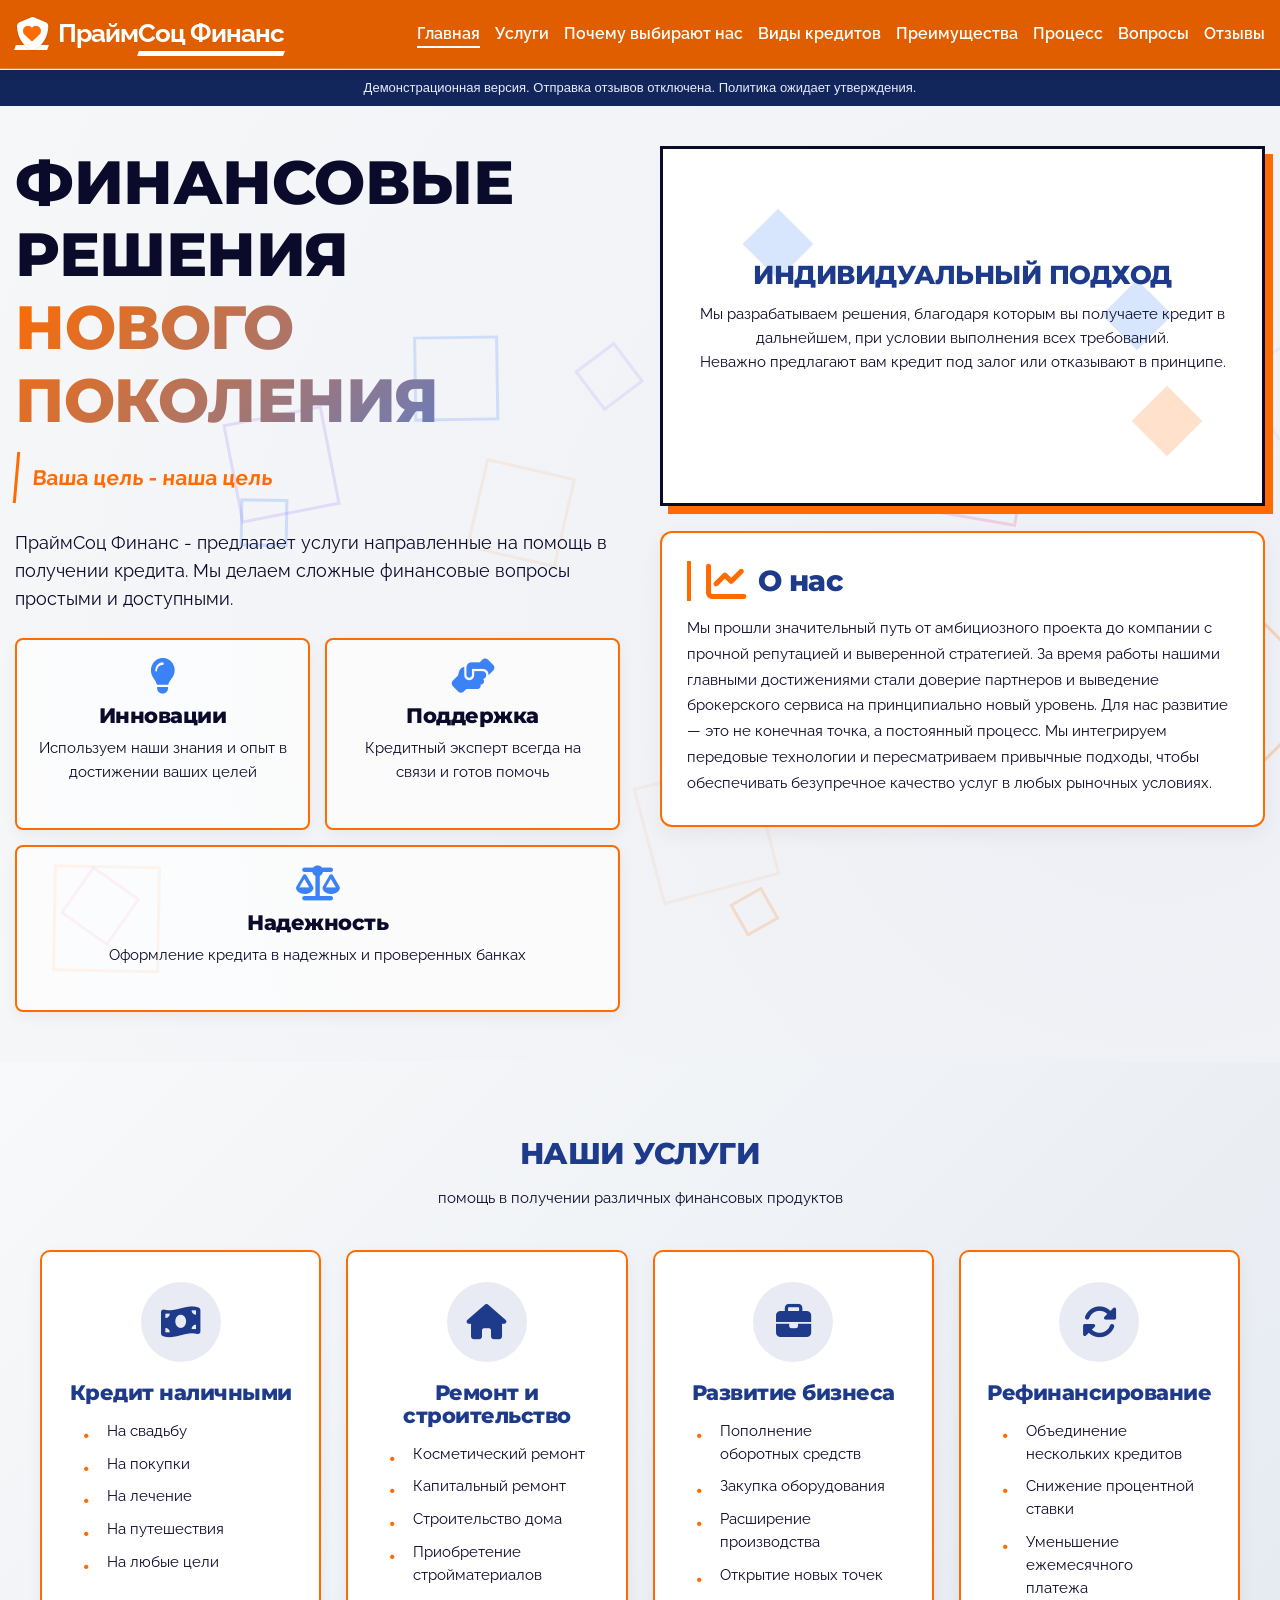
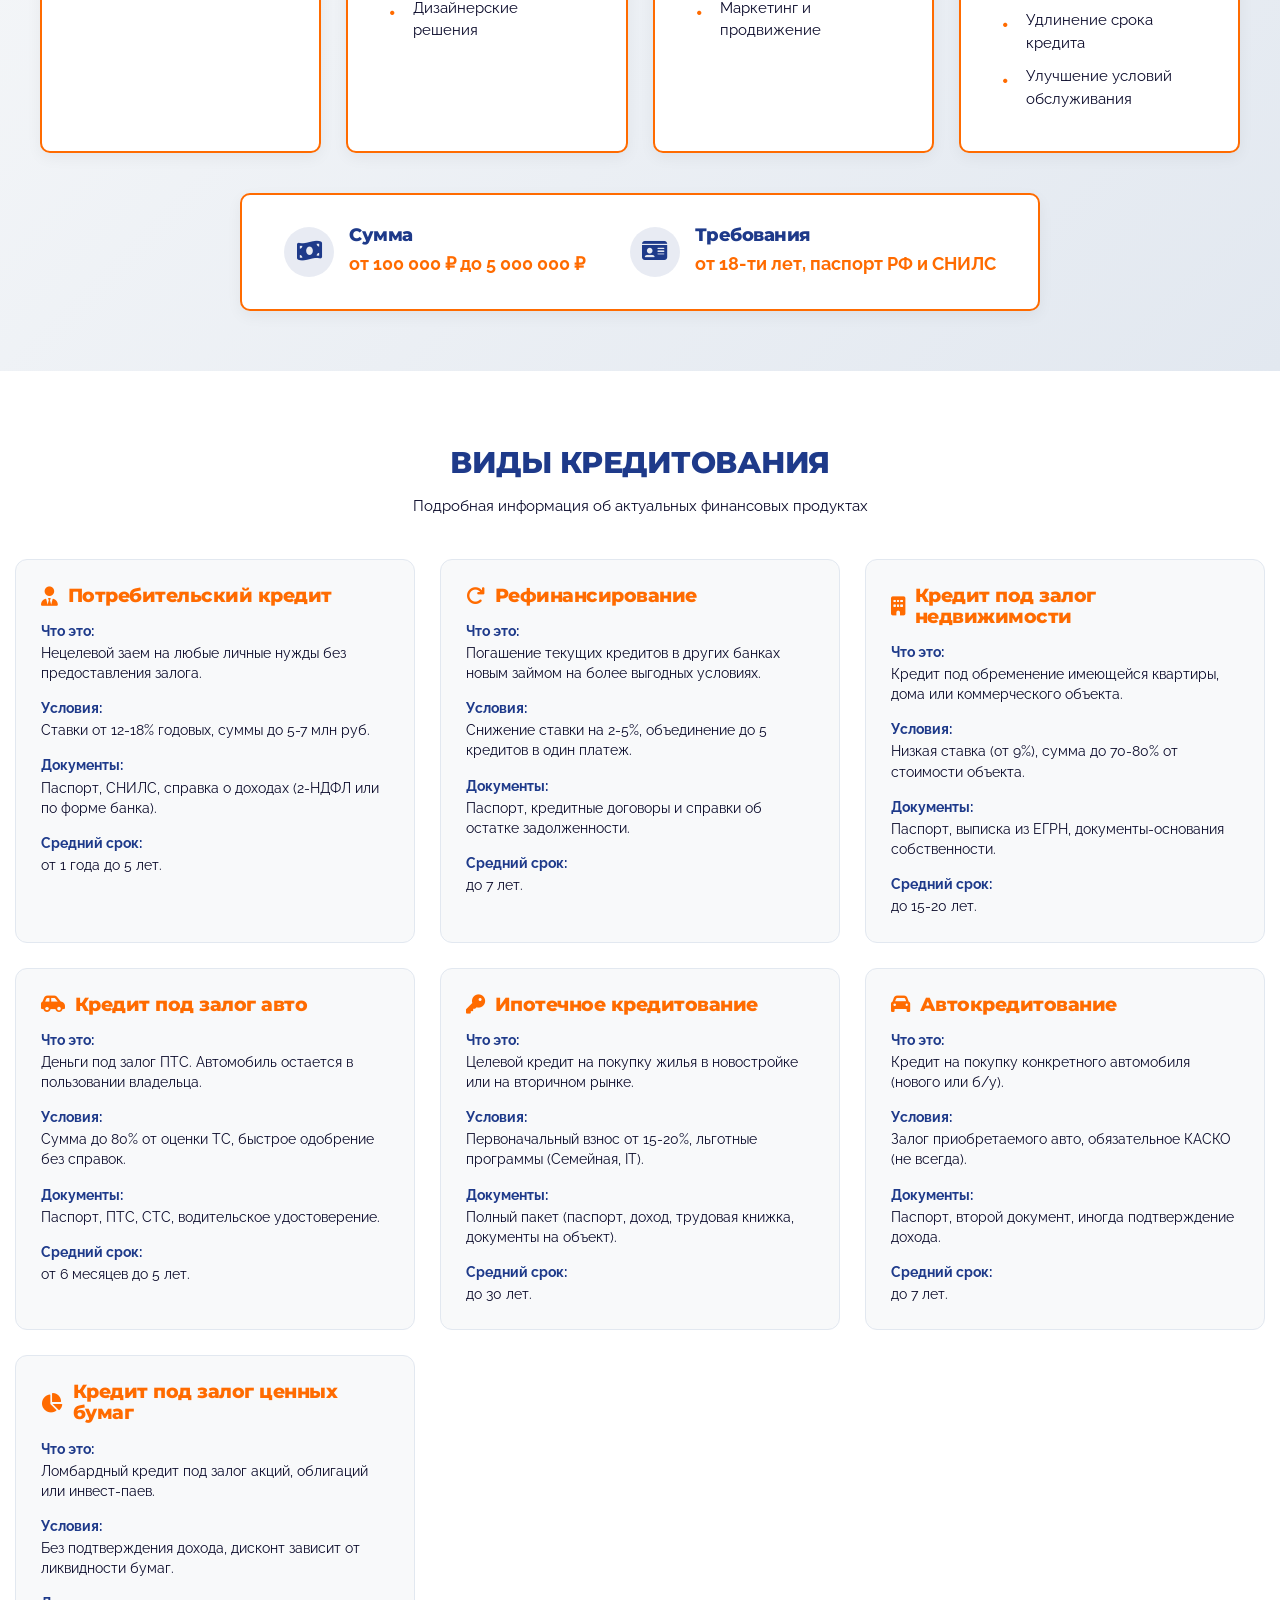
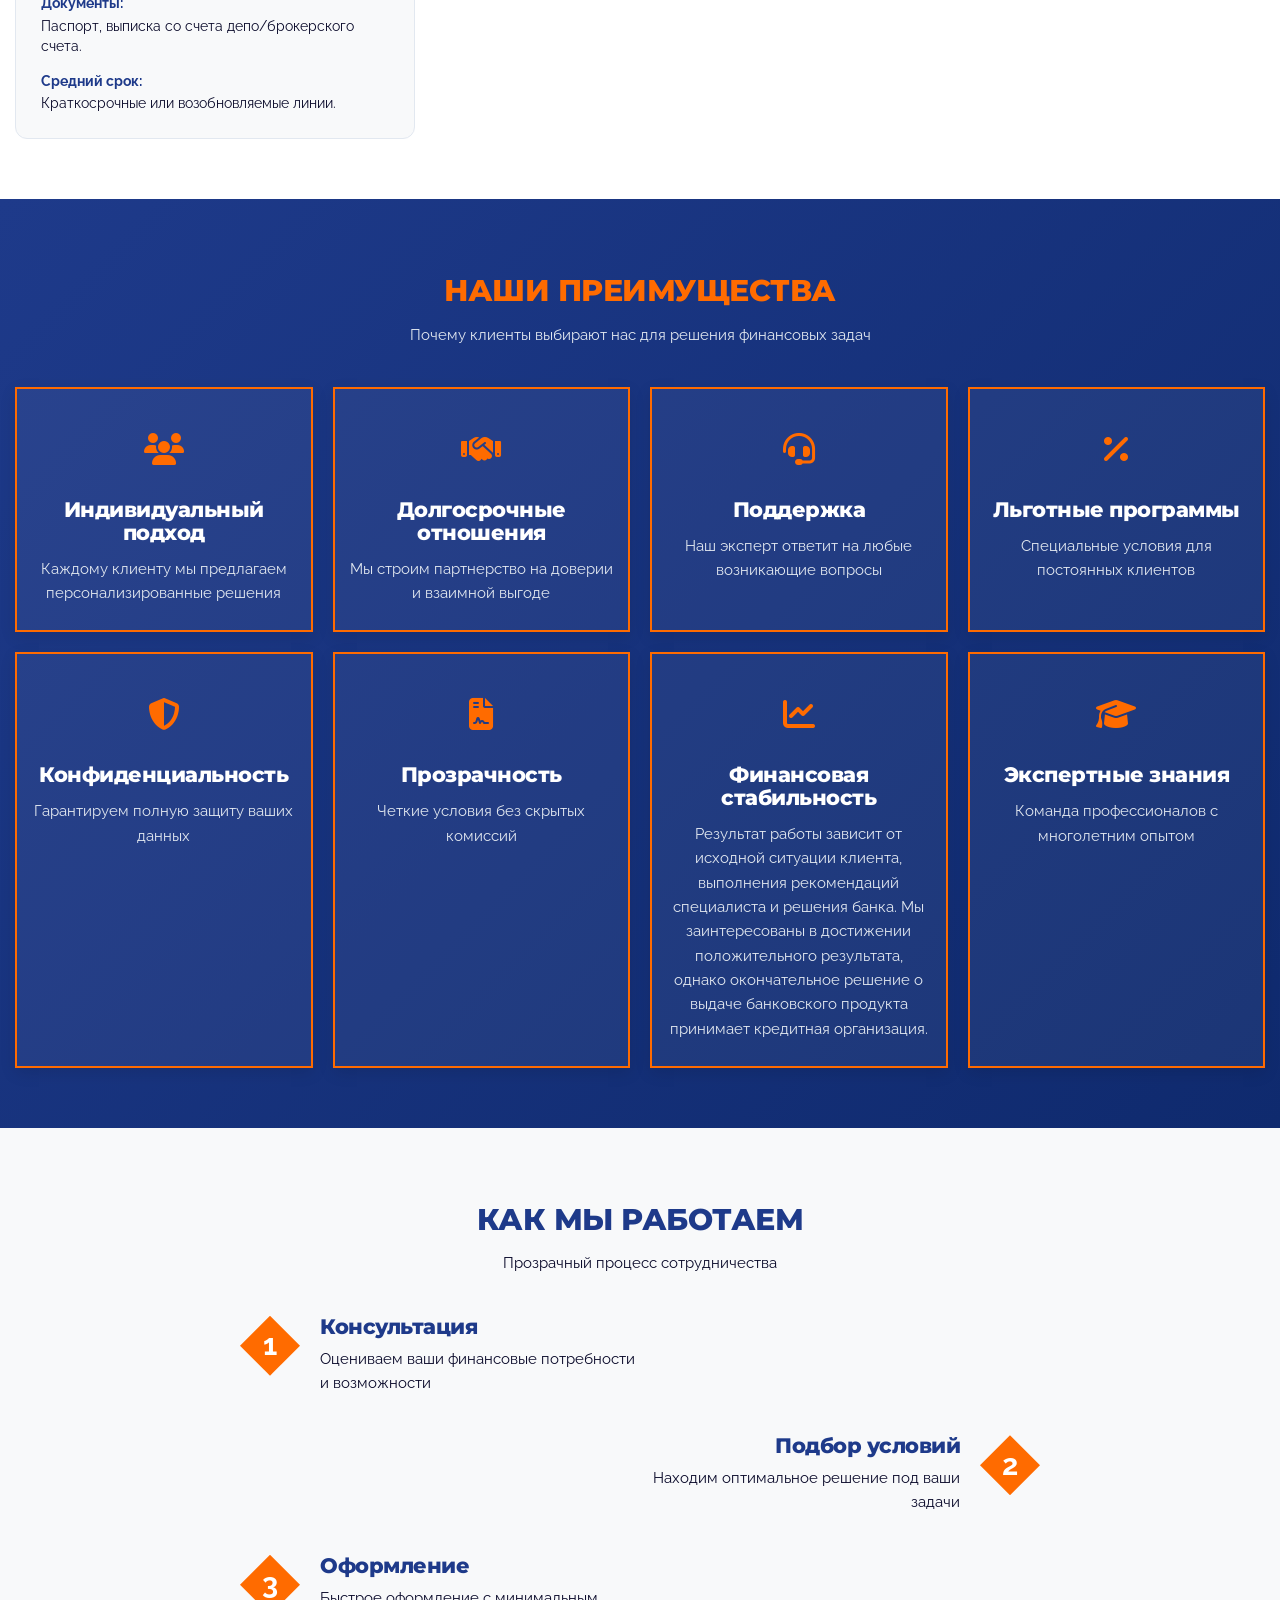
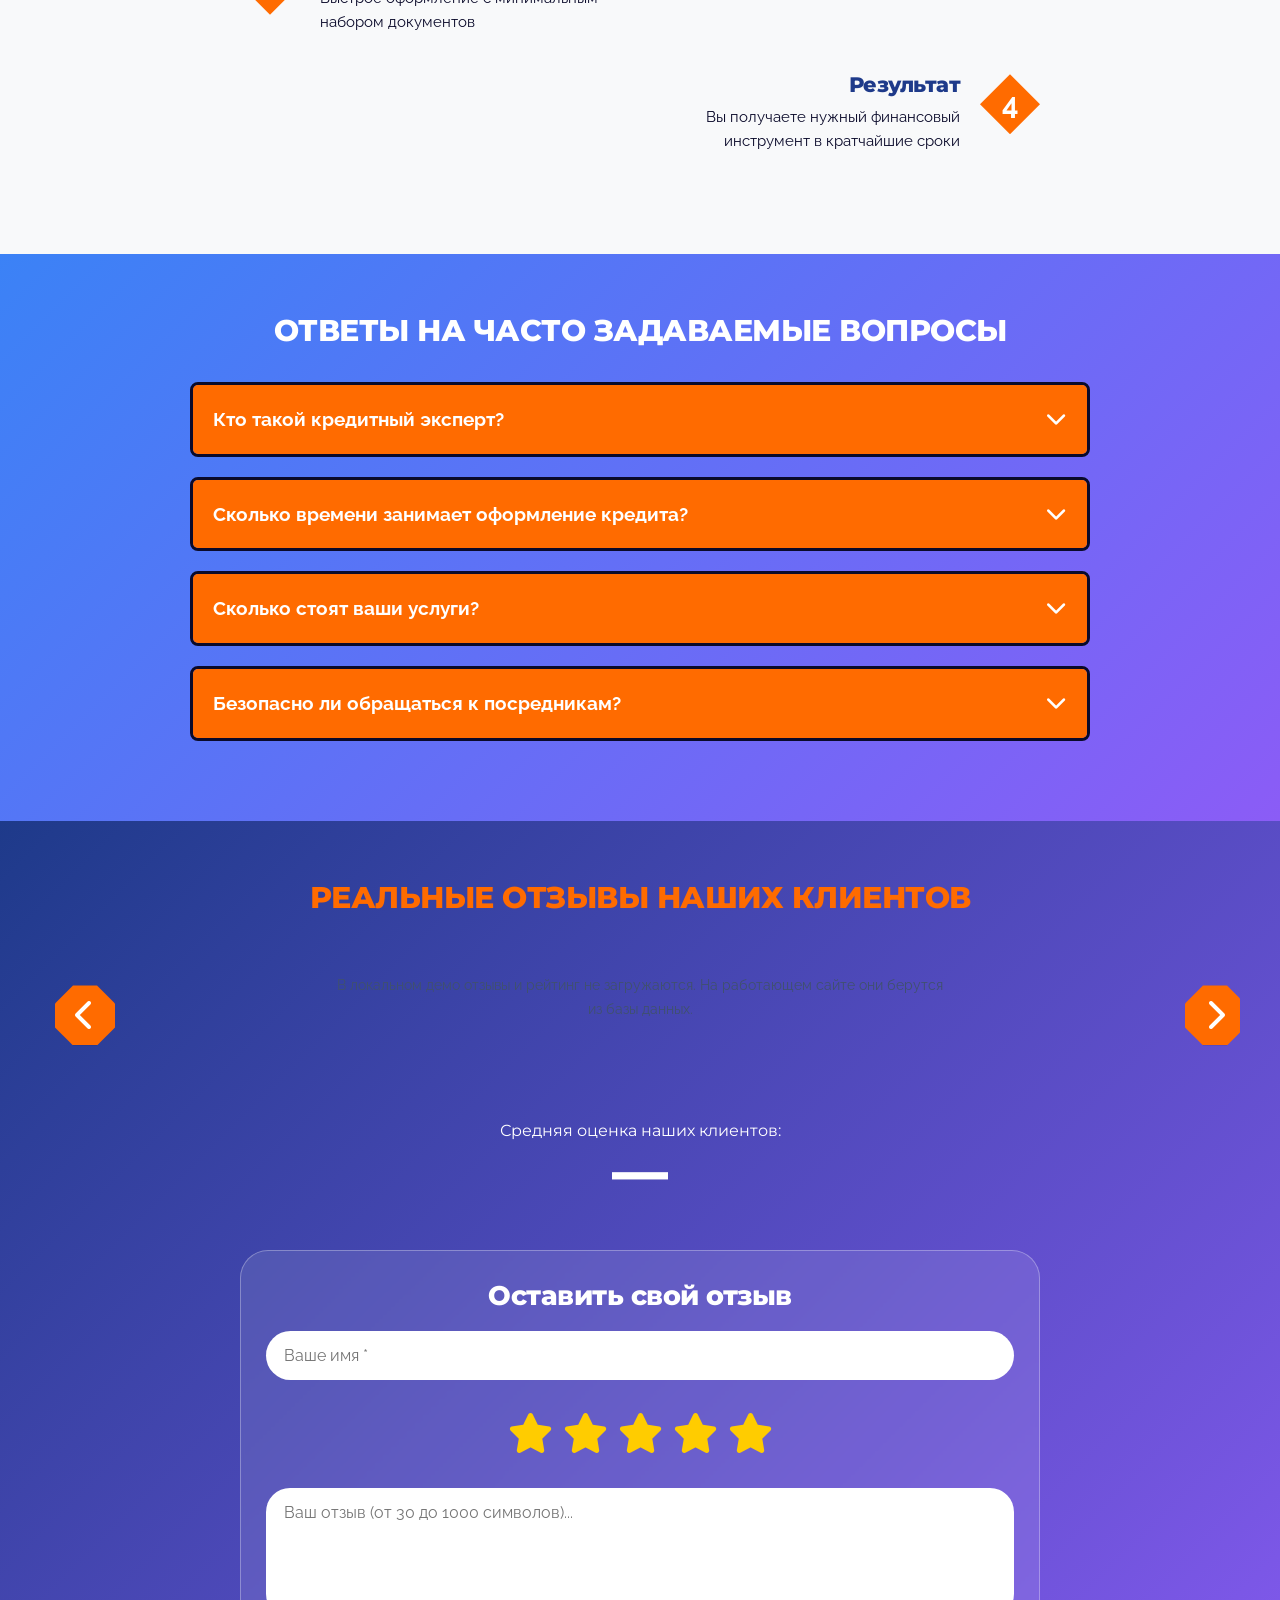
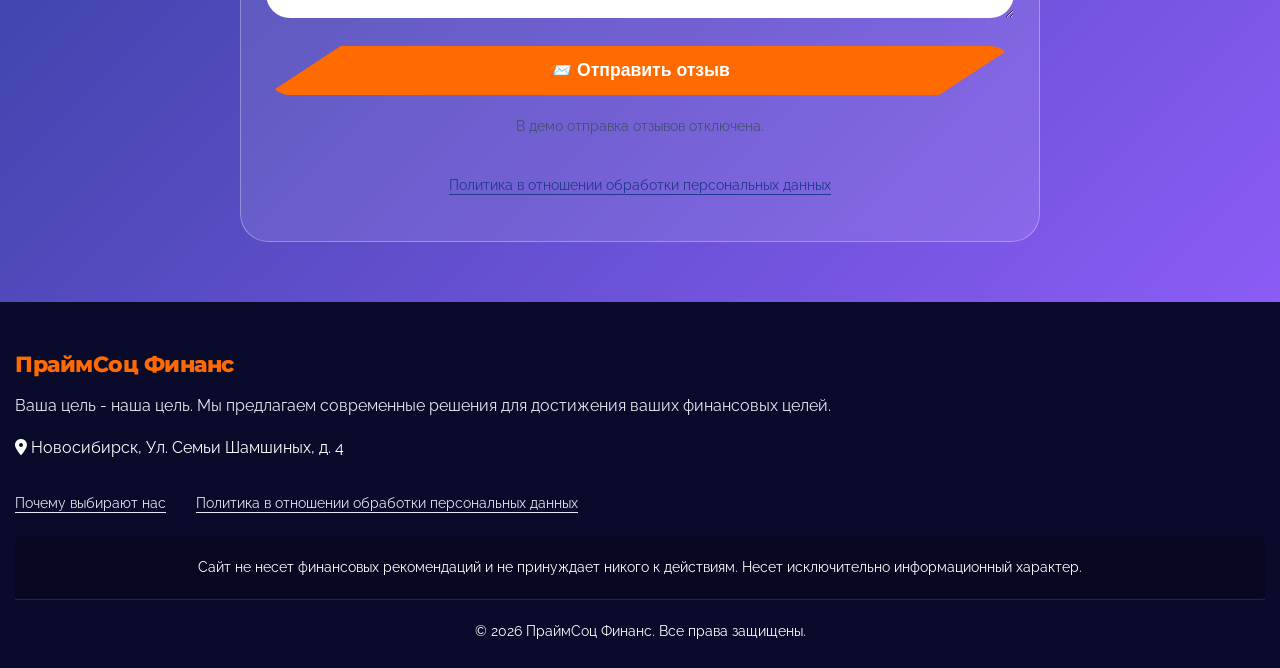
==== index.html @ 58617d85 "Publish safe client preview with layered consultation hero" ====
<!DOCTYPE html>
<html lang="ru">
<head><meta http-equiv="Content-Security-Policy" content="default-src 'self' data:; script-src 'self' 'unsafe-inline'; style-src 'self' 'unsafe-inline'; img-src 'self' data:; font-src 'self'; connect-src 'none'; form-action 'none'; base-uri 'none'; frame-src 'none'; object-src 'none'"><meta name="robots" content="noindex,nofollow">
    <meta charset="UTF-8">
    <meta name="viewport" content="width=device-width, initial-scale=1.0, maximum-scale=1.0, user-scalable=no">
    <title>ПраймСоцФинанс Новосибирск</title>
    
   <link rel="icon" href="favicon.ico" type="image/x-icon">
    <link rel="shortcut icon" href="favicon.ico" type="image/x-icon">
    <link rel="apple-touch-icon" href="favicon.ico">
    
    <meta name="description" content="ПраймСоцФинанс в Новосибирске. Решение финансовых вопросов: кредиты, займы, финансовая помощь. Адрес: Новосибирск, Ул. Семьи Шамшиных, д. 4">
    <link rel="stylesheet" href="assets/demo-vendor/fontawesome.css">
    <link rel="stylesheet" href="assets/fonts/fonts.css">
    <style>
        :root {
            --primary-blue: #1e3a8a;
            --accent-orange: #ff6b00;
            --accent-orange-dark: #e05e00;
            --accent-blue: #3b82f6;
            --accent-purple: #8b5cf6;
            --accent-pink: #ec4899;
            --light-gray: #e2e8f0;
            --light-bg: #f8f9fa;
            --dark-text: #0a0a2a;
            --header-text: white;
            --whatsapp-green: #25d366;
            --h1-size: clamp(1.6rem, 5vw, 3.8rem);
            --h2-size: clamp(1.4rem, 4vw, 1.9rem);
            --h3-size: clamp(1.1rem, 3.5vw, 1.3rem);
            --p-size: clamp(0.9rem, 3vw, 1.1rem);
            --small-size: clamp(0.8rem, 2.5vw, 0.95rem);
        }
        * {
            margin: 0;
            padding: 0;
            box-sizing: border-box;
            -webkit-tap-highlight-color: transparent;
        }
        body {
            font-family: 'Raleway', sans-serif;
            line-height: 1.7;
            color: var(--dark-text);
            background: var(--light-bg);
            overflow-x: hidden;
            background-image: radial-gradient(circle at 90% 10%, rgba(30, 58, 138, 0.05) 0%, transparent 25%),
                              radial-gradient(circle at 10% 90%, rgba(255, 107, 0, 0.05) 0%, transparent 25%);
            padding-top: 70px;
        }
        h1, h2, h3, h4, h5 { font-family: 'Montserrat', sans-serif; font-weight: 800; line-height: 1.1; letter-spacing: -0.5px; }
        .container { width: 100%; max-width: 1400px; margin: 0 auto; padding: 0 15px; }
        .btn {
            display: inline-flex; align-items: center; justify-content: center; padding: 14px 30px;
            text-decoration: none; font-weight: 700; font-size: 1rem; cursor: pointer;
            transition: all 0.3s ease; border: none; position: relative; overflow: hidden;
            clip-path: polygon(10% 0%, 100% 0%, 90% 100%, 0% 100%);
            background: var(--accent-orange); color: white;
        }
        .btn:hover { transform: translateY(-3px); box-shadow: 0 5px 15px rgba(255, 107, 0, 0.4); }
        
        header {
            padding: 12px 0;
            position: fixed;
            top: 0;
            left: 0;
            width: 100%;
            z-index: 1000;
            background: var(--accent-orange-dark);
            border-bottom: 1px solid rgba(255, 255, 255, 0.2);
            box-shadow: 0 2px 10px rgba(0, 0, 0, 0.1);
        }
        .header-container { display: flex; justify-content: space-between; align-items: center; padding: 0 15px; }
        .logo {
            display: flex; align-items: center; font-weight: 900; font-size: clamp(1.3rem, 4.5vw, 1.6rem);
            color: var(--header-text); text-decoration: none; letter-spacing: -1px; position: relative; z-index: 1002;
        }
        .logo span { position: relative; }
        .logo span::before { content: ''; position: absolute; bottom: 0; left: 0; width: 100%; height: 5px; background: white; transform: skewX(-20deg); z-index: -1; }
        .logo-icon { display: inline-flex; align-items: center; justify-content: center; width: 1.3em; height: 1.3em; margin-right: 10px; position: relative; }
        .logo-shield { position: absolute; color: white; font-size: 1.3em; z-index: 1; text-shadow: 0 0 2px rgba(0,0,0,0.2); }
        .logo-heart { position: absolute; color: var(--accent-orange); font-size: 0.7em; z-index: 2; top: 50%; left: 50%; transform: translate(-50%, -50%); }
        
        .nav-container { display: flex; align-items: center; }
        .nav-menu { display: flex; list-style: none; transition: all 0.4s ease; }
        .nav-menu li { margin-left: 15px; }
        .nav-menu a { color: var(--header-text); text-decoration: none; font-weight: 600; font-size: clamp(0.85rem, 3vw, 1rem); transition: all 0.3s; position: relative; padding: 5px 0; }
        .nav-menu a::after { content: ''; position: absolute; bottom: 0; left: 0; width: 0; height: 2px; background: white; transition: width 0.3s ease; }
        .nav-menu a:hover::after, .nav-menu a.active::after { width: 100%; }
        .mobile-menu-btn { display: none; background: none; border: none; font-size: 1.6rem; color: var(--header-text); cursor: pointer; z-index: 1001; padding: 8px; }
        
        .hero {
            padding: 40px 0 50px;
            position: relative;
            min-height: auto;
            display: flex;
            align-items: center;
            overflow: hidden;
        }
        .finance-canvas {
            position: absolute;
            top: 0;
            left: 0;
            width: 100%;
            height: 100%;
            z-index: 0;
            pointer-events: none;
        }
        .finance-shape {
            position: absolute;
            border: 3px solid;
            transform: rotate(45deg);
            opacity: 0.1;
        }
        .hero-content {
            display: flex;
            flex-direction: column;
            gap: 30px;
            position: relative;
            z-index: 2;
        }
        .hero-text {
            position: relative;
            z-index: 3;
            text-align: center;
        }
        .hero h1 {
            font-size: var(--h1-size);
            margin-bottom: 15px;
            line-height: 1.2;
        }
        .hero h1 span {
            display: block;
            background: linear-gradient(135deg, var(--accent-orange), var(--accent-blue));
            -webkit-background-clip: text;
            -webkit-text-fill-color: transparent;
        }
        .hero p {
            font-size: var(--p-size);
            margin-bottom: 25px;
            color: var(--dark-text);
            line-height: 1.6;
            max-width: 800px;
            margin-left: auto;
            margin-right: auto;
        }
        .slogan {
            font-size: clamp(1.1rem, 3.5vw, 1.3rem);
            font-weight: 700;
            color: var(--accent-orange);
            margin-bottom: 25px;
            padding: 8px 15px;
            display: inline-block;
            border-left: 3px solid var(--accent-orange);
            transform: skewX(-5deg);
        }
        .key-points {
            display: flex;
            flex-wrap: wrap;
            justify-content: center;
            gap: 15px;
            max-width: 800px;
            margin: 0 auto;
        }
        .point-item {
            flex: 1;
            min-width: 250px;
            background: rgba(255, 255, 255, 0.7);
            padding: clamp(12px, 3vw, 18px);
            border: 2px solid var(--accent-orange);
            border-radius: 8px;
            text-align: center;
            transition: all 0.3s ease;
            box-shadow: 0 5px 15px rgba(0, 0, 0, 0.05);
        }
        .point-item:hover {
            transform: translateY(-5px);
            background: var(--accent-orange);
            color: white;
            box-shadow: 0 10px 20px rgba(255, 107, 0, 0.3);
        }
        .point-item i {
            font-size: clamp(1.8rem, 5vw, 2.2rem);
            margin-bottom: clamp(8px, 2vw, 12px);
            color: var(--accent-blue);
        }
        .point-item h3 {
            font-size: var(--h3-size);
            margin-bottom: clamp(5px, 1.5vw, 8px);
        }
        .point-item p {
            font-size: var(--small-size);
        }
        .hero-image {
            position: relative;
            margin-top: 25px;
        }
        .hero-image-container {
            position: relative;
            width: 100%;
            height: clamp(220px, 40vh, 380px);
            background: white;
            border: 3px solid var(--dark-text);
            overflow: hidden;
            box-shadow: 8px 8px 0 var(--accent-orange);
            display: flex;
            flex-direction: column;
            justify-content: center;
            align-items: center;
            text-align: center;
            padding: 15px;
        }
        .finance-element {
            position: absolute;
            width: 50px;
            height: 50px;
            background: var(--accent-blue);
            transform: rotate(45deg);
            opacity: 0.2;
            animation: float 8s infinite ease-in-out;
        }
        .hero-image-content {
            position: relative;
            z-index: 2;
        }
        .hero-image-content h2 {
            font-size: clamp(1.4rem, 4vw, 1.6rem);
            margin-bottom: 12px;
            color: var(--primary-blue);
        }
        .hero-image-content p {
            font-size: clamp(0.85rem, 3vw, 0.95rem);
            margin-bottom: 15px;
            color: var(--dark-text);
        }
        
        /* Плашка "О нас" – располагается в правой колонке под блоком "Индивидуальный подход" */
        .about-card {
            background: white;
            border: 2px solid var(--accent-orange);
            border-radius: 12px;
            padding: clamp(20px, 3vw, 28px) clamp(18px, 2.5vw, 25px);
            margin-top: 25px;
            box-shadow: 0 8px 20px rgba(0,0,0,0.05);
            transition: all 0.3s ease;
            text-align: left;
        }
        .about-card:hover {
            transform: translateY(-5px);
            box-shadow: 0 12px 25px rgba(255, 107, 0, 0.15);
        }
        .about-card h3 {
            font-size: clamp(1.3rem, 4vw, 1.8rem);
            color: var(--primary-blue);
            margin-bottom: 15px;
            display: flex;
            align-items: center;
            gap: 12px;
            border-left: 4px solid var(--accent-orange);
            padding-left: 15px;
        }
        .about-card h3 i {
            color: var(--accent-orange);
            font-size: 1.4em;
        }
        .about-card p {
            font-size: var(--small-size);
            line-height: 1.7;
            color: var(--dark-text);
            margin: 0;
        }
        
        .services {
            padding: clamp(40px, 6vw, 60px) 0;
            background: linear-gradient(135deg, #f8f9fa, #e2e8f0);
            position: relative;
        }
        .services .section-title h2 { color: var(--primary-blue); }
        .services-grid {
            display: grid;
            grid-template-columns: repeat(auto-fit, minmax(min(280px, 100%), 1fr));
            gap: clamp(15px, 3vw, 25px);
            max-width: 1200px;
            margin: 0 auto;
        }
        .service-card {
            background: white;
            border-radius: 10px;
            padding: clamp(20px, 3vw, 30px) clamp(15px, 2.5vw, 25px);
            text-align: center;
            transition: all 0.3s ease;
            box-shadow: 0 5px 15px rgba(0, 0, 0, 0.05);
            border: 2px solid var(--accent-orange);
        }
        .service-card:hover {
            transform: translateY(-10px);
            box-shadow: 0 10px 25px rgba(255, 107, 0, 0.2);
        }
        .service-icon {
            width: clamp(60px, 12vw, 80px);
            height: clamp(60px, 12vw, 80px);
            margin: 0 auto clamp(15px, 3vw, 20px);
            display: flex;
            align-items: center;
            justify-content: center;
            background: rgba(30, 58, 138, 0.1);
            border-radius: 50%;
            color: var(--primary-blue);
            font-size: clamp(1.8rem, 5vw, 2.2rem);
        }
        .service-card h3 {
            font-size: var(--h3-size);
            margin-bottom: clamp(10px, 2.5vw, 15px);
            color: var(--primary-blue);
        }
        .service-card ul {
            list-style-type: none;
            text-align: left;
            padding: 0 clamp(8px, 2vw, 15px);
            margin-top: clamp(10px, 2.5vw, 15px);
        }
        .service-card ul li {
            margin-bottom: clamp(8px, 1.8vw, 10px);
            padding-left: clamp(18px, 4vw, 25px);
            position: relative;
            font-size: var(--small-size);
            line-height: 1.5;
        }
        .service-card ul li:before {
            content: "•";
            color: var(--accent-orange);
            font-size: clamp(1.2rem, 3vw, 1.5rem);
            position: absolute;
            left: 0;
            top: -2px;
        }
        .requirements {
            background: white;
            border-radius: 10px;
            padding: clamp(20px, 3vw, 30px);
            margin: clamp(20px, 4vw, 40px) auto 0;
            max-width: 800px;
            box-shadow: 0 5px 15px rgba(0, 0, 0, 0.05);
            border: 2px solid var(--accent-orange);
            display: flex;
            flex-wrap: wrap;
            justify-content: space-around;
            gap: clamp(10px, 2.5vw, 20px);
        }
        .requirement-item {
            display: flex;
            align-items: center;
            gap: clamp(8px, 2vw, 15px);
        }
        .req-icon {
            width: clamp(40px, 10vw, 50px);
            height: clamp(40px, 10vw, 50px);
            background: rgba(30, 58, 138, 0.1);
            border-radius: 50%;
            display: flex;
            align-items: center;
            justify-content: center;
            color: var(--primary-blue);
            font-size: clamp(1.1rem, 3vw, 1.4rem);
            flex-shrink: 0;
        }
        .req-content h4 {
            font-size: clamp(0.95rem, 2.8vw, 1.1rem);
            color: var(--primary-blue);
            margin-bottom: 5px;
        }
        .req-content p {
            font-size: clamp(0.95rem, 3vw, 1.1rem);
            font-weight: 700;
            color: var(--accent-orange);
        }

        /* --- БЛОК ВИДЫ КРЕДИТОВ --- */
        .loan-types {
            padding: clamp(40px, 6vw, 60px) 0;
            background: white;
        }
        .loan-types .section-title h2 { color: var(--primary-blue); }
        .loan-grid {
            display: grid;
            grid-template-columns: repeat(auto-fit, minmax(320px, 1fr));
            gap: 25px;
            margin-top: 30px;
        }
        .loan-card {
            background: var(--light-bg);
            border: 1px solid var(--light-gray);
            border-radius: 12px;
            padding: 25px;
            transition: 0.3s;
            display: flex;
            flex-direction: column;
            gap: 15px;
        }
        .loan-card:hover { border-color: var(--accent-orange); box-shadow: 0 5px 15px rgba(0,0,0,0.05); }
        .loan-card h3 { color: var(--accent-orange); font-size: 1.2rem; display: flex; align-items: center; gap: 10px; }
        .loan-info-row { font-size: 0.9rem; line-height: 1.4; }
        .loan-info-row b { color: var(--primary-blue); display: block; margin-bottom: 2px; }

        .advantages {
            padding: clamp(40px, 6vw, 60px) 0;
            position: relative;
            background: linear-gradient(135deg, var(--primary-blue), #0f2a6e);
            color: white;
        }
        .section-title {
            text-align: center;
            margin-bottom: clamp(30px, 5vw, 40px);
            position: relative;
            padding-top: 15px;
        }
        .section-title h2 {
            font-size: var(--h2-size);
            margin-bottom: clamp(8px, 1.5vw, 12px);
            color: var(--accent-orange);
        }
        .section-title p {
            font-size: var(--small-size);
            color: var(--light-gray);
            max-width: 700px;
            margin: clamp(10px, 2.5vw, 15px) auto 0;
            line-height: 1.6;
            padding: 0 10px;
        }
        .advantages-grid {
            display: grid;
            grid-template-columns: repeat(auto-fill, minmax(min(280px, 100%), 1fr));
            gap: clamp(15px, 3vw, 20px);
            position: relative;
            z-index: 2;
        }
        .advantage-card {
            background: rgba(255, 255, 255, 0.05);
            border-radius: 0;
            padding: clamp(20px, 3vw, 25px) clamp(12px, 2.5vw, 15px);
            text-align: center;
            position: relative;
            overflow: hidden;
            z-index: 1;
            border: 2px solid var(--accent-orange);
            transition: all 0.3s ease;
            box-shadow: 0 5px 15px rgba(0, 0, 0, 0.1);
        }
        .advantage-card:hover {
            transform: scale(1.02);
            background: rgba(255, 255, 255, 0.1);
            box-shadow: 0 10px 20px rgba(255, 107, 0, 0.2);
        }
        .advantage-icon {
            width: clamp(55px, 12vw, 70px);
            height: clamp(55px, 12vw, 70px);
            margin: 0 auto clamp(12px, 2.5vw, 15px);
            display: flex;
            align-items: center;
            justify-content: center;
            color: var(--accent-orange);
            font-size: clamp(1.6rem, 4vw, 2rem);
            position: relative;
        }
        .advantage-card h3 {
            font-size: var(--h3-size);
            margin-bottom: clamp(8px, 1.5vw, 12px);
            color: white;
        }
        .advantage-card p {
            color: var(--light-gray);
            font-size: var(--small-size);
            line-height: 1.6;
        }

        .process {
            padding: clamp(40px, 6vw, 60px) 0;
            position: relative;
            overflow: hidden;
            background: var(--light-bg);
        }
        .process .section-title h2 { color: var(--primary-blue); }
        .process-timeline {
            display: flex;
            flex-direction: column;
            position: relative;
            max-width: 800px;
            margin: 0 auto;
        }
        .process-step {
            position: relative;
            width: 100%;
            margin-bottom: clamp(25px, 4vw, 40px);
            padding-left: clamp(50px, 8vw, 80px);
        }
        .step-number {
            position: absolute;
            left: 0;
            top: 0;
            width: clamp(40px, 8vw, 60px);
            height: clamp(40px, 8vw, 60px);
            background: var(--accent-orange);
            color: white;
            display: flex;
            align-items: center;
            justify-content: center;
            font-size: clamp(1.2rem, 3vw, 1.8rem);
            font-weight: 800;
            clip-path: polygon(50% 0%, 100% 50%, 50% 100%, 0% 50%);
        }
        .process-step h3 {
            font-size: var(--h3-size);
            margin-bottom: clamp(5px, 1.5vw, 8px);
            color: var(--primary-blue);
        }
        .process-step p {
            color: var(--dark-text);
            font-size: var(--small-size);
            line-height: 1.6;
        }
        
        .faq {
            padding: clamp(40px, 6vw, 60px) 0;
            background: linear-gradient(135deg, var(--accent-blue), var(--accent-purple));
            position: relative;
        }
        .faq-title {
            text-align: center;
            font-size: var(--h2-size);
            color: white;
            margin-bottom: clamp(25px, 4vw, 35px);
        }
        .faq-container {
            max-width: 900px;
            margin: 0 auto;
        }
        .faq-item {
            background: rgba(255, 255, 255, 0.9);
            border: 3px solid var(--dark-text);
            margin-bottom: clamp(15px, 3vw, 20px);
            border-radius: 8px;
            overflow: hidden;
            transition: all 0.3s ease;
        }
        .faq-item:hover {
            transform: translateY(-5px);
            box-shadow: 0 10px 25px rgba(139, 92, 246, 0.3);
        }
        .faq-question {
            padding: clamp(14px, 3vw, 18px) clamp(15px, 3vw, 20px);
            background: var(--accent-orange);
            color: white;
            font-size: clamp(1rem, 3.5vw, 1.2rem);
            font-weight: 700;
            cursor: pointer;
            display: flex;
            justify-content: space-between;
            align-items: center;
        }
        .faq-answer {
            padding: clamp(15px, 3vw, 20px);
            color: var(--dark-text);
            line-height: 1.7;
            display: none;
            font-size: var(--small-size);
        }
        .faq-answer.active {
            display: block;
            animation: fadeIn 0.5s ease;
        }
        @keyframes fadeIn {
            from { opacity: 0; transform: translateY(-10px); }
            to { opacity: 1; transform: translateY(0); }
        }
        .faq-icon {
            font-size: clamp(1.1rem, 3vw, 1.3rem);
            transition: transform 0.3s ease;
            color: white;
        }
        .faq-item.active .faq-icon { transform: rotate(180deg); }
        .highlight {
            background: var(--accent-orange);
            color: white;
            padding: 2px 4px;
            border-radius: 3px;
            font-weight: bold;
        }
        
        .testimonials {
            padding: clamp(40px, 6vw, 60px) 0;
            background: linear-gradient(135deg, var(--primary-blue), var(--accent-purple));
            position: relative;
        }
        .testimonials-title {
            text-align: center;
            font-size: var(--h2-size);
            color: var(--accent-orange);
            margin-bottom: clamp(30px, 5vw, 40px);
        }
        .carousel-container {
            position: relative;
            max-width: 1200px;
            margin: 0 auto;
            overflow: hidden;
            padding: 0 10px;
        }
        .carousel {
            display: flex;
            transition: transform 0.5s ease;
        }
        .testimonial {
            min-width: 100%;
            padding: 15px;
            box-sizing: border-box;
        }
        .testimonial-content {
            background: rgba(255, 255, 255, 0.95);
            border: 3px solid var(--dark-text);
            padding: clamp(20px, 3vw, 30px) clamp(15px, 3vw, 25px);
            box-shadow: 8px 8px 0 var(--accent-orange);
            border-radius: 5px;
            margin: 0 clamp(15px, 3vw, 20px);
            word-break: break-word;
            overflow-wrap: break-word;
        }
        .testimonial-text {
            font-size: clamp(0.95rem, 3vw, 1.05rem);
            line-height: 1.65;
            margin-bottom: clamp(15px, 3vw, 20px);
            color: var(--dark-text);
            padding: 0 clamp(10px, 3vw, 15px);
            white-space: pre-wrap;
            position: relative;
        }
        .testimonial-text::before {
            content: '"';
            position: absolute;
            top: -15px;
            left: 0;
            font-size: clamp(3rem, 8vw, 4rem);
            color: var(--accent-blue);
            opacity: 0.2;
            font-family: serif;
            line-height: 1;
        }
        .testimonial-rating {
            color: #ffcc00;
            margin-bottom: 10px;
            font-size: 1.1rem;
        }
        .testimonial-author {
            display: flex;
            align-items: center;
            gap: clamp(10px, 2.5vw, 15px);
            margin-top: clamp(15px, 3vw, 20px);
            padding-top: clamp(12px, 2.5vw, 15px);
            border-top: 1px solid rgba(0, 0, 0, 0.1);
        }
        .author-info h4 {
            font-size: clamp(0.95rem, 3vw, 1.15rem);
            color: var(--primary-blue);
        }
        .carousel-nav {
            position: absolute;
            top: 50%;
            transform: translateY(-50%);
            width: 100%;
            display: flex;
            justify-content: space-between;
            padding: 0 5px;
            z-index: 20;
            pointer-events: none;
        }
        .carousel-btn {
            width: clamp(40px, 10vw, 60px);
            height: clamp(40px, 10vw, 60px);
            background: var(--accent-orange);
            color: white;
            display: flex;
            align-items: center;
            justify-content: center;
            font-size: clamp(1.5rem, 4vw, 2rem);
            cursor: pointer;
            clip-path: polygon(30% 0%, 70% 0%, 100% 30%, 100% 70%, 70% 100%, 30% 100%, 0% 70%, 0% 30%);
            box-shadow: 0 4px 10px rgba(0,0,0,0.2);
            pointer-events: auto;
            transition: 0.2s;
        }
        .carousel-btn:hover { background: var(--accent-blue); transform: scale(1.05); }
        
        .carousel-dots-container {
            max-width: 150px;
            margin: 25px auto 0;
            overflow: hidden;
            position: relative;
        }
        .carousel-dots {
            display: flex;
            justify-content: flex-start;
            gap: 10px;
            transition: transform 0.3s ease;
            width: max-content;
            padding: 5px 0;
        }
        .dot {
            width: clamp(8px, 2.5vw, 12px);
            height: clamp(8px, 2.5vw, 12px);
            background: rgba(255,255,255,0.3);
            cursor: pointer;
            clip-path: polygon(50% 0%, 100% 50%, 50% 100%, 0% 50%);
            flex-shrink: 0;
        }
        .dot.active { background: var(--accent-orange); transform: scale(1.2); }

        .avg-rating-block {
            text-align: center;
            margin: 40px auto;
            color: white;
            font-family: 'Montserrat', sans-serif;
        }
        .avg-value {
            font-size: clamp(2.5rem, 8vw, 3.5rem);
            font-weight: 900;
            line-height: 1;
        }
        .avg-stars {
            color: #ffcc00;
            font-size: clamp(1.5rem, 5vw, 2rem);
            margin-top: 10px;
        }
        
        .review-form-wrapper {
            max-width: 800px;
            margin: 50px auto 0;
            background: rgba(255,255,255,0.1);
            backdrop-filter: blur(2px);
            border-radius: 28px;
            padding: 30px 25px;
            border: 1px solid rgba(255,255,255,0.3);
        }
        .star-rating-input {
            font-size: 2.5rem;
            color: #ccc;
            cursor: pointer;
            text-align: center;
            margin-bottom: 20px;
        }
        .star-rating-input i.active {
            color: #ffcc00;
        }
        .review-form-wrapper h3 {
            font-size: 1.7rem;
            color: white;
            text-align: center;
            margin-bottom: 20px;
        }
        .review-form-wrapper input,
        .review-form-wrapper textarea {
            width: 100%;
            padding: 15px 18px;
            margin-bottom: 20px;
            border: none;
            border-radius: 40px;
            font-size: 1rem;
            font-family: 'Raleway', sans-serif;
            background: white;
        }
        .review-form-wrapper textarea {
            border-radius: 24px;
            resize: vertical;
            min-height: 130px;
        }
        .review-form-wrapper button {
            background: var(--accent-orange);
            color: white;
            border: none;
            padding: 14px;
            border-radius: 60px;
            font-weight: bold;
            font-size: 1.1rem;
            cursor: pointer;
            width: 100%;
        }
        .form-message {
            text-align: center;
            color: #e0ffc3;
            margin-top: 15px;
        }
        
        footer {
            background: var(--dark-text);
            color: white;
            padding: clamp(30px, 5vw, 50px) 0 25px;
        }
        .footer-content {
            display: grid;
            grid-template-columns: 1fr;
            gap: 20px;
            margin-bottom: 30px;
        }
        .footer-column h3 {
            font-size: clamp(1.2rem, 4vw, 1.4rem);
            margin-bottom: 15px;
            color: var(--accent-orange);
        }
        .disclaimer {
            text-align: center;
            padding: 20px;
            background: rgba(0,0,0,0.2);
            font-size: 0.85rem;
            margin-top: 20px;
            border-radius: 5px;
        }
        .footer-bottom {
            text-align: center;
            padding-top: 20px;
            border-top: 1px solid rgba(255,255,255,0.1);
            font-size: 0.85rem;
        }
        
        .whatsapp-btn {
            position: fixed;
            bottom: 30px;
            right: 30px;
            width: 65px;
            height: 65px;
            background-color: var(--whatsapp-green);
            border-radius: 50%;
            display: flex;
            align-items: center;
            justify-content: center;
            color: white;
            font-size: 2rem;
            box-shadow: 0 5px 15px rgba(0,0,0,0.2);
            z-index: 999;
            animation: pulse 2s infinite;
        }
        .whatsapp-btn:hover { transform: scale(1.1); }
        .whatsapp-waves {
            position: fixed;
            bottom: 30px;
            right: 30px;
            width: 65px;
            height: 65px;
            border-radius: 50%;
            z-index: 998;
        }
        .wave {
            position: absolute;
            top: 0;
            left: 0;
            width: 100%;
            height: 100%;
            border-radius: 50%;
            border: 2px solid var(--whatsapp-green);
            animation: ripple 3s infinite;
            opacity: 0;
        }
        @keyframes pulse {
            0% { box-shadow: 0 0 0 0 rgba(37,211,102,0.7); }
            70% { box-shadow: 0 0 0 15px rgba(37,211,102,0); }
            100% { box-shadow: 0 0 0 0 rgba(37,211,102,0); }
        }
        @keyframes ripple {
            0% { transform: scale(1); opacity: 0.7; }
            100% { transform: scale(2.5); opacity: 0; }
        }
        @keyframes float {
            0% { transform: translateY(0px) rotate(0deg); }
            50% { transform: translateY(-10px) rotate(5deg); }
            100% { transform: translateY(0px) rotate(0deg); }
        }
        
        @media (max-width: 767px) {
            body { padding-top: 60px; }
            .mobile-menu-btn { display: block; }
            .nav-menu {
                position: fixed;
                top: 0;
                right: -100%;
                width: 280px;
                height: 100vh;
                background: var(--accent-orange-dark);
                flex-direction: column;
                padding: 90px 25px 25px;
                z-index: 1000;
                transition: right 0.3s;
            }
            .nav-menu.active { right: 0; }
            .nav-menu li { margin: 0 0 18px 0; }
            .hero-content { flex-direction: column; }
            .advantages-grid { grid-template-columns: 1fr; }
            .carousel-nav { top: 40%; }
        }
        @media (min-width: 768px) {
            .hero-content { flex-direction: row; gap: 40px; }
            .hero-text { flex: 1; text-align: left; }
            .hero-image { flex: 1; margin-top: 0; }
            .advantages-grid { grid-template-columns: repeat(2, 1fr); }
        }
        @media (min-width: 992px) {
            .advantages-grid { grid-template-columns: repeat(4, 1fr); }
            .process-step { width: 50%; }
            .process-step:nth-child(odd) { align-self: flex-start; }
            .process-step:nth-child(even) { align-self: flex-end; padding-left: 0; padding-right: 80px; text-align: right; }
            .process-step:nth-child(even) .step-number { left: auto; right: 0; }
        }
        @supports(padding: max(0px)) {
            body { padding-left: env(safe-area-inset-left); padding-right: env(safe-area-inset-right); }
            header, .footer-bottom { padding-left: env(safe-area-inset-left); padding-right: env(safe-area-inset-right); }
            .header-container, .container { padding-left: max(15px, env(safe-area-inset-left)); padding-right: max(15px, env(safe-area-inset-right)); }
        }
    </style>
    <link rel="stylesheet" href="assets/main-additions.css">
<link rel="stylesheet" href="assets/demo.css"></head>
<body><aside class="demo-banner" aria-label="Режим просмотра">Демонстрационная версия. Отправка отзывов отключена. Политика ожидает утверждения.</aside>
    <header>
        <div class="container header-container">
            <a href="#" class="logo">
                <span class="logo-icon"><i class="fas fa-shield logo-shield"></i><i class="fas fa-heart logo-heart"></i></span>
                Прайм<span>Соц Финанс</span>
            </a>
            <div class="nav-container">
                <ul class="nav-menu" id="navMenu">
                    <li><a href="#" class="active">Главная</a></li>
                    <li><a href="#services">Услуги</a></li>
                    <li><a href="consultation.html">Почему выбирают нас</a></li>
                    <li><a href="#loan-types">Виды кредитов</a></li>
                    <li><a href="#advantages">Преимущества</a></li>
                    <li><a href="#process">Процесс</a></li>
                    <li><a href="#faq">Вопросы</a></li>
                    <li><a href="#testimonials">Отзывы</a></li>
                </ul>
                <button class="mobile-menu-btn" id="mobileMenuBtn" aria-label="Открыть меню"><i class="fas fa-bars"></i></button>
            </div>
        </div>
    </header>

    <section class="hero" id="home">
        <div class="finance-canvas" id="financeCanvas"></div>
        <div class="container hero-content">
            <div class="hero-text">
                <h1>ФИНАНСОВЫЕ РЕШЕНИЯ <span>НОВОГО ПОКОЛЕНИЯ</span></h1>
                <div class="slogan">Ваша цель - наша цель</div>
                <p>ПраймСоц Финанс - предлагает услуги направленные на помощь в получении кредита. Мы делаем сложные финансовые вопросы простыми и доступными.</p>
                <div class="key-points">
                    <div class="point-item"><i class="fas fa-lightbulb"></i><h3>Инновации</h3><p>Используем наши знания и опыт в достижении ваших целей</p></div>
                    <div class="point-item"><i class="fas fa-hands-helping"></i><h3>Поддержка</h3><p>Кредитный эксперт всегда на связи и готов помочь</p></div>
                    <div class="point-item"><i class="fas fa-balance-scale"></i><h3>Надежность</h3><p>Оформление кредита в надежных и проверенных банках</p></div>
                </div>
            </div>
            <div class="hero-image">
                <div class="hero-image-container">
                    <div class="finance-element" style="top:20%; left:15%"></div>
                    <div class="finance-element" style="top:70%; left:80%; background:var(--accent-orange)"></div>
                    <div class="finance-element" style="top:40%; left:75%; background:var(--accent-blue)"></div>
                    <div class="hero-image-content">
                        <h2>ИНДИВИДУАЛЬНЫЙ ПОДХОД</h2>
                        <p>Мы разрабатываем решения, благодаря которым вы получаете кредит в дальнейшем, при условии выполнения всех требований.<br>Неважно предлагают вам кредит под залог или отказывают в принципе.</p>
                    </div>
                </div>
                <!-- Плашка "О нас" – под блоком "Индивидуальный подход" и справа от трёх прямоугольников -->
                <div class="about-card">
                    <h3><i class="fas fa-chart-line"></i> О нас</h3>
                    <p>Мы прошли значительный путь от амбициозного проекта до компании с прочной репутацией и выверенной стратегией. За время работы нашими главными достижениями стали доверие партнеров и выведение брокерского сервиса на принципиально новый уровень. Для нас развитие — это не конечная точка, а постоянный процесс. Мы интегрируем передовые технологии и пересматриваем привычные подходы, чтобы обеспечивать безупречное качество услуг в любых рыночных условиях.</p>
                </div>
            </div>
        </div>
    </section>

    <section class="services" id="services">
        <div class="container">
            <div class="section-title"><h2>НАШИ УСЛУГИ</h2><p style="color:var(--dark-text)">помощь в получении различных финансовых продуктов</p></div>
            <div class="services-grid">
                <div class="service-card"><div class="service-icon"><i class="fas fa-money-bill-wave"></i></div><h3>Кредит наличными</h3><ul><li>На свадьбу</li><li>На покупки</li><li>На лечение</li><li>На путешествия</li><li>На любые цели</li></ul></div>
                <div class="service-card"><div class="service-icon"><i class="fas fa-home"></i></div><h3>Ремонт и строительство</h3><ul><li>Косметический ремонт</li><li>Капитальный ремонт</li><li>Строительство дома</li><li>Приобретение стройматериалов</li><li>Дизайнерские решения</li></ul></div>
                <div class="service-card"><div class="service-icon"><i class="fas fa-briefcase"></i></div><h3>Развитие бизнеса</h3><ul><li>Пополнение оборотных средств</li><li>Закупка оборудования</li><li>Расширение производства</li><li>Открытие новых точек</li><li>Маркетинг и продвижение</li></ul></div>
                <div class="service-card"><div class="service-icon"><i class="fas fa-sync-alt"></i></div><h3>Рефинансирование</h3><ul><li>Объединение нескольких кредитов</li><li>Снижение процентной ставки</li><li>Уменьшение ежемесячного платежа</li><li>Удлинение срока кредита</li><li>Улучшение условий обслуживания</li></ul></div>
            </div>
            <div class="requirements">
                <div class="requirement-item"><div class="req-icon"><i class="fas fa-money-bill-wave"></i></div><div class="req-content"><h4>Сумма</h4><p>от 100 000 ₽ до 5 000 000 ₽</p></div></div>
                <div class="requirement-item"><div class="req-icon"><i class="fas fa-id-card"></i></div><div class="req-content"><h4>Требования</h4><p>от 18-ти лет, паспорт РФ и СНИЛС</p></div></div>
            </div>
        </div>
    </section>

    <section class="loan-types" id="loan-types">
        <div class="container">
            <div class="section-title">
                <h2>ВИДЫ КРЕДИТОВАНИЯ</h2>
                <p style="color:var(--dark-text)">Подробная информация об актуальных финансовых продуктах</p>
            </div>
            <div class="loan-grid">
                <div class="loan-card">
                    <h3><i class="fas fa-user-tie"></i> Потребительский кредит</h3>
                    <div class="loan-info-row"><b>Что это:</b> Нецелевой заем на любые личные нужды без предоставления залога.</div>
                    <div class="loan-info-row"><b>Условия:</b> Ставки от 12-18% годовых, суммы до 5-7 млн руб.</div>
                    <div class="loan-info-row"><b>Документы:</b> Паспорт, СНИЛС, справка о доходах (2-НДФЛ или по форме банка).</div>
                    <div class="loan-info-row"><b>Средний срок:</b> от 1 года до 5 лет.</div>
                </div>
                <div class="loan-card">
                    <h3><i class="fas fa-redo"></i> Рефинансирование</h3>
                    <div class="loan-info-row"><b>Что это:</b> Погашение текущих кредитов в других банках новым займом на более выгодных условиях.</div>
                    <div class="loan-info-row"><b>Условия:</b> Снижение ставки на 2-5%, объединение до 5 кредитов в один платеж.</div>
                    <div class="loan-info-row"><b>Документы:</b> Паспорт, кредитные договоры и справки об остатке задолженности.</div>
                    <div class="loan-info-row"><b>Средний срок:</b> до 7 лет.</div>
                </div>
                <div class="loan-card">
                    <h3><i class="fas fa-building"></i> Кредит под залог недвижимости</h3>
                    <div class="loan-info-row"><b>Что это:</b> Кредит под обременение имеющейся квартиры, дома или коммерческого объекта.</div>
                    <div class="loan-info-row"><b>Условия:</b> Низкая ставка (от 9%), сумма до 70-80% от стоимости объекта.</div>
                    <div class="loan-info-row"><b>Документы:</b> Паспорт, выписка из ЕГРН, документы-основания собственности.</div>
                    <div class="loan-info-row"><b>Средний срок:</b> до 15-20 лет.</div>
                </div>
                <div class="loan-card">
                    <h3><i class="fas fa-car-side"></i> Кредит под залог авто</h3>
                    <div class="loan-info-row"><b>Что это:</b> Деньги под залог ПТС. Автомобиль остается в пользовании владельца.</div>
                    <div class="loan-info-row"><b>Условия:</b> Сумма до 80% от оценки ТС, быстрое одобрение без справок.</div>
                    <div class="loan-info-row"><b>Документы:</b> Паспорт, ПТС, СТС, водительское удостоверение.</div>
                    <div class="loan-info-row"><b>Средний срок:</b> от 6 месяцев до 5 лет.</div>
                </div>
                <div class="loan-card">
                    <h3><i class="fas fa-key"></i> Ипотечное кредитование</h3>
                    <div class="loan-info-row"><b>Что это:</b> Целевой кредит на покупку жилья в новостройке или на вторичном рынке.</div>
                    <div class="loan-info-row"><b>Условия:</b> Первоначальный взнос от 15-20%, льготные программы (Семейная, IT).</div>
                    <div class="loan-info-row"><b>Документы:</b> Полный пакет (паспорт, доход, трудовая книжка, документы на объект).</div>
                    <div class="loan-info-row"><b>Средний срок:</b> до 30 лет.</div>
                </div>
                <div class="loan-card">
                    <h3><i class="fas fa-car"></i> Автокредитование</h3>
                    <div class="loan-info-row"><b>Что это:</b> Кредит на покупку конкретного автомобиля (нового или б/у).</div>
                    <div class="loan-info-row"><b>Условия:</b> Залог приобретаемого авто, обязательное КАСКО (не всегда).</div>
                    <div class="loan-info-row"><b>Документы:</b> Паспорт, второй документ, иногда подтверждение дохода.</div>
                    <div class="loan-info-row"><b>Средний срок:</b> до 7 лет.</div>
                </div>
                <div class="loan-card">
                    <h3><i class="fas fa-chart-pie"></i> Кредит под залог ценных бумаг</h3>
                    <div class="loan-info-row"><b>Что это:</b> Ломбардный кредит под залог акций, облигаций или инвест-паев.</div>
                    <div class="loan-info-row"><b>Условия:</b> Без подтверждения дохода, дисконт зависит от ликвидности бумаг.</div>
                    <div class="loan-info-row"><b>Документы:</b> Паспорт, выписка со счета депо/брокерского счета.</div>
                    <div class="loan-info-row"><b>Средний срок:</b> Краткосрочные или возобновляемые линии.</div>
                </div>
            </div>
        </div>
    </section>

    <section class="advantages" id="advantages">
        <div class="container">
            <div class="section-title"><h2>НАШИ ПРЕИМУЩЕСТВА</h2><p>Почему клиенты выбирают нас для решения финансовых задач</p></div>
            <div class="advantages-grid">
                <div class="advantage-card"><div class="advantage-icon"><i class="fas fa-users"></i></div><h3>Индивидуальный подход</h3><p>Каждому клиенту мы предлагаем персонализированные решения</p></div>
                <div class="advantage-card"><div class="advantage-icon"><i class="fas fa-handshake"></i></div><h3>Долгосрочные отношения</h3><p>Мы строим партнерство на доверии и взаимной выгоде</p></div>
                <div class="advantage-card"><div class="advantage-icon"><i class="fas fa-headset"></i></div><h3>Поддержка</h3><p>Наш эксперт ответит на любые возникающие вопросы</p></div>
                <div class="advantage-card"><div class="advantage-icon"><i class="fas fa-percent"></i></div><h3>Льготные программы</h3><p>Специальные условия для постоянных клиентов</p></div>
                <div class="advantage-card"><div class="advantage-icon"><i class="fas fa-shield-alt"></i></div><h3>Конфиденциальность</h3><p>Гарантируем полную защиту ваших данных</p></div>
                <div class="advantage-card"><div class="advantage-icon"><i class="fas fa-file-contract"></i></div><h3>Прозрачность</h3><p>Четкие условия без скрытых комиссий</p></div>
                <div class="advantage-card"><div class="advantage-icon"><i class="fas fa-chart-line"></i></div><h3>Финансовая стабильность</h3><p>Результат работы зависит от исходной ситуации клиента, выполнения рекомендаций специалиста и решения банка. Мы заинтересованы в достижении положительного результата, однако окончательное решение о выдаче банковского продукта принимает кредитная организация.</p></div>
                <div class="advantage-card"><div class="advantage-icon"><i class="fas fa-graduation-cap"></i></div><h3>Экспертные знания</h3><p>Команда профессионалов с многолетним опытом</p></div>
            </div>
        </div>
    </section>

    <section class="process" id="process">
        <div class="container">
            <div class="section-title"><h2>КАК МЫ РАБОТАЕМ</h2><p style="color:var(--dark-text)">Прозрачный процесс сотрудничества</p></div>
            <div class="process-timeline">
                <div class="process-step"><div class="step-number">1</div><h3>Консультация</h3><p>Оцениваем ваши финансовые потребности и возможности</p></div>
                <div class="process-step"><div class="step-number">2</div><h3>Подбор условий</h3><p>Находим оптимальное решение под ваши задачи</p></div>
                <div class="process-step"><div class="step-number">3</div><h3>Оформление</h3><p>Быстрое оформление с минимальным набором документов</p></div>
                <div class="process-step"><div class="step-number">4</div><h3>Результат</h3><p>Вы получаете нужный финансовый инструмент в кратчайшие сроки</p></div>
            </div>
        </div>
    </section>

    <section class="faq" id="faq">
        <div class="container">
            <h2 class="faq-title">ОТВЕТЫ НА ЧАСТО ЗАДАВАЕМЫЕ ВОПРОСЫ</h2>
            <div class="faq-container">
                <div class="faq-item"><div class="faq-question">Кто такой кредитный эксперт?<i class="fas fa-chevron-down faq-icon"></i></div><div class="faq-answer"><p>Кредитный эксперт — это специалист нашей компании, который профессионально разрабатывает индивидуальный алгоритм решения для каждого клиента. Его задача — сопровождать вас на всех этапах, чтобы вы смогли получить кредит без залога на самых выгодных условиях!</p></div></div>
                <div class="faq-item"><div class="faq-question">Сколько времени занимает оформление кредита?<i class="fas fa-chevron-down faq-icon"></i></div><div class="faq-answer"><p>Сроки оформления кредита индивидуальны и зависят от множества факторов. Однако с нашей помощью процесс проходит <span class="highlight">значительно быстрее и эффективнее</span>, чем если бы вы самостоятельно подавали заявки в различные банки. Мы экономим ваше время и силы!</p></div></div>
                <div class="faq-item"><div class="faq-question">Сколько стоят ваши услуги?<i class="fas fa-chevron-down faq-icon"></i></div><div class="faq-answer"><p>Стоимость наших услуг составляет <span class="highlight">3-6%</span> от суммы полученного кредита. Важно отметить, что оплата производится <span class="highlight">только после успешного получения</span> вами средств. Мы работаем по принципу "Успех — оплата", что гарантирует вашу финансовую безопасность.</p><p style="margin-top:15px">Первичная консультация и анализ вашей ситуации всегда бесплатны.</p></div></div>
                <div class="faq-item"><div class="faq-question">Безопасно ли обращаться к посредникам?<i class="fas fa-chevron-down faq-icon"></i></div><div class="faq-answer"><p>Сотрудничество с нами абсолютно безопасно и прозрачно. Мы работаем в строгом соответствии с законодательством РФ, а все условия сотрудничества четко прописаны в договоре.</p><ul style="margin-top:10px; padding-left:20px;"><li>Фиксированную стоимость услуг без скрытых комиссий</li><li>Платежи только после получения вами средств</li><li>Полную конфиденциальность персональных данных</li><li>Юридическую защиту всех соглашений</li></ul></div></div>
            </div>
        </div>
    </section>

    <section class="testimonials" id="testimonials">
        <div class="container">
            <h2 class="testimonials-title">РЕАЛЬНЫЕ ОТЗЫВЫ НАШИХ КЛИЕНТОВ</h2>
            
            <div class="carousel-container">
                <div class="carousel" id="testimonialCarousel"></div>
                <div class="carousel-nav">
                    <div class="carousel-btn" id="prevBtn"><i class="fas fa-chevron-left"></i></div>
                    <div class="carousel-btn" id="nextBtn"><i class="fas fa-chevron-right"></i></div>
                </div>
                <div class="carousel-dots-container">
                    <div class="carousel-dots" id="carouselDots"></div>
                </div>
            </div>

            <div class="avg-rating-block">
                <p>Средняя оценка наших клиентов:</p>
                <div class="avg-value" id="avgValueDisplay">0.0</div>
                <div class="avg-stars" id="avgStarsDisplay"></div>
            </div>

            <div class="review-form-wrapper">
                <h3>Оставить свой отзыв</h3>
                <form id="reviewForm" aria-describedby="demo-review-status">
                    <input disabled type="text" id="reviewAuthor" placeholder="Ваше имя *" required>
                    
                    <div class="star-rating-input" id="starSelector">
                        <i class="fas fa-star" data-val="1"></i>
                        <i class="fas fa-star" data-val="2"></i>
                        <i class="fas fa-star" data-val="3"></i>
                        <i class="fas fa-star" data-val="4"></i>
                        <i class="fas fa-star" data-val="5"></i>
                    </div>
                    <input disabled type="hidden" id="ratingValue" value="5">

                    <textarea disabled id="reviewText" placeholder="Ваш отзыв (от 30 до 1000 символов)..." minlength="30" maxlength="1000" rows="5" required></textarea>
                    <button disabled type="submit" class="btn">📨 Отправить отзыв</button>
                </form><p id="demo-review-status" class="demo-form-note">В демо отправка отзывов отключена.</p>
                <p class="review-policy-link"><a href="privacy.html">Политика в отношении обработки персональных данных</a></p>
                <div id="formMessage" class="form-message"></div>
            </div>
        </div>
    </section>

    <footer>
        <div class="container">
            <div class="footer-content">
                <div class="footer-column">
                    <h3>ПраймСоц Финанс</h3>
                    <p style="color:var(--light-gray)">Ваша цель - наша цель. Мы предлагаем современные решения для достижения ваших финансовых целей.</p>
                    <div style="margin-top:15px"><i class="fas fa-map-marker-alt"></i> Новосибирск, Ул. Семьи Шамшиных, д. 4</div>
                </div>
            </div>
            <nav class="additional-footer-nav" aria-label="Дополнительные страницы"><a href="consultation.html">Почему выбирают нас</a><a href="privacy.html">Политика в отношении обработки персональных данных</a></nav>
            <div class="disclaimer"><p>Сайт не несет финансовых рекомендаций и не принуждает никого к действиям. Несет исключительно информационный характер.</p></div>
            <div class="footer-bottom"><p>© <span id="currentYear"></span> ПраймСоц Финанс. Все права защищены.</p></div>
        </div>
    </footer>

    <div class="whatsapp-waves" id="whatsappWaves"></div>
    <a class="whatsapp-btn" id="whatsappBtn" target="_blank"><i class="fab fa-whatsapp"></i></a>

    <script defer>
        document.addEventListener('DOMContentLoaded', function() {
            document.getElementById('currentYear').textContent = new Date().getFullYear();
            
            const canvas = document.getElementById('financeCanvas');
            const colors = ['#ff6b00','#3b82f6','#8b5cf6','#ec4899'];
            for(let i=0;i<15;i++) {
                const shape = document.createElement('div');
                shape.classList.add('finance-shape');
                const size = Math.random()*100+30;
                shape.style.width = size+'px';
                shape.style.height = size+'px';
                shape.style.top = Math.random()*100+'%';
                shape.style.left = Math.random()*100+'%';
                shape.style.borderColor = colors[Math.floor(Math.random()*colors.length)];
                shape.style.animationDelay = Math.random()*5+'s';
                shape.style.opacity = Math.random()*0.2+0.05;
                shape.style.transform = `rotate(${Math.random()*360}deg)`;
                canvas.appendChild(shape);
            }
            
            let reviews = [];
            const defaultReviews = [];
            
            let currentIndex = 0, isAnimating = false;
            const animDuration = 500;

            function loadReviews() {
                reviews = [];
                renderCarousel();
                document.getElementById('avgValueDisplay').textContent = '—';
                document.getElementById('avgStarsDisplay').textContent = '';
                document.getElementById('testimonialCarousel').innerHTML = '<p class="demo-review-note">В локальном демо отзывы и рейтинг не загружаются. На работающем сайте они берутся из базы данных.</p>';
            }

            function renderCarousel() {
                const carouselEl = document.getElementById('testimonialCarousel');
                if(!carouselEl) return;

                carouselEl.innerHTML = reviews.map(r => `
                    <div class="testimonial">
                        <div class="testimonial-content">
                            <div class="testimonial-rating">${'★'.repeat(r.rating || 5)}${'☆'.repeat(5 - (r.rating || 5))}</div>
                            <p class="testimonial-text">${escapeHtml(r.text)}</p>
                            <div class="testimonial-author">
                                <div class="author-info"><h4>${escapeHtml(r.author)}</h4></div>
                            </div>
                        </div>
                    </div>
                `).join('');
                
                if (reviews.length > 0) {
                    const total = reviews.reduce((sum, r) => sum + (parseInt(r.rating) || 5), 0);
                    const avg = (total / reviews.length).toFixed(1);
                    document.getElementById('avgValueDisplay').innerText = avg;
                    document.getElementById('avgStarsDisplay').innerHTML = '★'.repeat(Math.round(avg)) + '☆'.repeat(5 - Math.round(avg));
                }

                currentIndex = 0;
                updateCarouselTransform();
                renderDots(reviews.length);
                // Автоматическая прокрутка отключена
            }

            function escapeHtml(s) { return s.replace(/[&<>]/g, m => ({'&':'&amp;','<':'&lt;','>':'&gt;'})[m]); }
            
            function renderDots(count) {
                const dotsCont = document.getElementById('carouselDots');
                dotsCont.innerHTML = '';
                for(let i=0;i<count;i++) {
                    const dot = document.createElement('div');
                    dot.classList.add('dot');
                    if(i===currentIndex) dot.classList.add('active');
                    dot.addEventListener('click', () => { 
                        if(!isAnimating) goToSlide(i); 
                    });
                    dotsCont.appendChild(dot);
                }
            }

            function updateActiveDot() {
                const dots = document.querySelectorAll('.dot');
                dots.forEach((d,i)=> d.classList.toggle('active', i===currentIndex));
                
                const activeDot = dots[currentIndex];
                const container = document.getElementById('carouselDots');
                const wrapper = document.querySelector('.carousel-dots-container');
                if(activeDot && container && wrapper) {
                    const offset = activeDot.offsetLeft - (wrapper.offsetWidth / 2) + (activeDot.offsetWidth / 2);
                    container.style.transform = `translateX(${-Math.max(0, offset)}px)`;
                }
            }

            function updateCarouselTransform() {
                const carEl = document.getElementById('testimonialCarousel');
                if(!carEl) return;
                carEl.style.transition = `transform ${animDuration}ms ease`;
                carEl.style.transform = `translateX(-${currentIndex * 100}%)`;
            }

            function goToSlide(index) {
                if(isAnimating || reviews.length===0) return;
                if(index<0) index = reviews.length-1;
                if(index>=reviews.length) index=0;
                isAnimating = true;
                currentIndex = index;
                updateCarouselTransform();
                updateActiveDot();
                setTimeout(() => { isAnimating = false; }, animDuration);
            }

            const starSelector = document.querySelectorAll('#starSelector i');
            starSelector.forEach(star => {
                star.addEventListener('click', function() {
                    const val = this.dataset.val;
                    document.getElementById('ratingValue').value = val;
                    starSelector.forEach(s => s.classList.toggle('active', s.dataset.val <= val));
                });
            });
            document.querySelector('[data-val="5"]').classList.add('active');
            starSelector.forEach(s => { if(s.dataset.val <= 5) s.classList.add('active'); });

            const form = document.getElementById('reviewForm');
            const msgBox = document.getElementById('formMessage');

            if (form) {
                form.addEventListener('submit', event => { event.preventDefault(); msgBox.textContent = 'В демо отправка отзывов отключена.'; });
            }

            loadReviews();
            document.getElementById('prevBtn').addEventListener('click', () => { goToSlide(currentIndex-1); });
            document.getElementById('nextBtn').addEventListener('click', () => { goToSlide(currentIndex+1); });
            
            const mobileBtn = document.getElementById('mobileMenuBtn');
            const navMenu = document.getElementById('navMenu');
            mobileBtn.addEventListener('click', () => {
                navMenu.classList.toggle('active');
                mobileBtn.innerHTML = navMenu.classList.contains('active') ? '<i class="fas fa-times"></i>' : '<i class="fas fa-bars"></i>';
            });
            document.querySelectorAll('.nav-menu a').forEach(link => link.addEventListener('click', () => {
                navMenu.classList.remove('active');
                mobileBtn.innerHTML = '<i class="fas fa-bars"></i>';
            }));
            document.querySelectorAll('.faq-item .faq-question').forEach(q => {
                q.addEventListener('click', function() {
                    const ans = this.parentNode.querySelector('.faq-answer');
                    const isActive = ans.classList.contains('active');
                    document.querySelectorAll('.faq-answer').forEach(a => a.classList.remove('active'));
                    if(!isActive) ans.classList.add('active');
                });
            });
            document.querySelectorAll('a[href^="#"]').forEach(anchor => {
                anchor.addEventListener('click', function(e) {
                    let hash = this.getAttribute('href');
                    if(hash==='#') return;
                    let target = document.querySelector(hash);
                    if(target) { e.preventDefault(); window.scrollTo({ top: target.offsetTop-80, behavior:'smooth' }); }
                });
            });
            const observer = new IntersectionObserver((entries) => {
                entries.forEach(e => { if(e.isIntersecting) { e.target.style.opacity=1; e.target.style.transform='translateY(0)'; } });
            }, { threshold:0.1 });
            document.querySelectorAll('.advantage-card, .process-step, .point-item, .faq-item, .service-card, .loan-card').forEach(el => {
                el.style.opacity=0; el.style.transform='translateY(30px)'; el.style.transition='all 0.6s ease-out';
                observer.observe(el);
            });
            const whatsappBtn = document.getElementById('whatsappBtn');
            const waves = document.getElementById('whatsappWaves');
            for(let i=0;i<3;i++) { let w=document.createElement('div'); w.className='wave'; waves.appendChild(w); }
            whatsappBtn.addEventListener('click', event => { event.preventDefault(); });
        });
    </script>
</body>
</html>
---- assets/fonts/fonts.css ----
/* montserrat, cyrillic; Google Fonts, SIL OFL */
@font-face {
  font-family: 'Montserrat';
  font-style: normal;
  font-weight: 400 900;
  font-display: swap;
  src: url(montserrat-cyrillic.woff2) format('woff2');
  unicode-range: U+0301, U+0400-045F, U+0490-0491, U+04B0-04B1, U+2116;
}
/* montserrat, latin; Google Fonts, SIL OFL */
@font-face {
  font-family: 'Montserrat';
  font-style: normal;
  font-weight: 400 900;
  font-display: swap;
  src: url(montserrat-latin.woff2) format('woff2');
  unicode-range: U+0000-00FF, U+0131, U+0152-0153, U+02BB-02BC, U+02C6, U+02DA, U+02DC, U+0304, U+0308, U+0329, U+2000-206F, U+20AC, U+2122, U+2191, U+2193, U+2212, U+2215, U+FEFF, U+FFFD;
}
/* raleway, cyrillic; Google Fonts, SIL OFL */
@font-face {
  font-family: 'Raleway';
  font-style: normal;
  font-weight: 300 700;
  font-display: swap;
  src: url(raleway-cyrillic.woff2) format('woff2');
  unicode-range: U+0301, U+0400-045F, U+0490-0491, U+04B0-04B1, U+2116;
}
/* raleway, latin; Google Fonts, SIL OFL */
@font-face {
  font-family: 'Raleway';
  font-style: normal;
  font-weight: 300 700;
  font-display: swap;
  src: url(raleway-latin.woff2) format('woff2');
  unicode-range: U+0000-00FF, U+0131, U+0152-0153, U+02BB-02BC, U+02C6, U+02DA, U+02DC, U+0304, U+0308, U+0329, U+2000-206F, U+20AC, U+2122, U+2191, U+2193, U+2212, U+2215, U+FEFF, U+FFFD;
}
---- assets/main-additions.css ----
.review-policy-link{margin-top:15px;font-size:.88rem;line-height:1.6;text-align:center}.review-policy-link a{color:#1e3a8a;text-underline-offset:4px}.additional-footer-nav{display:flex;flex-wrap:wrap;gap:16px 30px;margin-top:25px}.additional-footer-nav a{color:#e2e8f0;font-size:.9rem;text-underline-offset:4px;max-width:100%;overflow-wrap:anywhere}.review-policy-link a:focus-visible,.additional-footer-nav a:focus-visible{outline:3px solid #ff6b00;outline-offset:5px}
@media(min-width:768px) and (max-width:1240px){.mobile-menu-btn{display:block}.nav-menu{position:fixed;top:0;right:-100%;width:300px;height:100vh;background:var(--accent-orange-dark);flex-direction:column;padding:90px 25px 25px;z-index:1000;transition:right .3s;overflow-y:auto}.nav-menu.active{right:0}.nav-menu li{margin:0 0 18px 0}}
@media(max-width:767px){.nav-menu{overflow-y:auto}.additional-footer-nav{flex-direction:column;gap:13px}}

@media(max-width:1240px){.nav-menu:not(.active){visibility:hidden;pointer-events:none}.nav-menu.active{visibility:visible;pointer-events:auto}}
---- assets/demo.css ----
.demo-banner{font:500 13px/1.5 Arial,sans-serif;color:#e4ecff;background:#12265b;padding:8px 20px;text-align:center}.demo-form-note,.demo-review-note{font-size:14px!important;line-height:1.7!important;padding:20px;color:#40516e;text-align:center}.demo-review-note{max-width:650px;margin:auto}#whatsappBtn{display:none!important}.review-form-container button:disabled{opacity:.65;cursor:not-allowed}@media(max-width:720px){.demo-banner{font-size:12px;padding:8px 15px}}
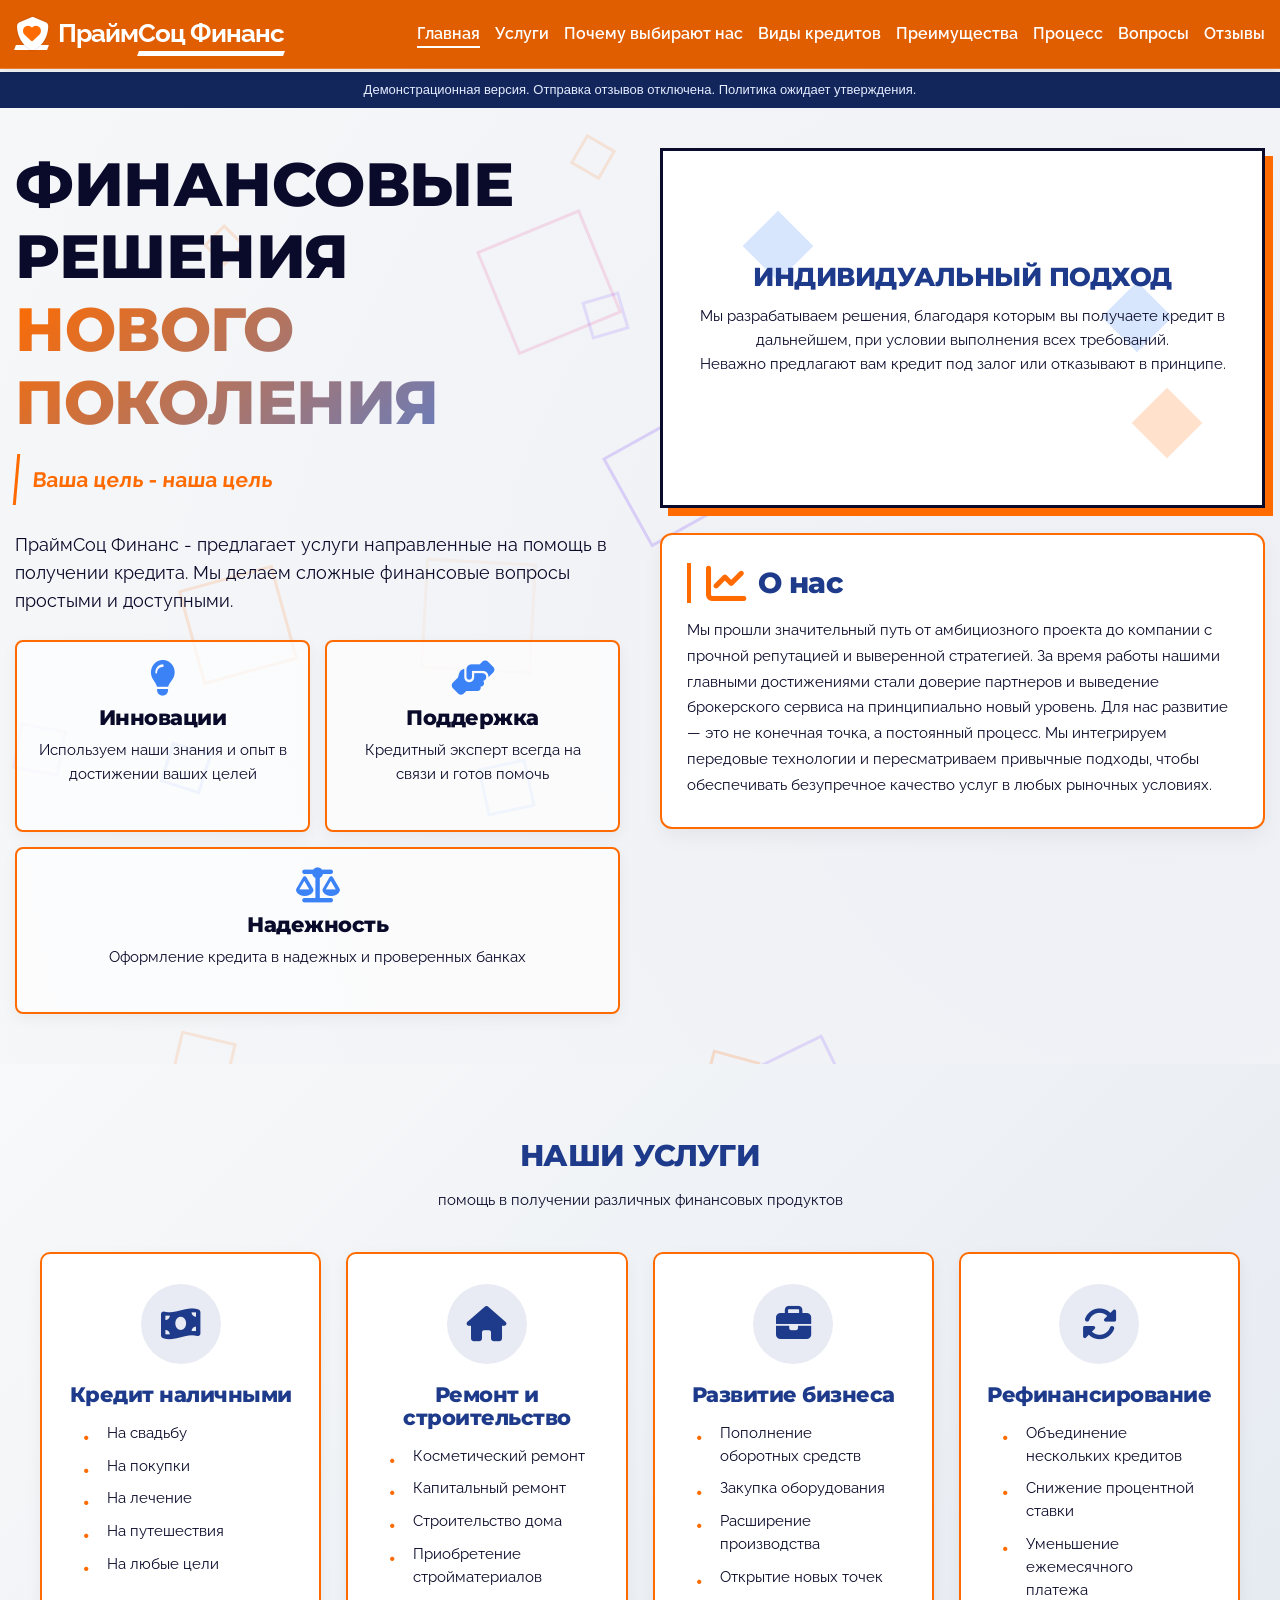
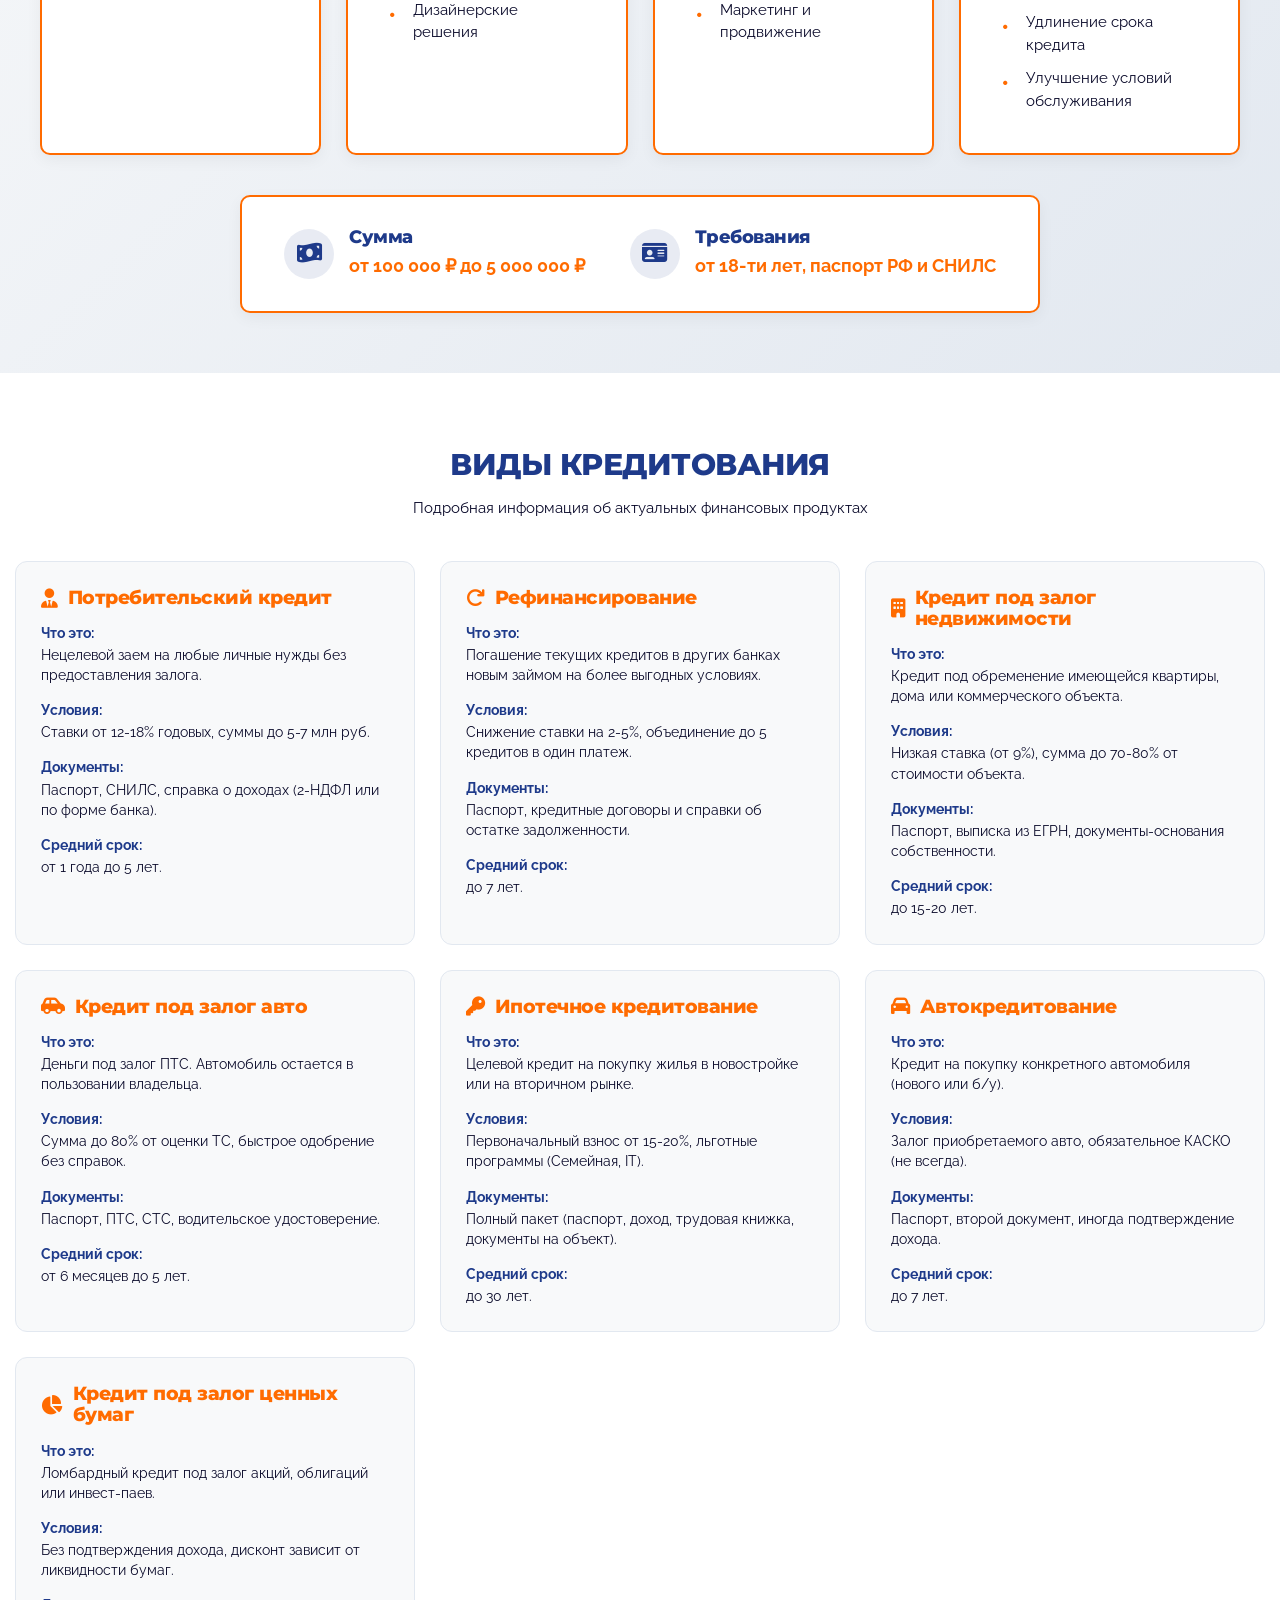
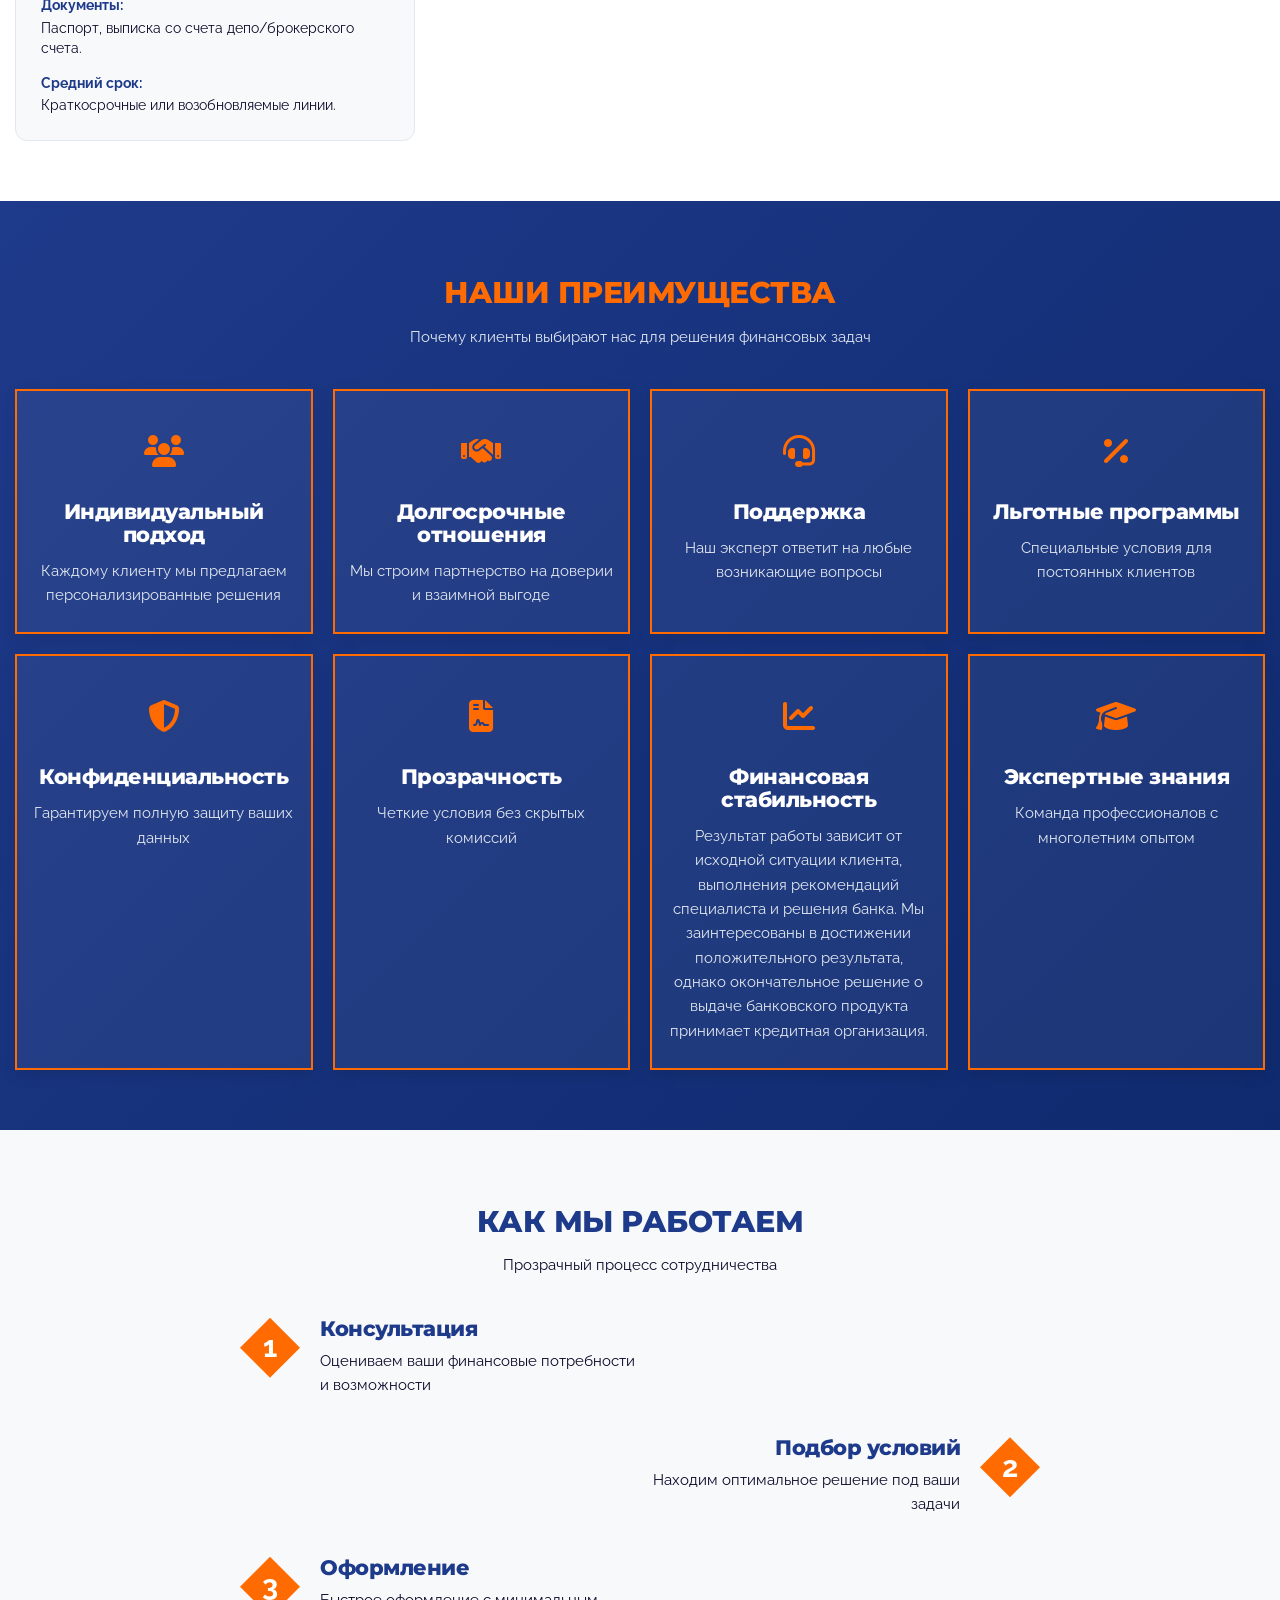
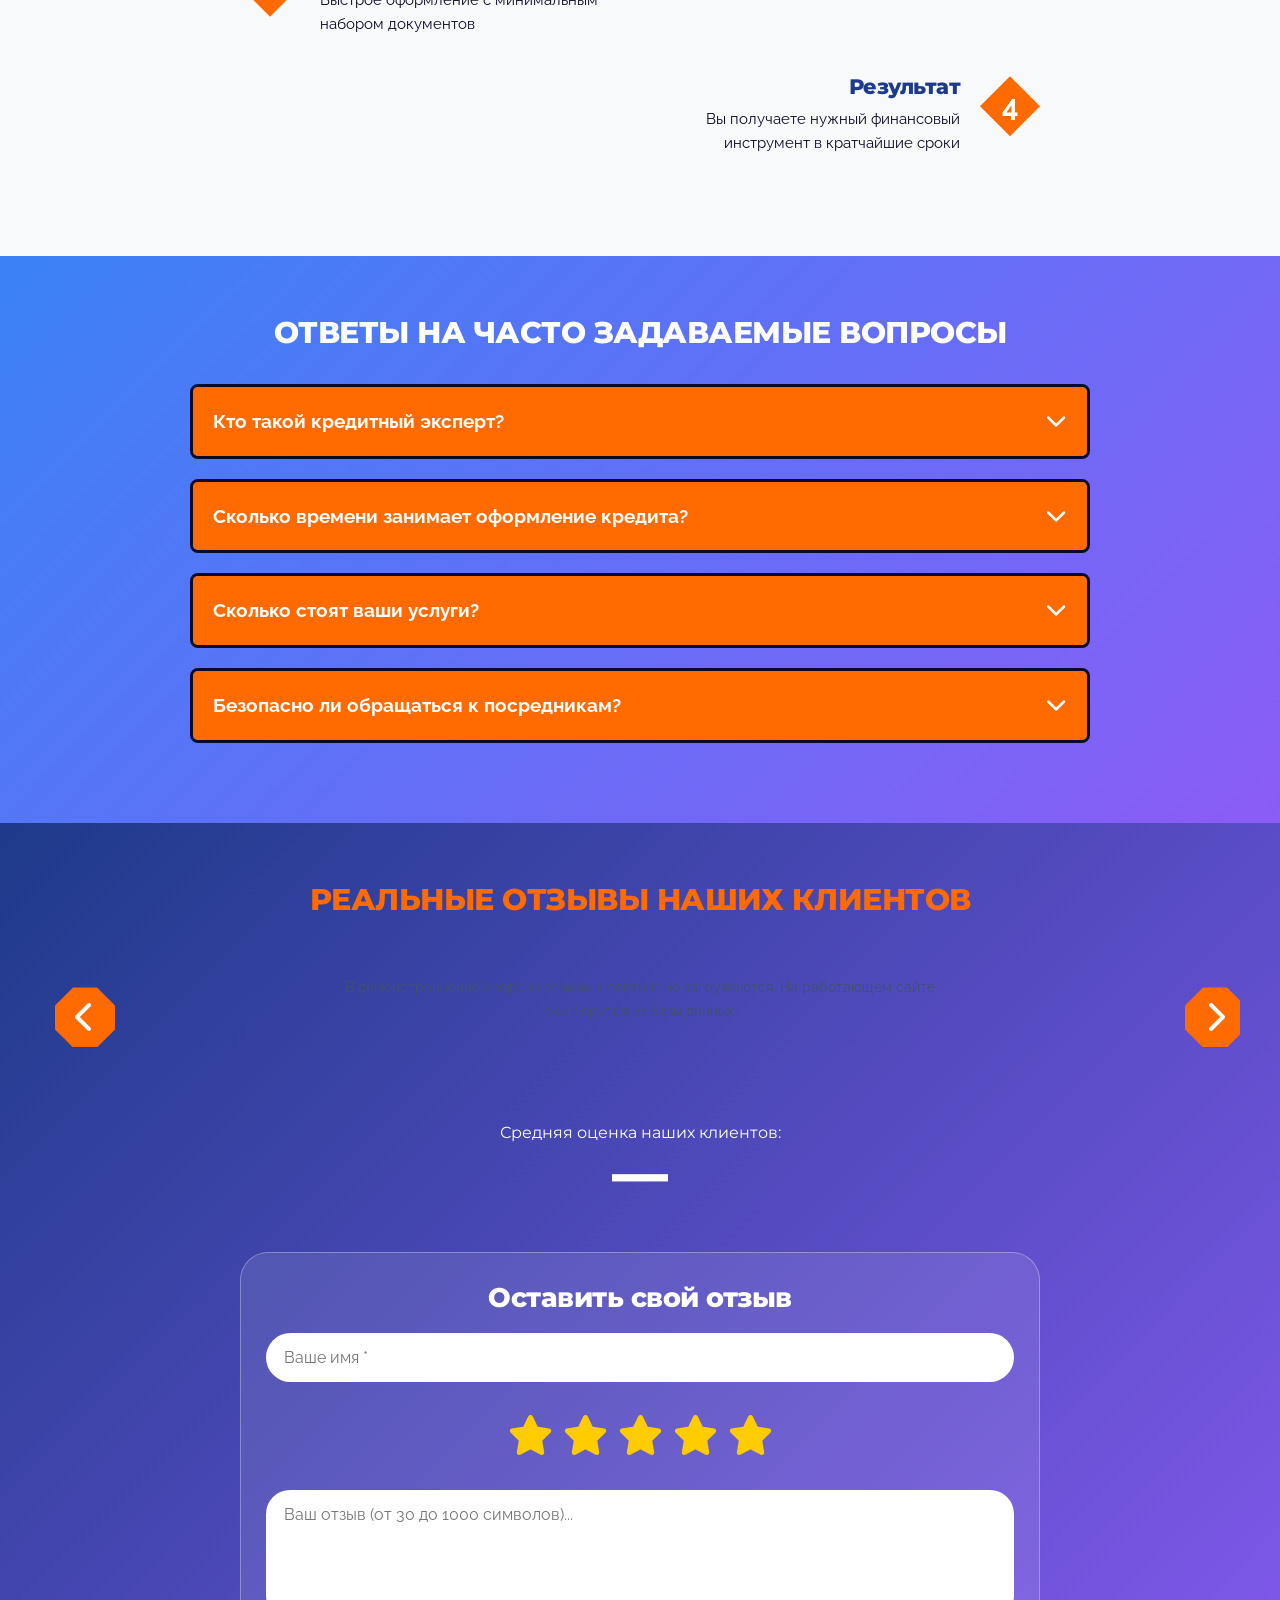
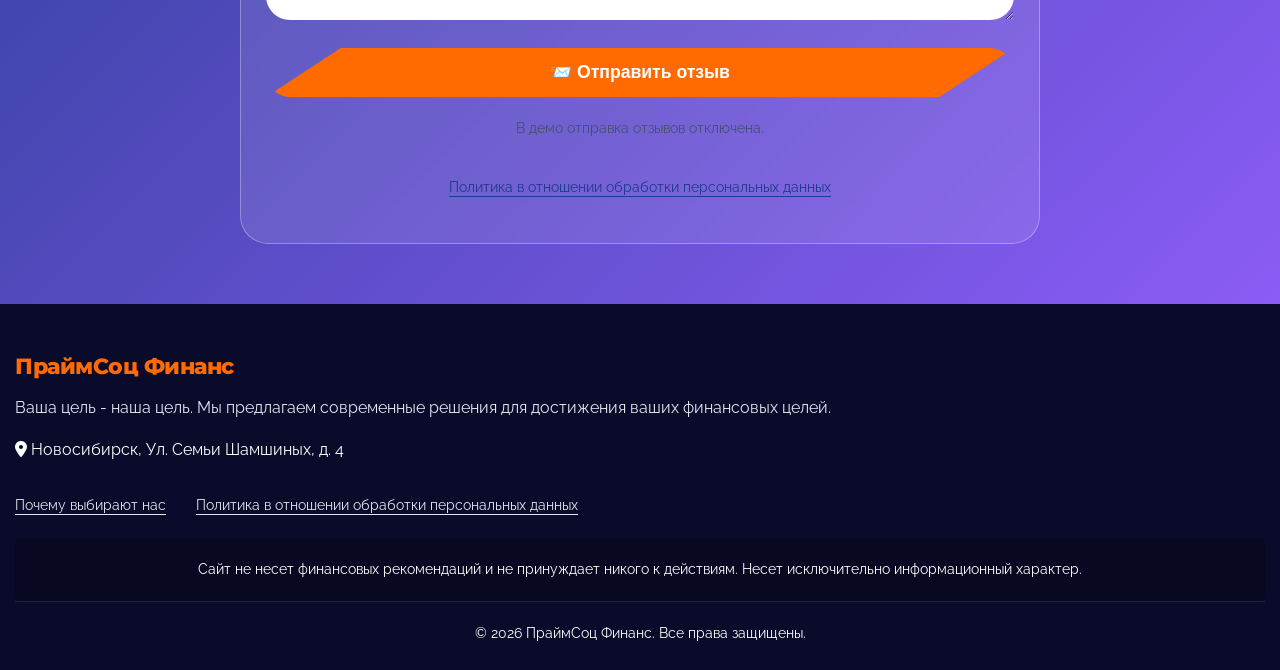
==== commit 990f3e60: "Apply client phone, Cyrillic brand and original shared navigation" ====
--- a/index.html
+++ b/index.html
@@ -911,17 +911,17 @@
         }
     </style>
     <link rel="stylesheet" href="assets/main-additions.css">
-<link rel="stylesheet" href="assets/demo.css"></head>
+<link rel="stylesheet" href="assets/shared-menu.css"><script src="assets/shared-menu.js" defer></script><link rel="stylesheet" href="assets/demo.css"></head>
 <body><aside class="demo-banner" aria-label="Режим просмотра">Демонстрационная версия. Отправка отзывов отключена. Политика ожидает утверждения.</aside>
-    <header>
+    <header class="site-menu">
         <div class="container header-container">
-            <a href="#" class="logo">
-                <span class="logo-icon"><i class="fas fa-shield logo-shield"></i><i class="fas fa-heart logo-heart"></i></span>
+            <a href="index.html" class="logo" aria-label="ПраймСоц Финанс — главная">
+                <span class="logo-icon"><i class="fas fa-shield logo-shield" aria-hidden="true"></i><i class="fas fa-heart logo-heart" aria-hidden="true"></i></span>
                 Прайм<span>Соц Финанс</span>
             </a>
-            <div class="nav-container">
+            <nav class="nav-container" aria-label="Основная навигация">
                 <ul class="nav-menu" id="navMenu">
-                    <li><a href="#" class="active">Главная</a></li>
+                    <li><a href="#" class="active" aria-current="page">Главная</a></li>
                     <li><a href="#services">Услуги</a></li>
                     <li><a href="consultation.html">Почему выбирают нас</a></li>
                     <li><a href="#loan-types">Виды кредитов</a></li>
@@ -930,8 +930,8 @@
                     <li><a href="#faq">Вопросы</a></li>
                     <li><a href="#testimonials">Отзывы</a></li>
                 </ul>
-                <button class="mobile-menu-btn" id="mobileMenuBtn" aria-label="Открыть меню"><i class="fas fa-bars"></i></button>
-            </div>
+                <button class="mobile-menu-btn" id="mobileMenuBtn" type="button" aria-label="Открыть меню" aria-controls="navMenu" aria-expanded="false"><i class="fas fa-bars" aria-hidden="true"></i></button>
+            </nav>
         </div>
     </header>
 
@@ -1177,7 +1177,7 @@
                 renderCarousel();
                 document.getElementById('avgValueDisplay').textContent = '—';
                 document.getElementById('avgStarsDisplay').textContent = '';
-                document.getElementById('testimonialCarousel').innerHTML = '<p class="demo-review-note">В локальном демо отзывы и рейтинг не загружаются. На работающем сайте они берутся из базы данных.</p>';
+                document.getElementById('testimonialCarousel').innerHTML = '<p class="demo-review-note">В демонстрационной версии отзывы и рейтинг не загружаются. На работающем сайте они берутся из базы данных.</p>';
             }
 
             function renderCarousel() {
@@ -1278,16 +1278,7 @@
             document.getElementById('prevBtn').addEventListener('click', () => { goToSlide(currentIndex-1); });
             document.getElementById('nextBtn').addEventListener('click', () => { goToSlide(currentIndex+1); });
             
-            const mobileBtn = document.getElementById('mobileMenuBtn');
-            const navMenu = document.getElementById('navMenu');
-            mobileBtn.addEventListener('click', () => {
-                navMenu.classList.toggle('active');
-                mobileBtn.innerHTML = navMenu.classList.contains('active') ? '<i class="fas fa-times"></i>' : '<i class="fas fa-bars"></i>';
-            });
-            document.querySelectorAll('.nav-menu a').forEach(link => link.addEventListener('click', () => {
-                navMenu.classList.remove('active');
-                mobileBtn.innerHTML = '<i class="fas fa-bars"></i>';
-            }));
+            // Shared navigation is handled by assets/shared-menu.js.
             document.querySelectorAll('.faq-item .faq-question').forEach(q => {
                 q.addEventListener('click', function() {
                     const ans = this.parentNode.querySelector('.faq-answer');
--- a/assets/shared-menu.css
+++ b/assets/shared-menu.css
@@ -0,0 +1,22 @@
+/* Original navigation from the source site, scoped to all three pages. */
+@font-face{font-family:"Header Icons";src:url("header-icons.woff2") format("woff2");font-weight:900;font-style:normal;font-display:block}
+.site-menu{padding:12px 0;position:fixed;top:0;left:0;width:100%;z-index:1000;background:#e05e00;border-bottom:1px solid rgb(255 255 255 / .2);box-shadow:0 2px 10px rgb(0 0 0 / .1);font-family:Raleway,Arial,sans-serif;line-height:1.7}
+.site-menu .header-container{display:flex;justify-content:space-between;align-items:center;width:100%;max-width:1400px;margin:0 auto;padding:0 15px;gap:0}
+.site-menu .logo{display:flex;align-items:center;font-weight:900;font-size:clamp(1.3rem,4.5vw,1.6rem);color:white;text-decoration:none;letter-spacing:-1px;position:relative;z-index:1002;line-height:1.7;white-space:nowrap}
+.site-menu .logo span{position:relative}.site-menu .logo span::before{content:"";position:absolute;bottom:0;left:0;width:100%;height:5px;background:white;transform:skewX(-20deg);z-index:-1}
+.site-menu .logo-icon{display:inline-flex;align-items:center;justify-content:center;width:1.3em;height:1.3em;margin-right:10px;position:relative}
+.site-menu .logo-shield{position:absolute;color:white;font-size:1.3em;z-index:1;text-shadow:0 0 2px rgb(0 0 0 / .2)}
+.site-menu .logo-heart{position:absolute;color:#ff6b00;font-size:.7em;z-index:2;top:50%;left:50%;transform:translate(-50%,-50%)}
+.site-menu .fas{font-family:"Header Icons"!important;font-weight:900;font-style:normal;line-height:1;-webkit-font-smoothing:antialiased}.site-menu .fa-shield::before{content:"\f132"}.site-menu .fa-heart::before{content:"\f004"}.site-menu .fa-bars::before{content:"\f0c9"}.site-menu .fa-times::before{content:"\f00d"}
+.site-menu .nav-container{display:flex;align-items:center}.site-menu .nav-menu{display:flex;list-style:none;transition:all .4s ease;margin:0;padding:0}.site-menu .nav-menu li{margin:0 0 0 15px;padding:0}
+.site-menu .nav-menu a{color:white;text-decoration:none;font-weight:600;font-size:clamp(.85rem,3vw,1rem);transition:all .3s;position:relative;padding:5px 0;letter-spacing:normal;line-height:1.7;white-space:nowrap;text-underline-offset:initial}
+.site-menu .nav-menu a::after{content:"";position:absolute;bottom:0;left:0;width:0;height:2px;background:white;transition:width .3s}.site-menu .nav-menu a:hover::after,.site-menu .nav-menu a.active::after{width:100%}
+.site-menu .mobile-menu-btn{display:none;background:none;border:none;font-size:1.6rem;color:white;cursor:pointer;z-index:1001;padding:8px;line-height:normal;min-width:44px;min-height:44px}
+.site-menu a:focus-visible,.site-menu button:focus-visible{outline:3px solid #12265b;outline-offset:4px}.shared-menu-page{padding-top:70px}.shared-menu-page .skip-link{z-index:1003}
+@media(max-width:1240px){.site-menu .mobile-menu-btn{display:block}.site-menu .nav-menu{position:fixed;top:0;right:-100%;width:280px;height:100vh;height:100dvh;background:#e05e00;flex-direction:column;padding:90px 25px 25px;z-index:1000;transition:right .3s;overflow-y:auto;visibility:hidden;pointer-events:none}.site-menu .nav-menu.active{right:0;visibility:visible;pointer-events:auto}.site-menu .nav-menu li{margin:0 0 18px}.site-menu .nav-menu a{white-space:normal}}
+@media(max-width:767px){.shared-menu-page{padding-top:60px}}
+@supports(padding:max(0px)){.site-menu{padding-left:env(safe-area-inset-left);padding-right:env(safe-area-inset-right)}.site-menu .header-container{padding-left:max(15px,env(safe-area-inset-left));padding-right:max(15px,env(safe-area-inset-right))}}
+@media(prefers-reduced-motion:reduce){.site-menu,.site-menu *,.site-menu *::after{transition:none!important}}
+@media print{.site-menu{display:none}.shared-menu-page{padding-top:0}}
+
+.site-menu ~ section[id]{scroll-margin-top:84px}
--- a/assets/demo.css
+++ b/assets/demo.css
@@ -1 +1 @@
-.demo-banner{font:500 13px/1.5 Arial,sans-serif;color:#e4ecff;background:#12265b;padding:8px 20px;text-align:center}.demo-form-note,.demo-review-note{font-size:14px!important;line-height:1.7!important;padding:20px;color:#40516e;text-align:center}.demo-review-note{max-width:650px;margin:auto}#whatsappBtn{display:none!important}.review-form-container button:disabled{opacity:.65;cursor:not-allowed}@media(max-width:720px){.demo-banner{font-size:12px;padding:8px 15px}}+body:has(.demo-banner){padding-top:72px}.demo-banner{font:500 13px/1.5 Arial,sans-serif;color:#e4ecff;background:#12265b;padding:8px 20px;text-align:center}.demo-form-note,.demo-review-note{font-size:14px!important;line-height:1.7!important;padding:20px;color:#40516e;text-align:center}.demo-review-note{max-width:650px;margin:auto}#whatsappBtn{display:none!important}.review-form-container button:disabled{opacity:.65;cursor:not-allowed}@media(max-width:720px){.demo-banner{font-size:12px;padding:8px 15px}}
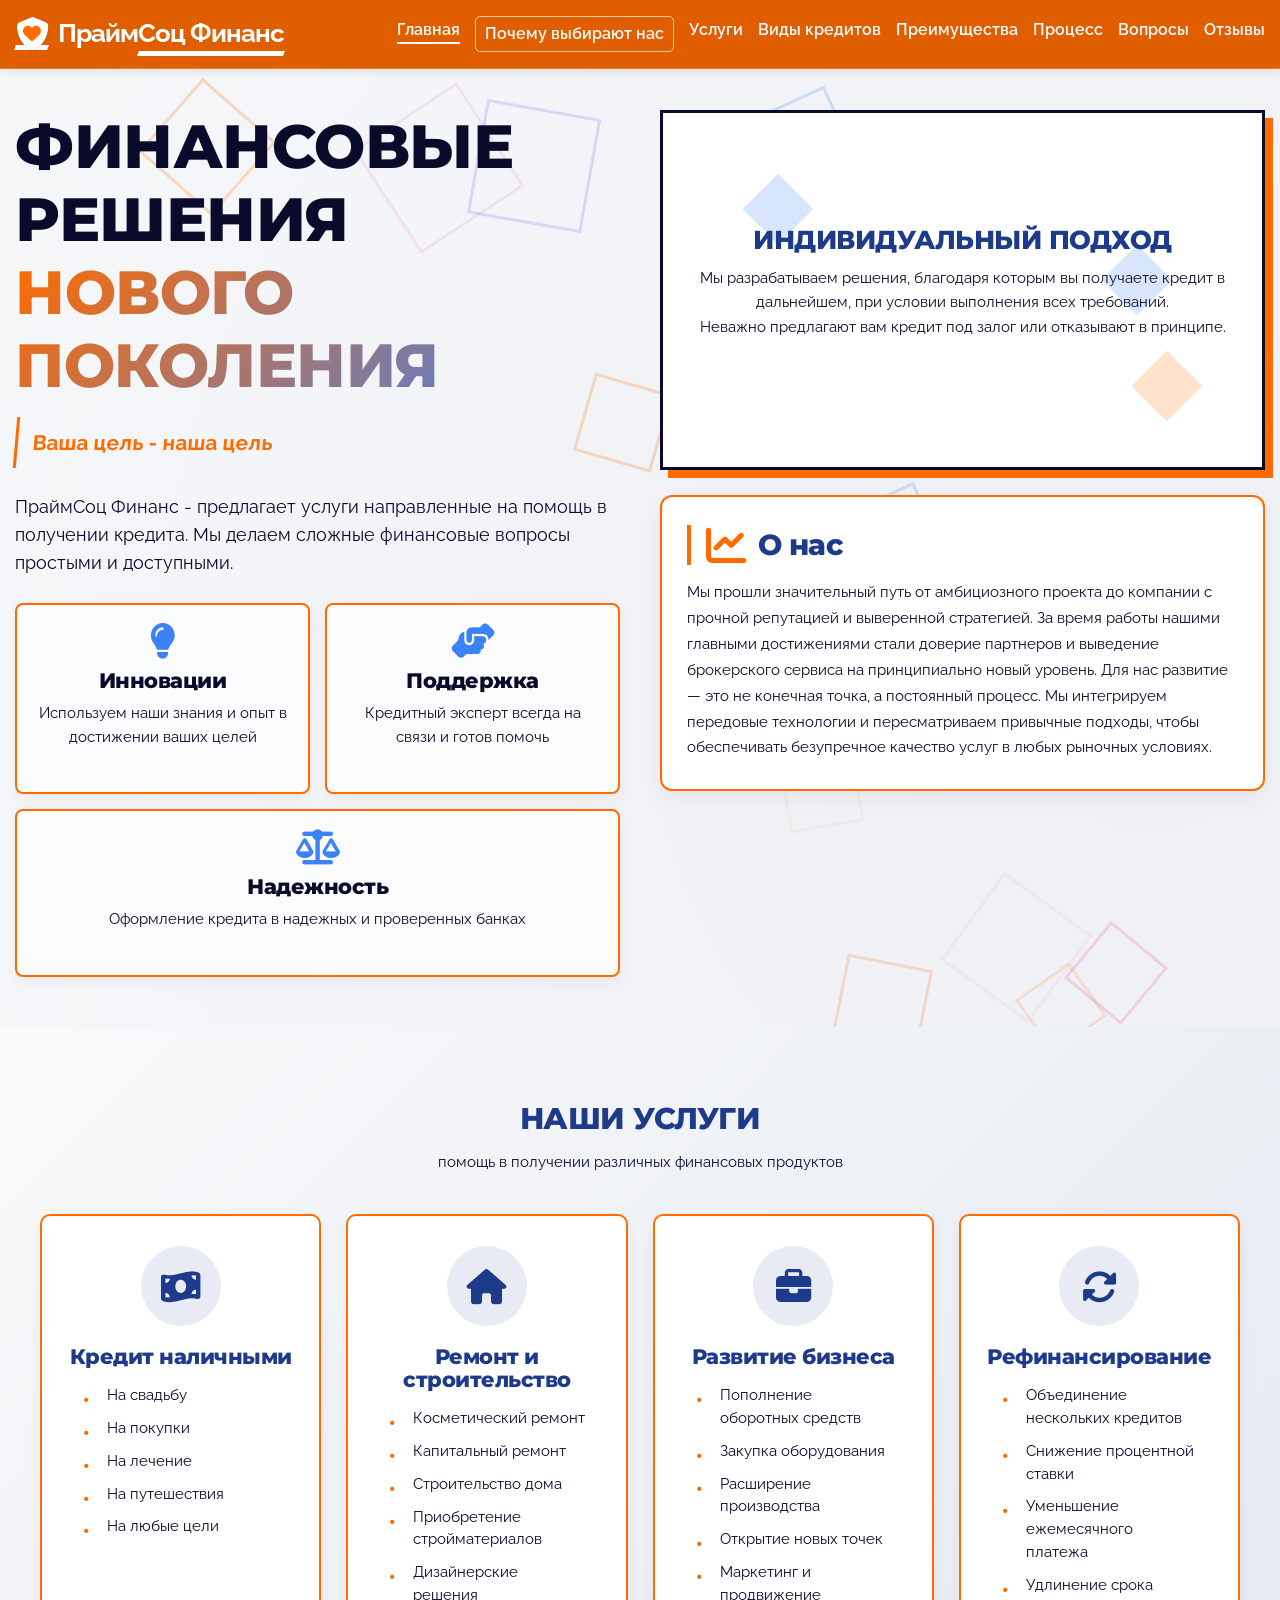
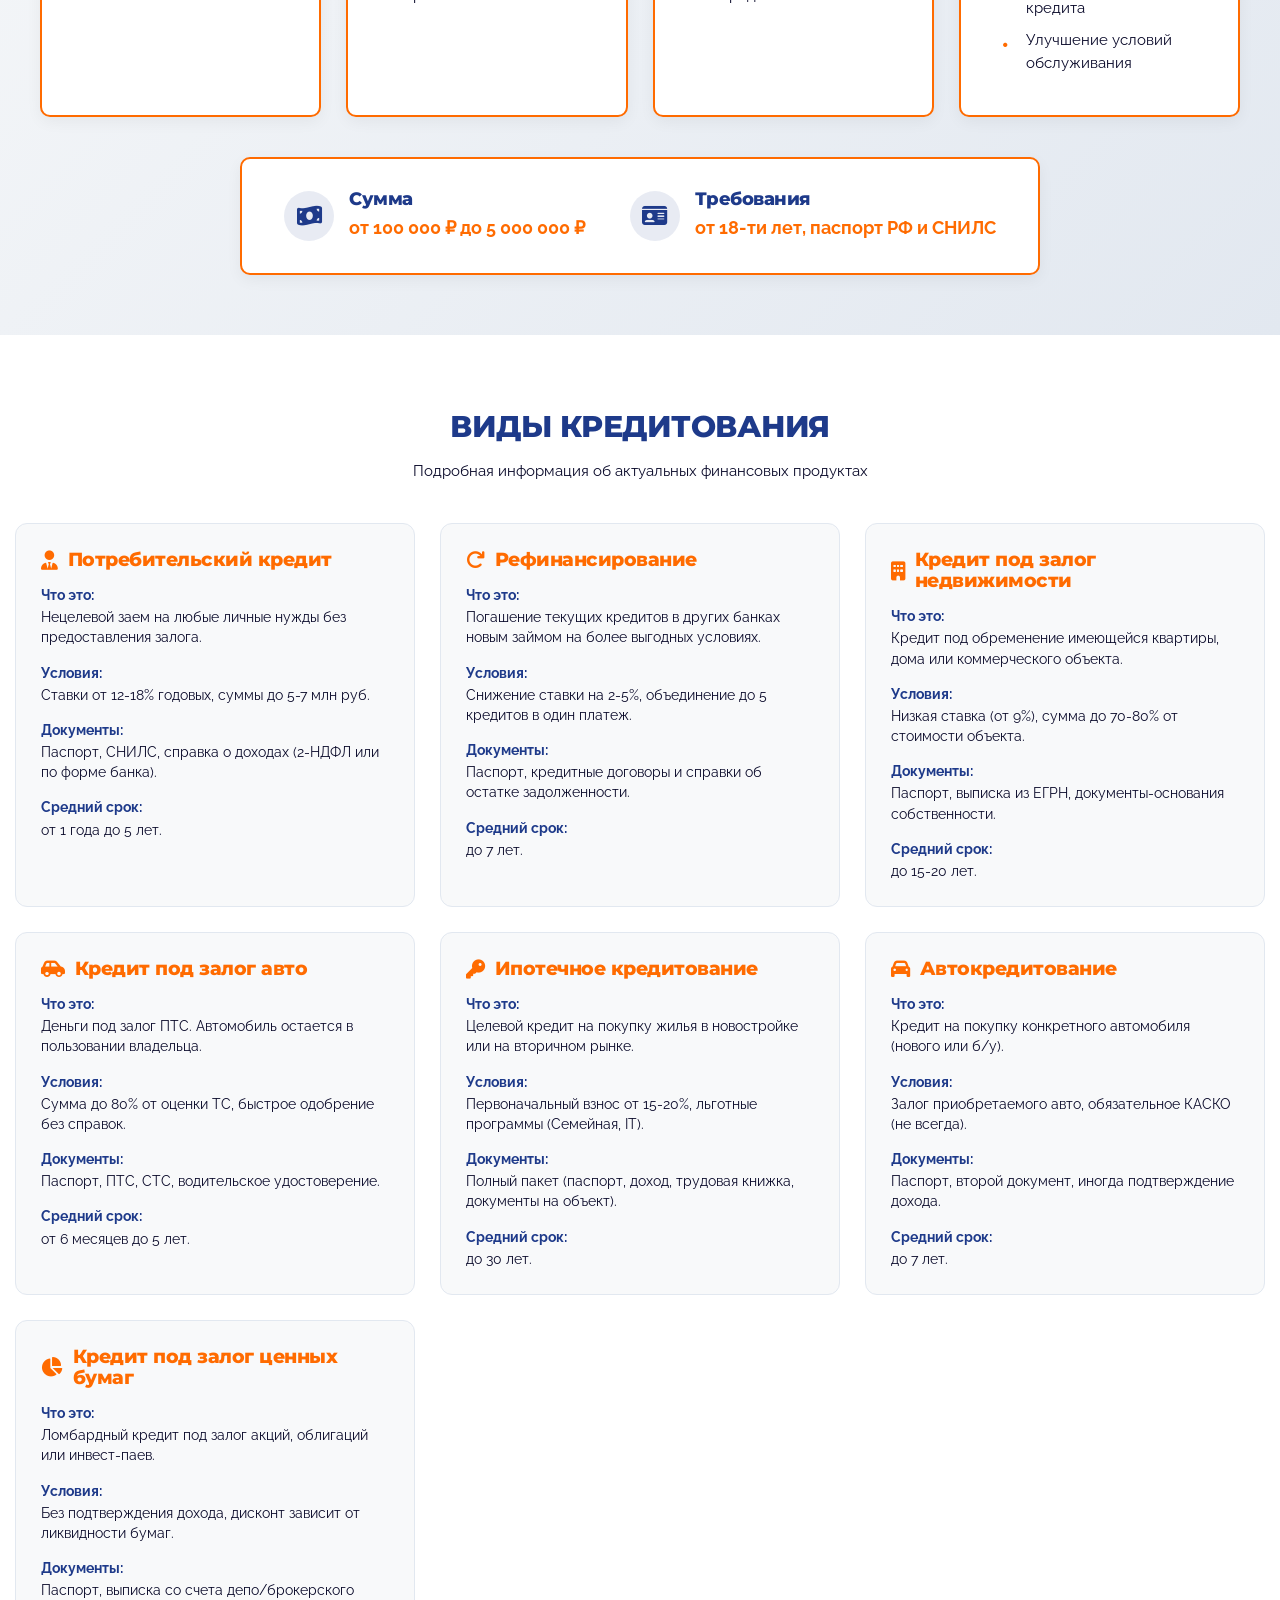
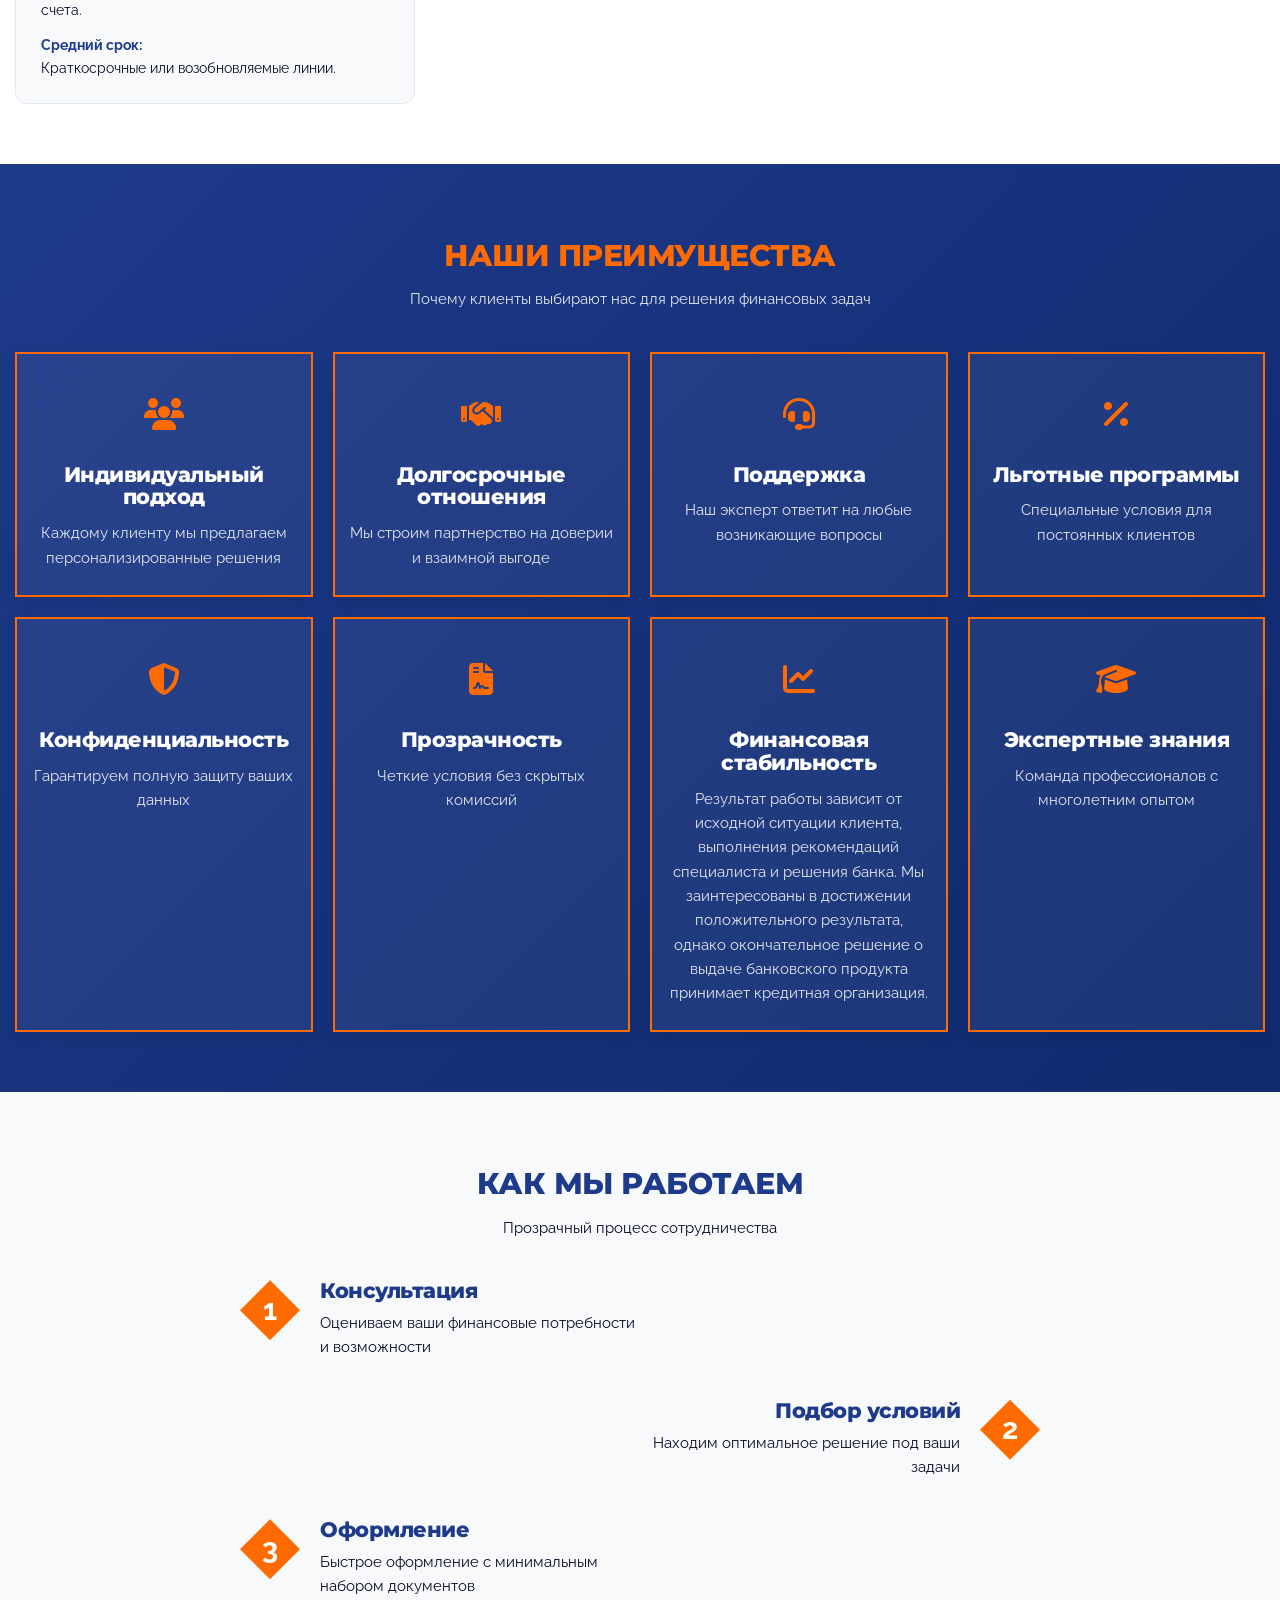
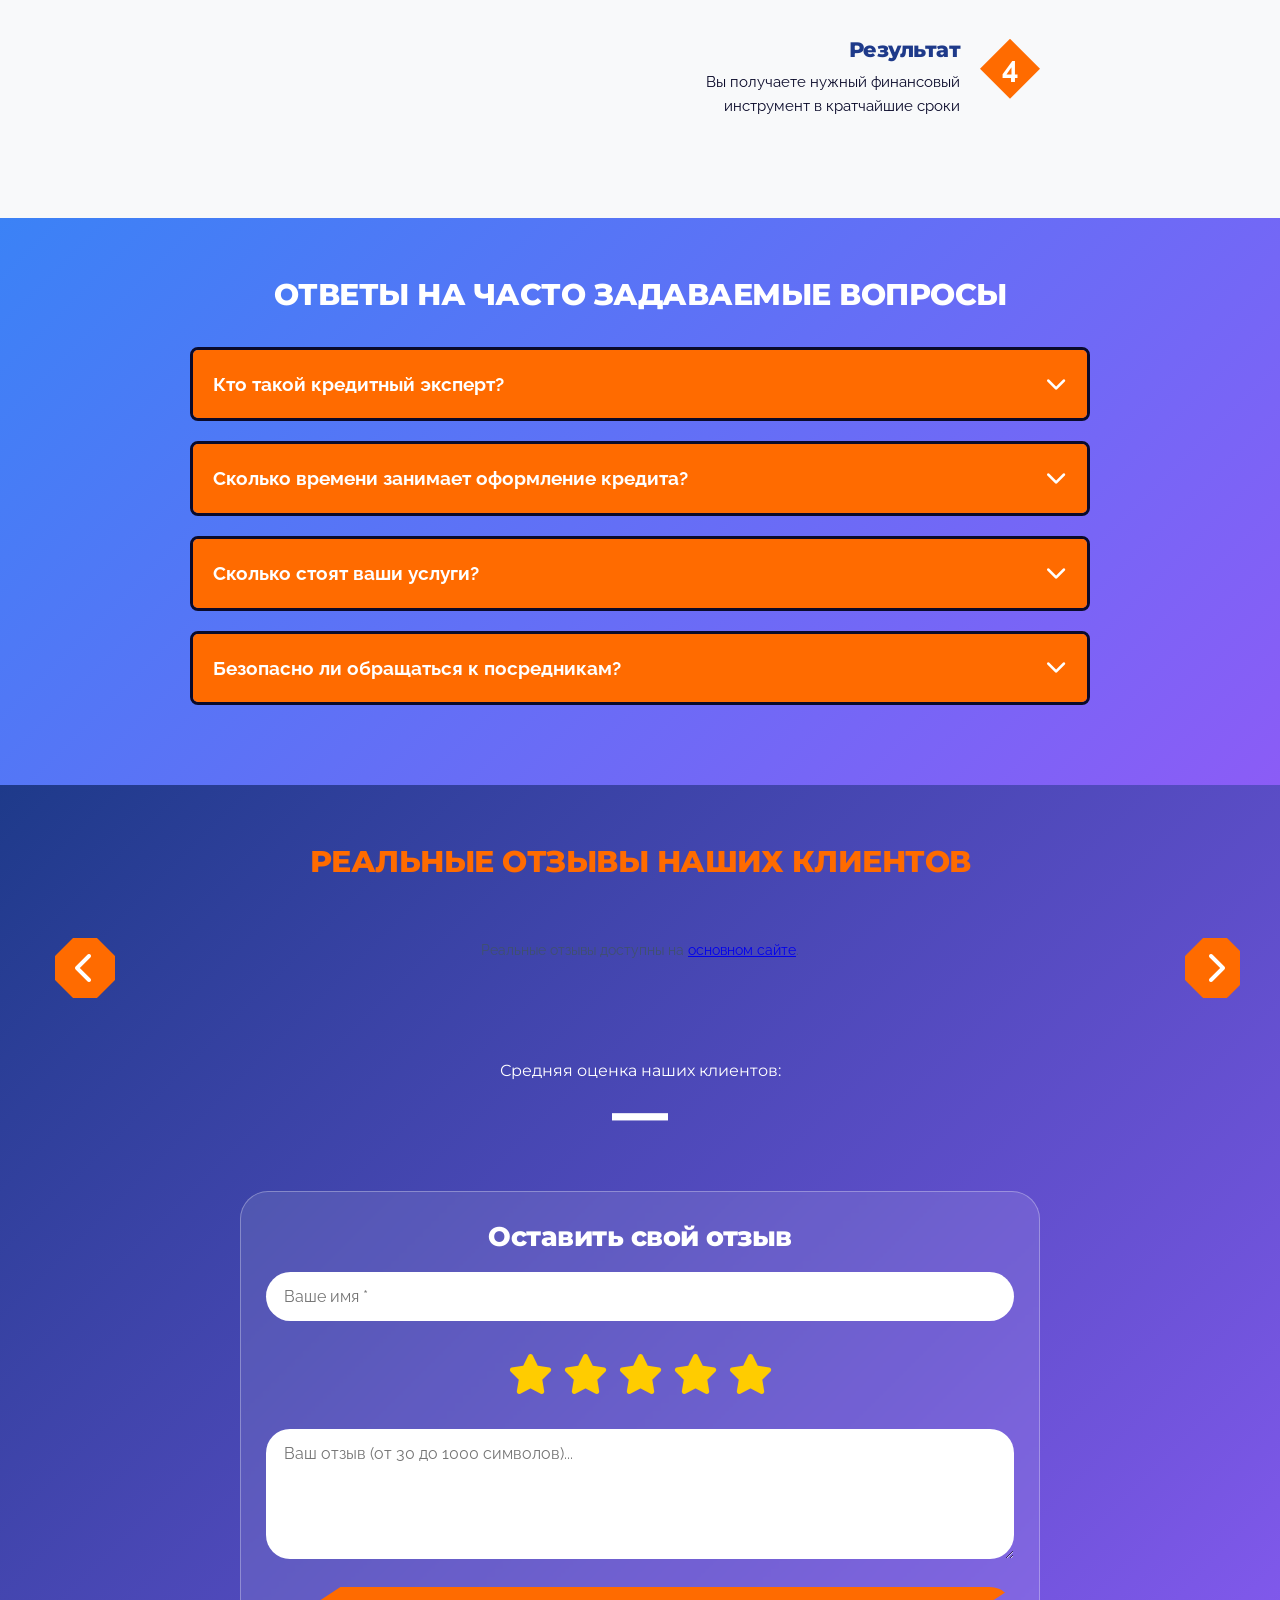
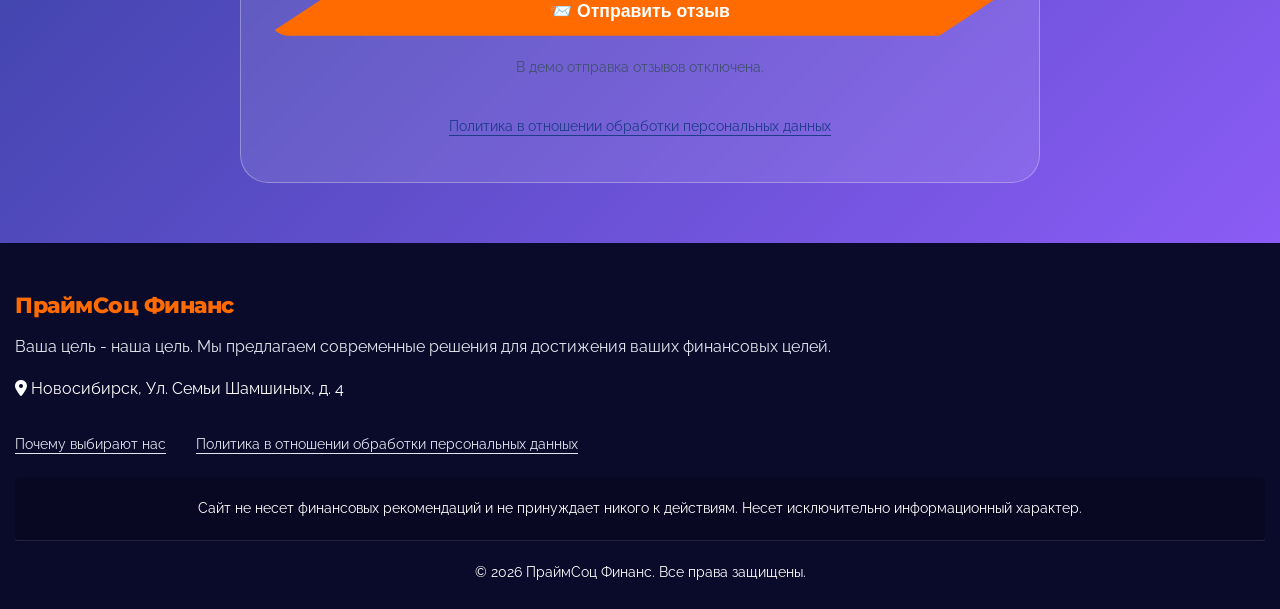
==== commit b7d0f0d3: "Refine consultation clarity, situations and accessible motion for v8 preview" ====
--- a/index.html
+++ b/index.html
@@ -912,7 +912,7 @@
     </style>
     <link rel="stylesheet" href="assets/main-additions.css">
 <link rel="stylesheet" href="assets/shared-menu.css"><script src="assets/shared-menu.js" defer></script><link rel="stylesheet" href="assets/demo.css"></head>
-<body><aside class="demo-banner" aria-label="Режим просмотра">Демонстрационная версия. Отправка отзывов отключена. Политика ожидает утверждения.</aside>
+<body>
     <header class="site-menu">
         <div class="container header-container">
             <a href="index.html" class="logo" aria-label="ПраймСоц Финанс — главная">
@@ -922,8 +922,9 @@
             <nav class="nav-container" aria-label="Основная навигация">
                 <ul class="nav-menu" id="navMenu">
                     <li><a href="#" class="active" aria-current="page">Главная</a></li>
+                    <li class="nav-page-item"><a class="nav-page-link" href="consultation.html">Почему выбирают нас</a></li>
                     <li><a href="#services">Услуги</a></li>
-                    <li><a href="consultation.html">Почему выбирают нас</a></li>
+                    
                     <li><a href="#loan-types">Виды кредитов</a></li>
                     <li><a href="#advantages">Преимущества</a></li>
                     <li><a href="#process">Процесс</a></li>
@@ -1177,7 +1178,7 @@
                 renderCarousel();
                 document.getElementById('avgValueDisplay').textContent = '—';
                 document.getElementById('avgStarsDisplay').textContent = '';
-                document.getElementById('testimonialCarousel').innerHTML = '<p class="demo-review-note">В демонстрационной версии отзывы и рейтинг не загружаются. На работающем сайте они берутся из базы данных.</p>';
+                document.getElementById('testimonialCarousel').innerHTML = '<p class="demo-review-note">Реальные отзывы доступны на <a href="https://xn--80aaxdphbefkof8a1a.xn--p1ai/#testimonials" target="_blank" rel="noopener noreferrer">основном сайте</a>.</p>';
             }
 
             function renderCarousel() {
--- a/assets/shared-menu.css
+++ b/assets/shared-menu.css
@@ -20,3 +20,6 @@
 @media print{.site-menu{display:none}.shared-menu-page{padding-top:0}}
 
 .site-menu ~ section[id]{scroll-margin-top:84px}
+
+/* A separate route, distinguished from the homepage anchors. */
+.site-menu .nav-menu .nav-page-link{display:inline-block;padding:5px 9px;border:1px solid rgb(255 255 255 / .65);border-radius:5px;line-height:1.5}.site-menu .nav-menu .nav-page-link::after{display:none}.site-menu .nav-menu .nav-page-link.active{background:white;color:#12265b;border-color:white}.site-menu .nav-menu .nav-page-link:hover{background:rgb(255 255 255 / .14)}.site-menu .nav-menu .nav-page-link.active:hover{background:white}.shared-menu-page{padding-top:70px}@media(max-width:767px){.shared-menu-page{padding-top:70px}}
--- a/assets/demo.css
+++ b/assets/demo.css
@@ -1 +1 @@
-body:has(.demo-banner){padding-top:72px}.demo-banner{font:500 13px/1.5 Arial,sans-serif;color:#e4ecff;background:#12265b;padding:8px 20px;text-align:center}.demo-form-note,.demo-review-note{font-size:14px!important;line-height:1.7!important;padding:20px;color:#40516e;text-align:center}.demo-review-note{max-width:650px;margin:auto}#whatsappBtn{display:none!important}.review-form-container button:disabled{opacity:.65;cursor:not-allowed}@media(max-width:720px){.demo-banner{font-size:12px;padding:8px 15px}}+body{padding-top:70px}.demo-form-note,.demo-review-note{font-size:14px!important;line-height:1.7!important;padding:20px;color:#40516e;text-align:center}.demo-review-note{max-width:650px;margin:auto}#whatsappBtn,#whatsappWaves{display:none!important}.review-form-container button:disabled{opacity:.65;cursor:not-allowed}
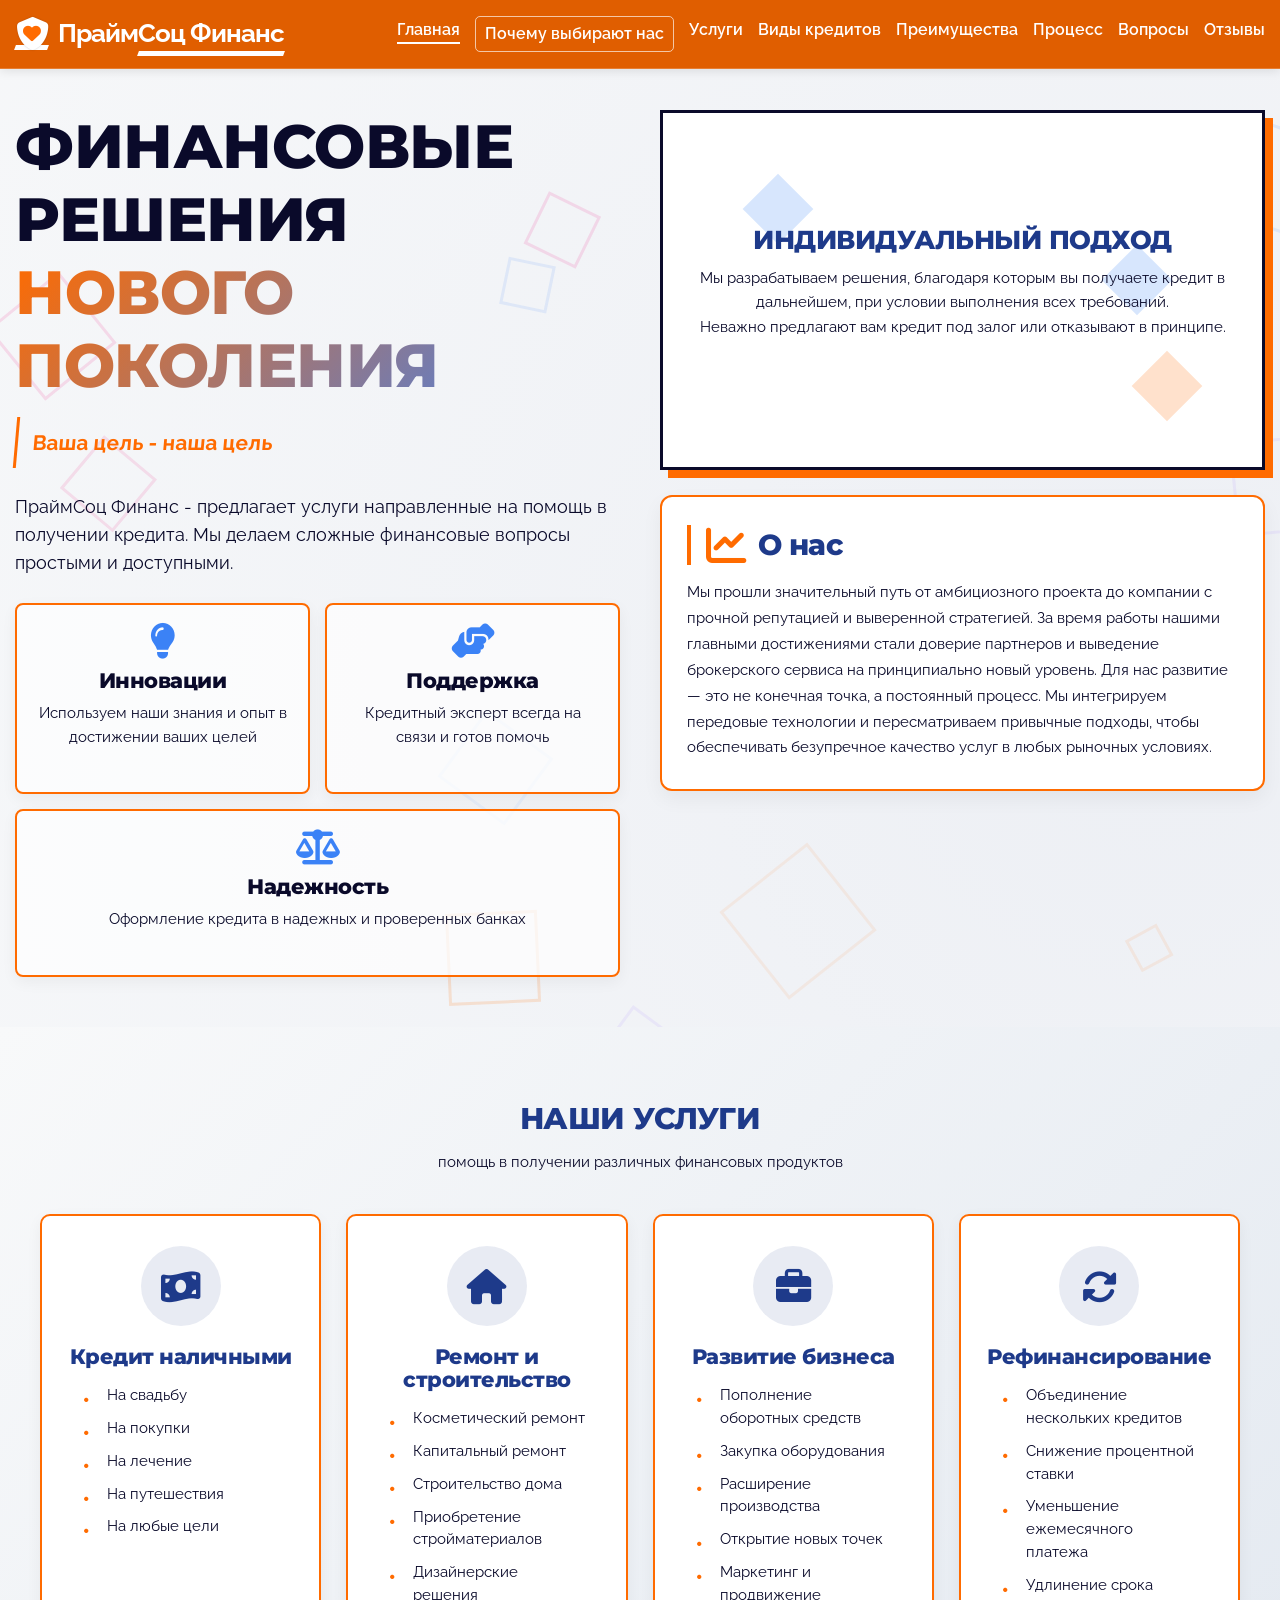
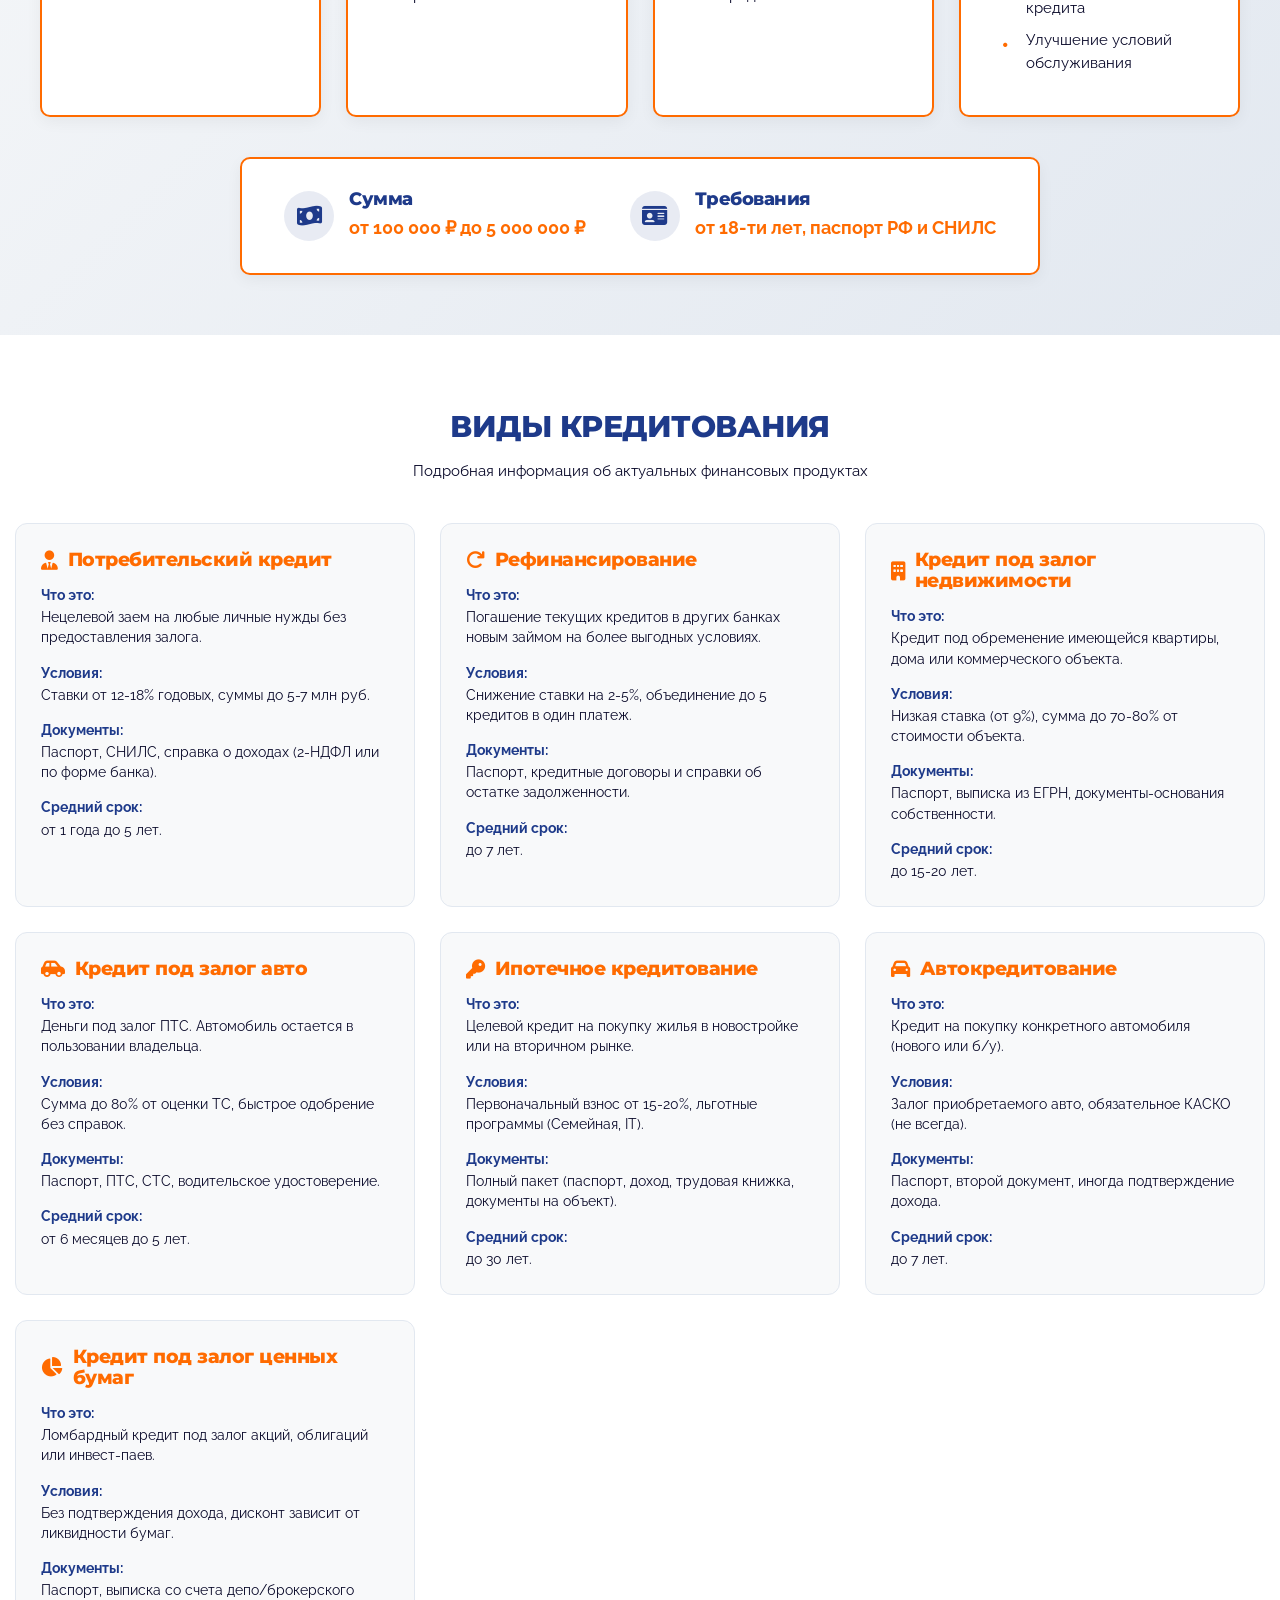
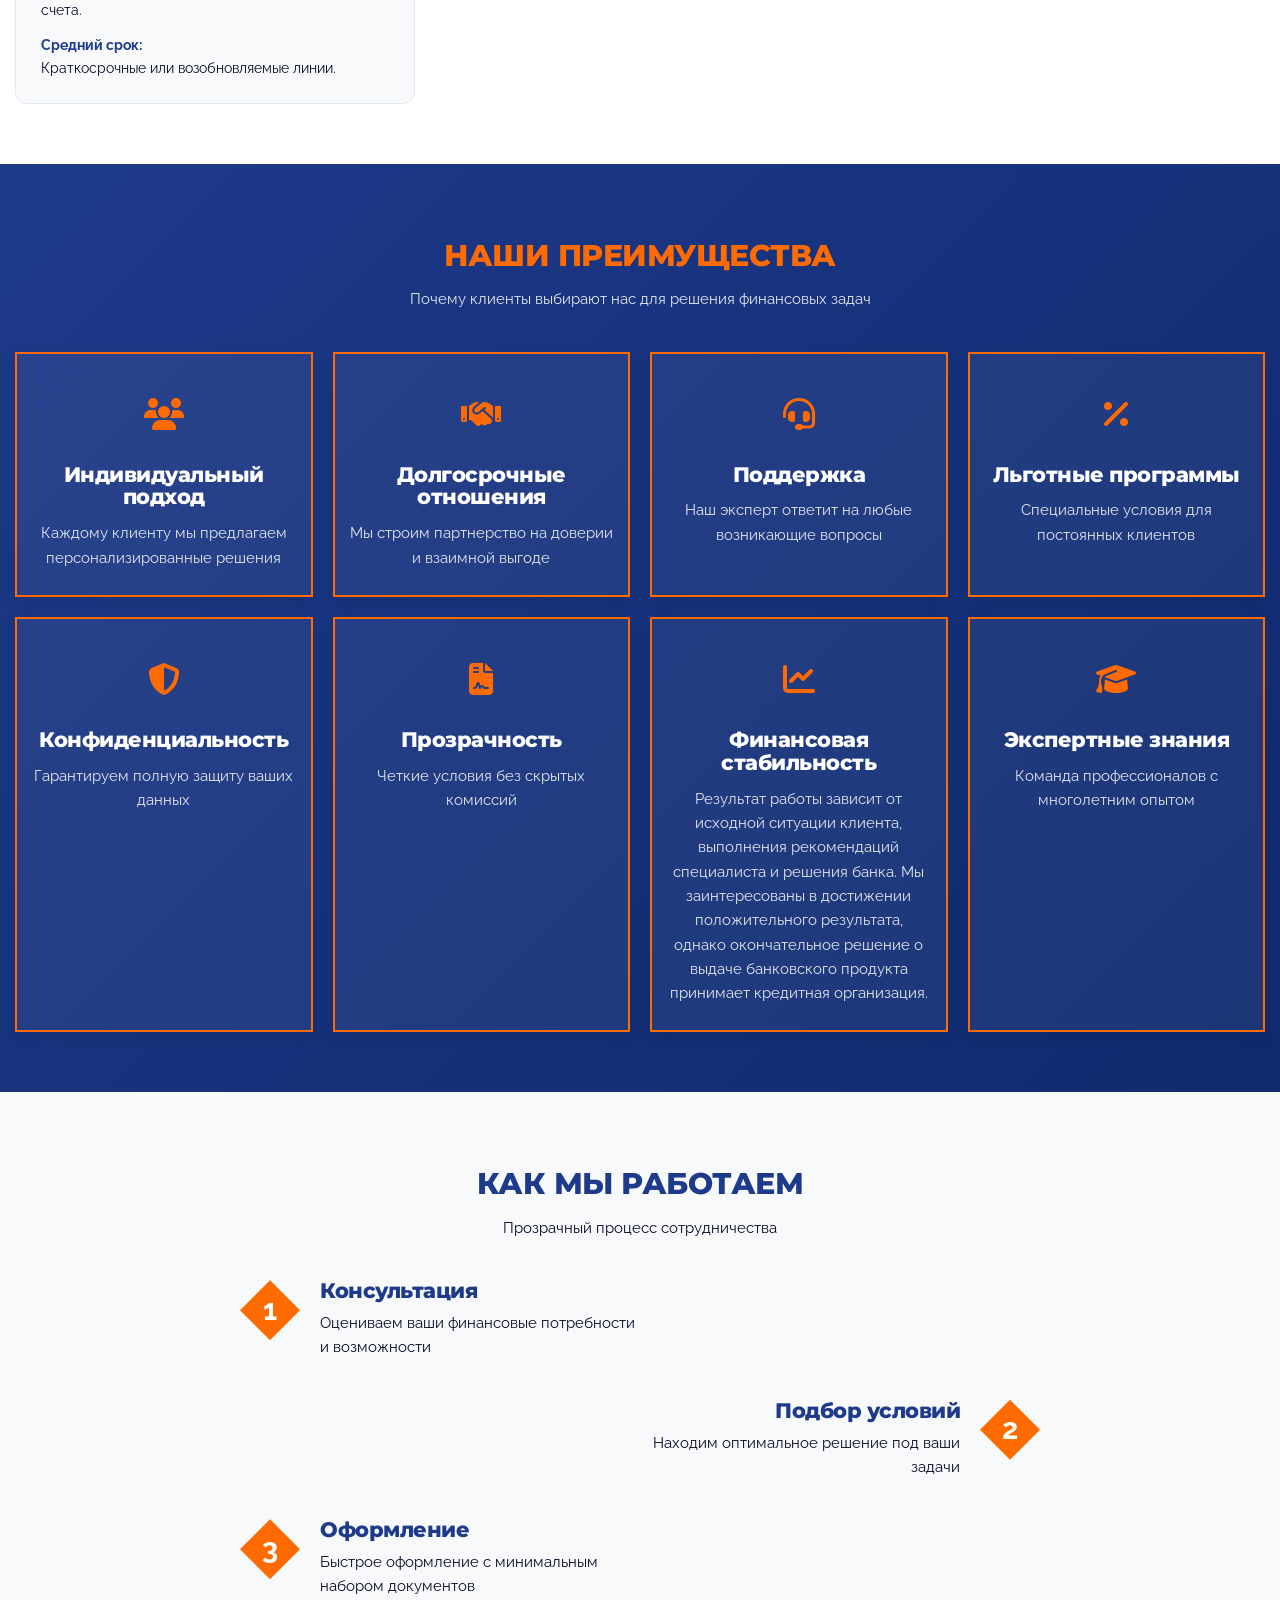
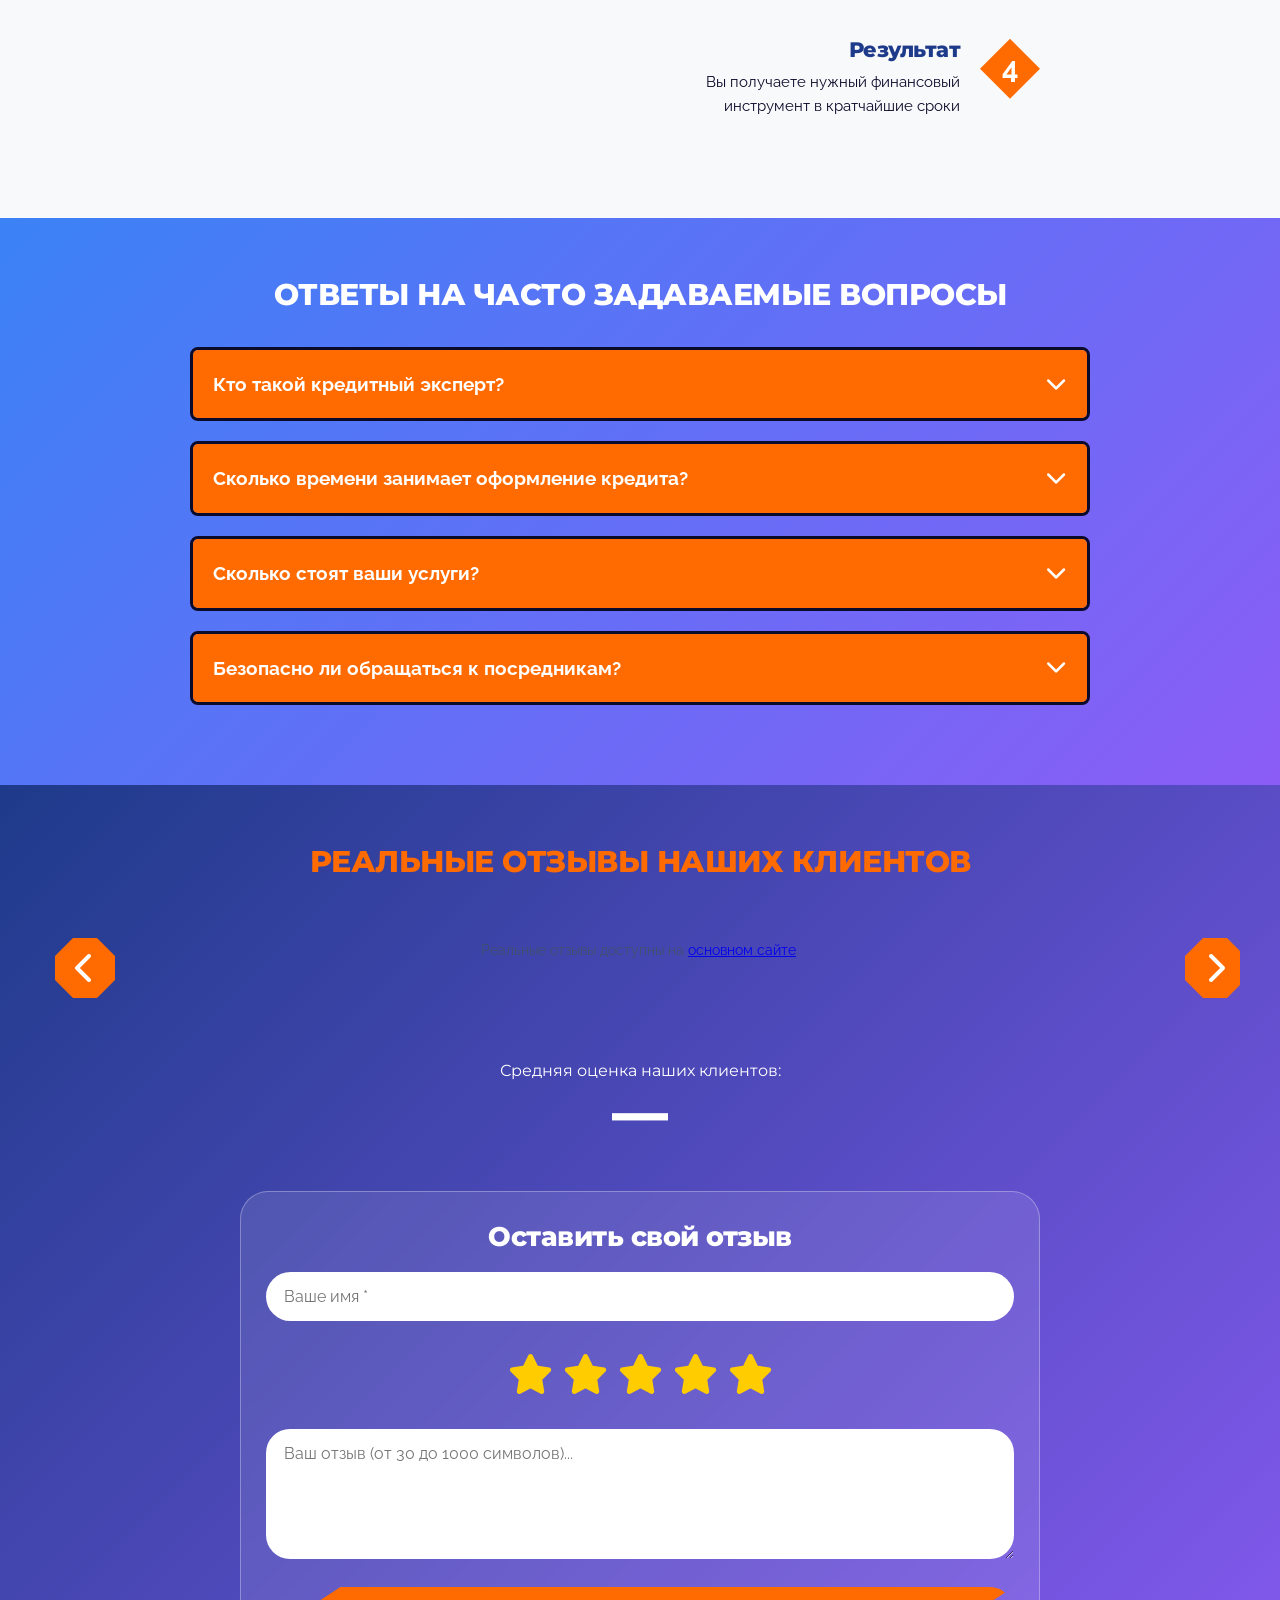
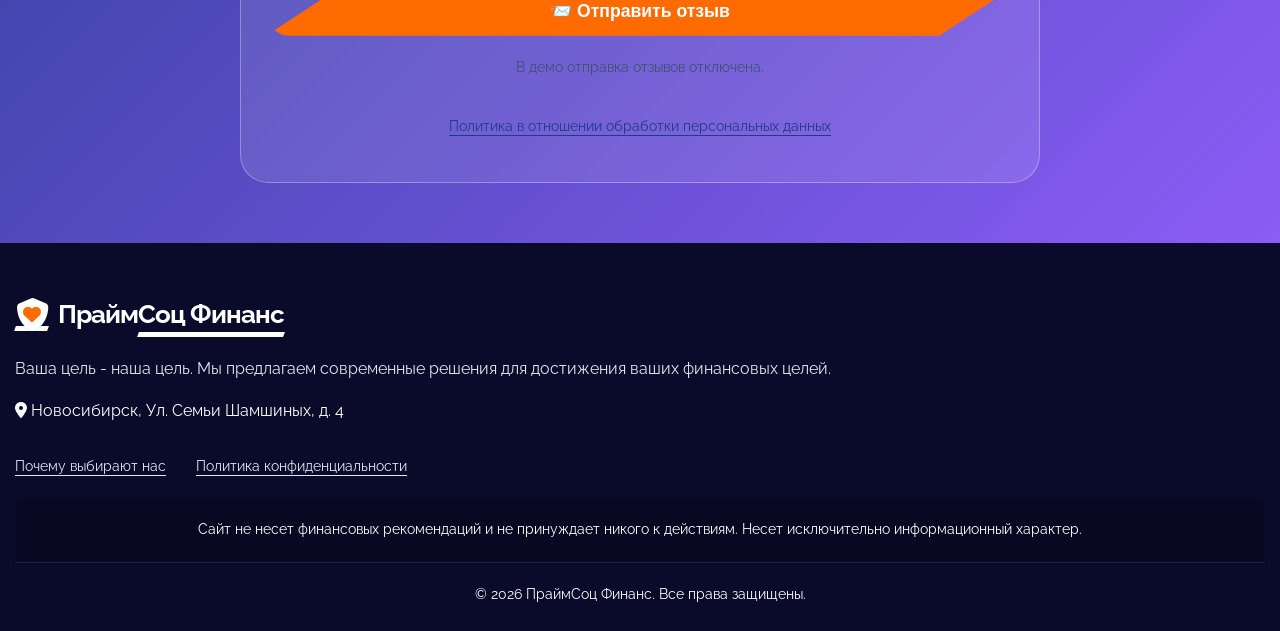
==== commit a7743a9e: "Polish v9 footer identity, rating and sequential content motion" ====
--- a/index.html
+++ b/index.html
@@ -911,7 +911,7 @@
         }
     </style>
     <link rel="stylesheet" href="assets/main-additions.css">
-<link rel="stylesheet" href="assets/shared-menu.css"><script src="assets/shared-menu.js" defer></script><link rel="stylesheet" href="assets/demo.css"></head>
+<link rel="stylesheet" href="assets/shared-menu.css"><script src="assets/shared-menu.js" defer></script><link rel="stylesheet" href="assets/footer-brand.css"><link rel="stylesheet" href="assets/demo.css"></head>
 <body>
     <header class="site-menu">
         <div class="container header-container">
@@ -1132,12 +1132,15 @@
         <div class="container">
             <div class="footer-content">
                 <div class="footer-column">
-                    <h3>ПраймСоц Финанс</h3>
+                    <a href="index.html" class="logo footer-logo" aria-label="ПраймСоц Финанс — главная">
+                <span class="logo-icon"><i class="fas fa-shield logo-shield" aria-hidden="true"></i><i class="fas fa-heart logo-heart" aria-hidden="true"></i></span>
+                Прайм<span>Соц Финанс</span>
+            </a>
                     <p style="color:var(--light-gray)">Ваша цель - наша цель. Мы предлагаем современные решения для достижения ваших финансовых целей.</p>
                     <div style="margin-top:15px"><i class="fas fa-map-marker-alt"></i> Новосибирск, Ул. Семьи Шамшиных, д. 4</div>
                 </div>
             </div>
-            <nav class="additional-footer-nav" aria-label="Дополнительные страницы"><a href="consultation.html">Почему выбирают нас</a><a href="privacy.html">Политика в отношении обработки персональных данных</a></nav>
+            <nav class="additional-footer-nav" aria-label="Дополнительные страницы"><a href="consultation.html">Почему выбирают нас</a><a href="privacy.html">Политика конфиденциальности</a></nav>
             <div class="disclaimer"><p>Сайт не несет финансовых рекомендаций и не принуждает никого к действиям. Несет исключительно информационный характер.</p></div>
             <div class="footer-bottom"><p>© <span id="currentYear"></span> ПраймСоц Финанс. Все права защищены.</p></div>
         </div>
--- a/assets/footer-brand.css
+++ b/assets/footer-brand.css
@@ -0,0 +1,11 @@
+/* Reuses the incumbent header mark and lettering in every footer. */
+footer .footer-logo{display:inline-flex;align-items:center;position:relative;isolation:isolate;max-width:100%;margin:0 0 18px;color:white;text-decoration:none;font-family:Raleway,Arial,sans-serif;font-weight:900;font-size:clamp(1.2rem,4.4vw,1.6rem);letter-spacing:-1px;line-height:1.7;white-space:nowrap}
+footer .footer-logo>span:not(.logo-icon){position:relative}footer .footer-logo>span:not(.logo-icon)::before{content:"";position:absolute;bottom:0;left:0;width:100%;height:5px;background:white;transform:skewX(-20deg);z-index:-1}
+footer .footer-logo .logo-icon{display:inline-flex;align-items:center;justify-content:center;width:1.3em;height:1.3em;margin-right:10px;position:relative;flex:none}
+footer .footer-logo .fas{font-family:"Header Icons"!important;font-weight:900;font-style:normal;line-height:1;-webkit-font-smoothing:antialiased}footer .footer-logo .fa-shield::before{content:"\f132"}footer .footer-logo .fa-heart::before{content:"\f004"}
+footer .footer-logo .logo-shield{position:absolute;color:white;font-size:1.3em;z-index:1}footer .footer-logo .logo-heart{position:absolute;color:#ff6b00;font-size:.7em;z-index:2;top:50%;left:50%;transform:translate(-50%,-50%)}
+footer .footer-logo:focus-visible{outline:3px solid #ffab70;outline-offset:5px}footer nav a{overflow-wrap:anywhere}
+.site-footer .footer-inner{flex-wrap:wrap}.site-footer .footer-inner nav{flex-wrap:wrap}.site-footer .footer-logo{margin-bottom:0}
+
+/* New pages have a light footer; retain the same mark in navy. */
+.site-footer .footer-logo,.site-footer .footer-logo .logo-shield{color:#12265b}.site-footer .footer-logo>span:not(.logo-icon)::before{background:#12265b}
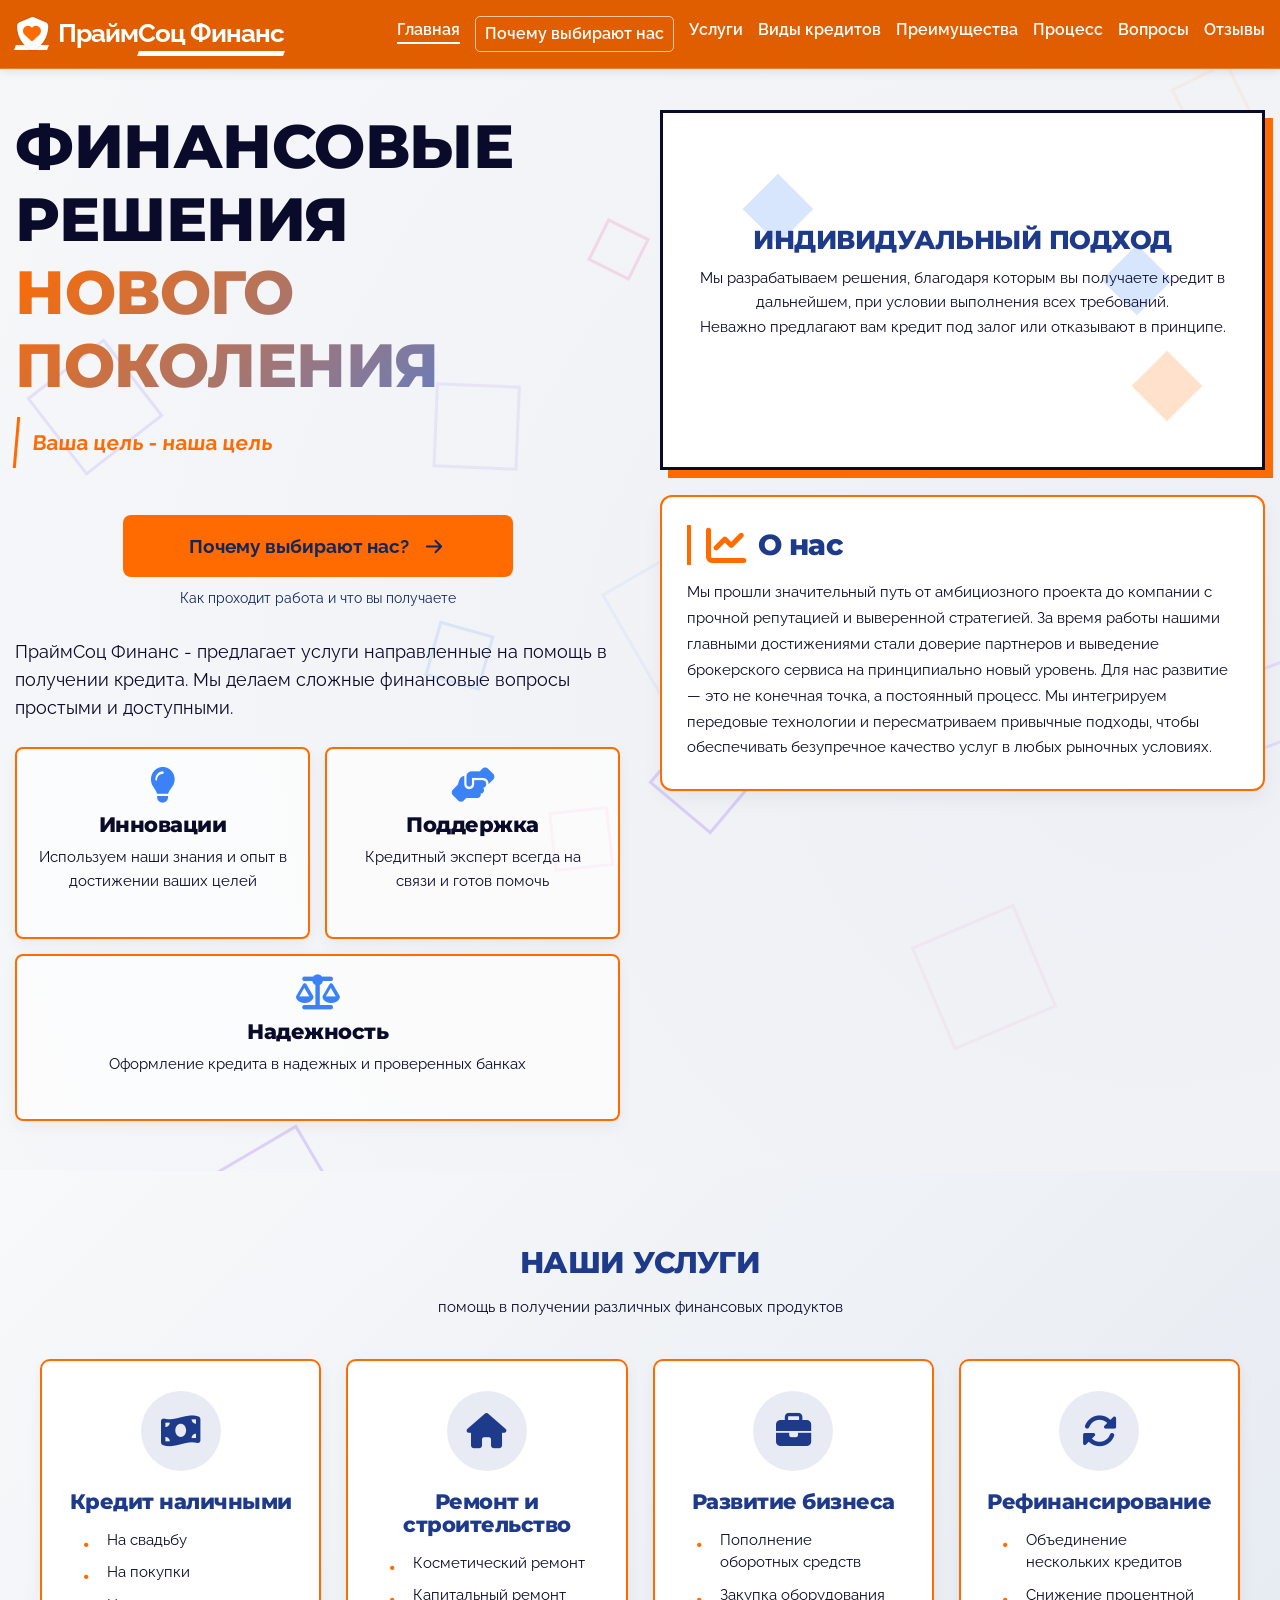
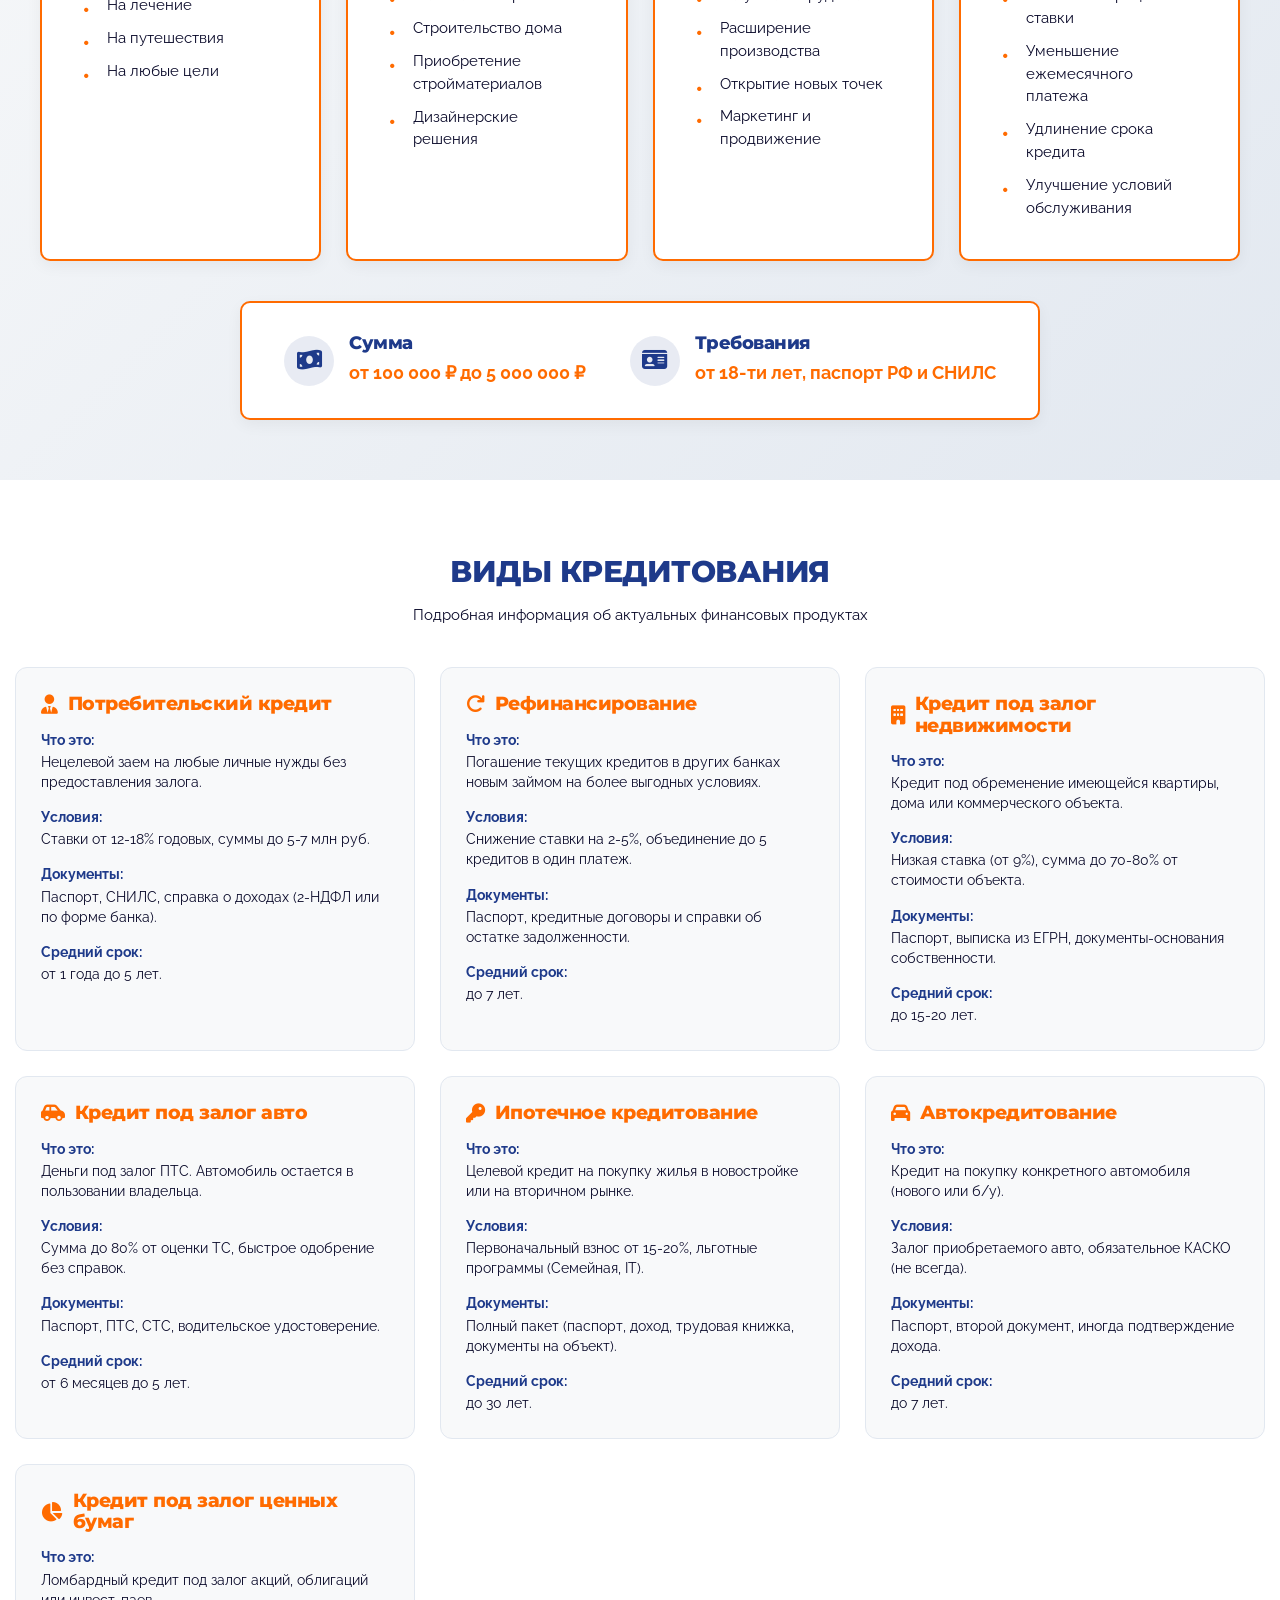
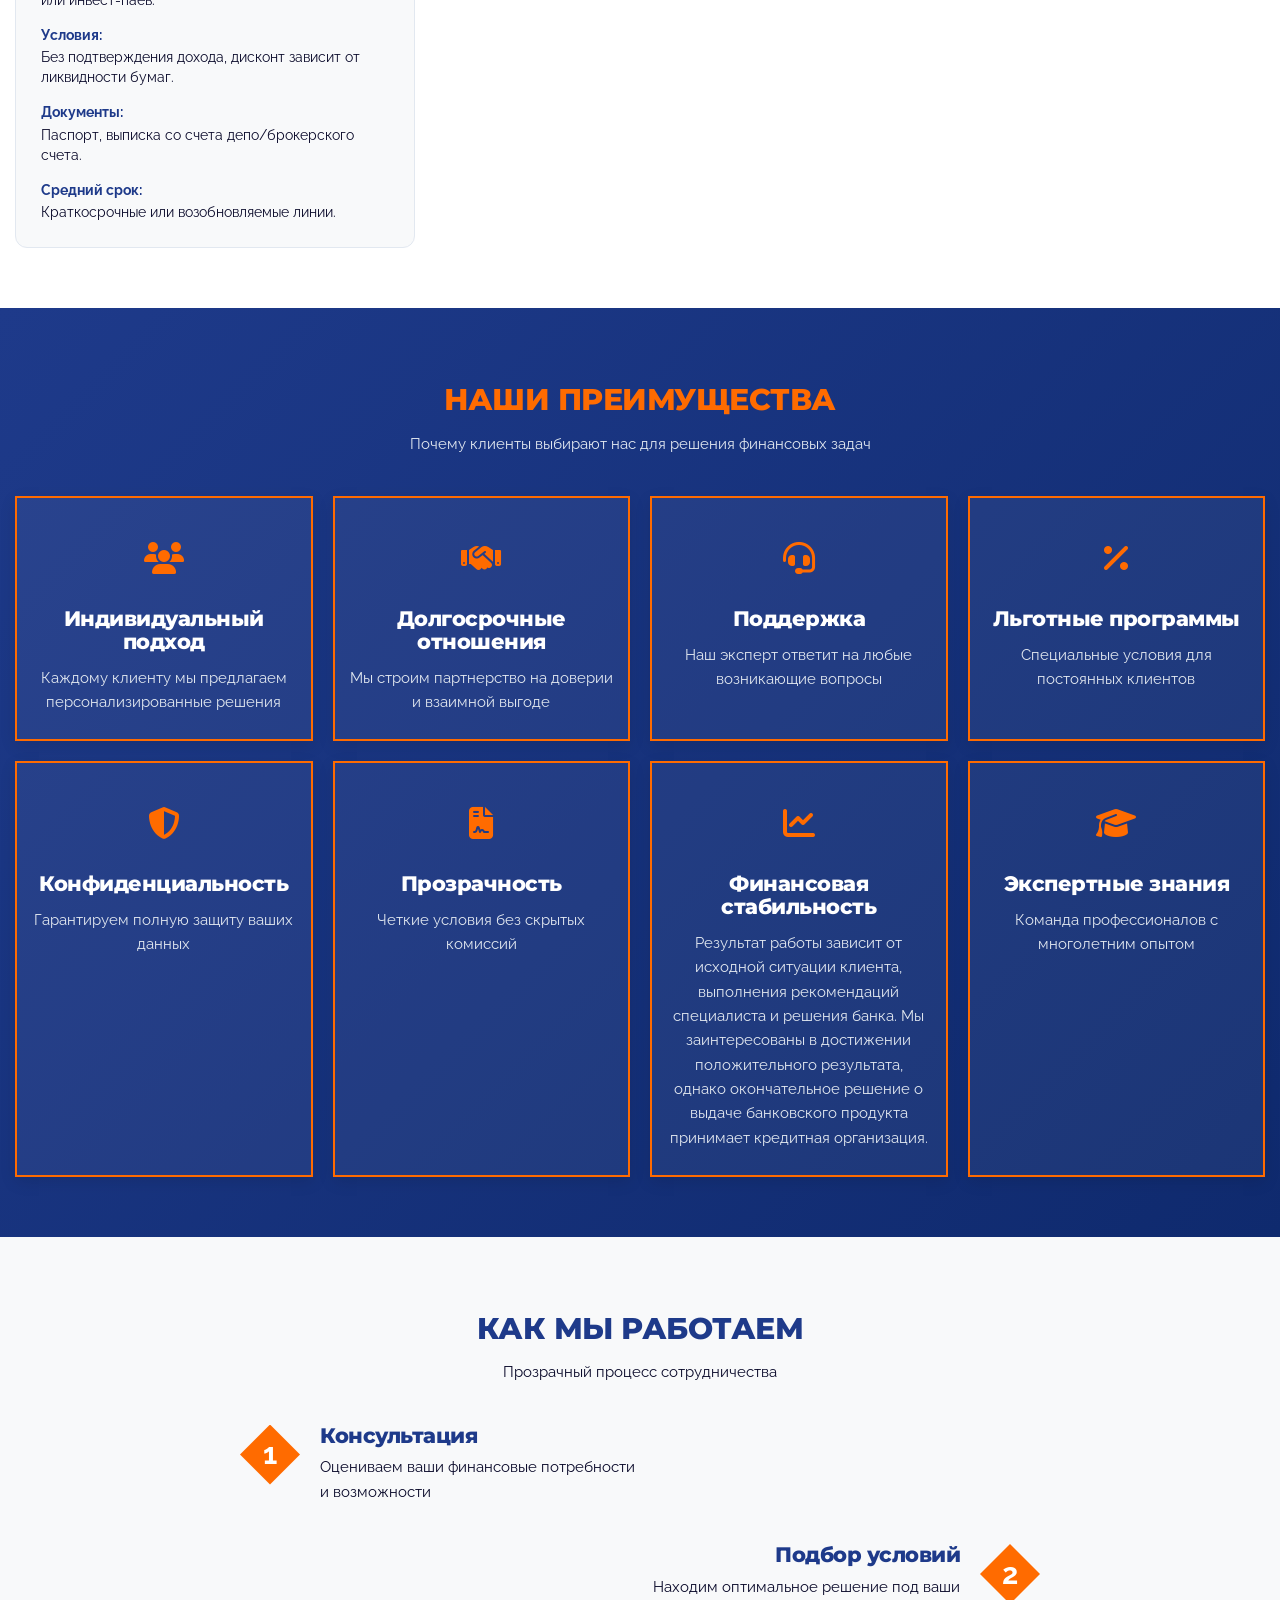
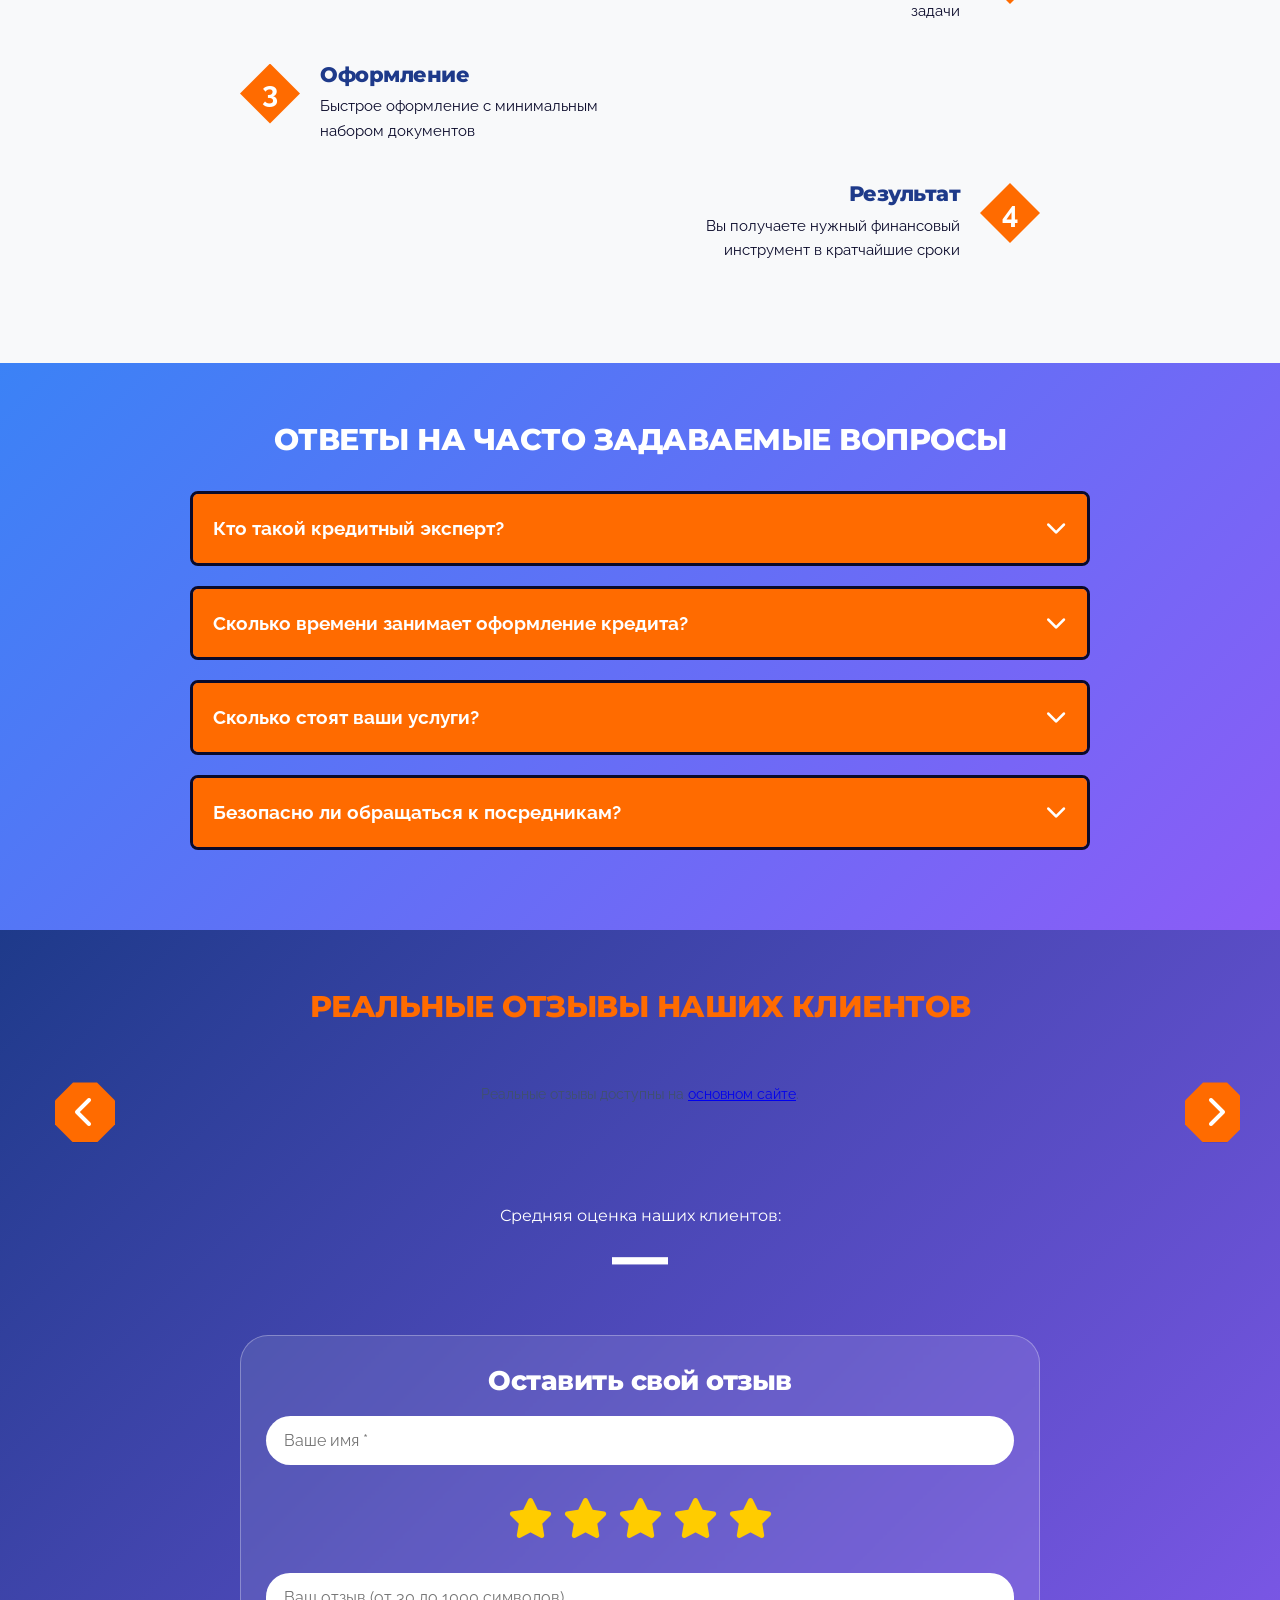
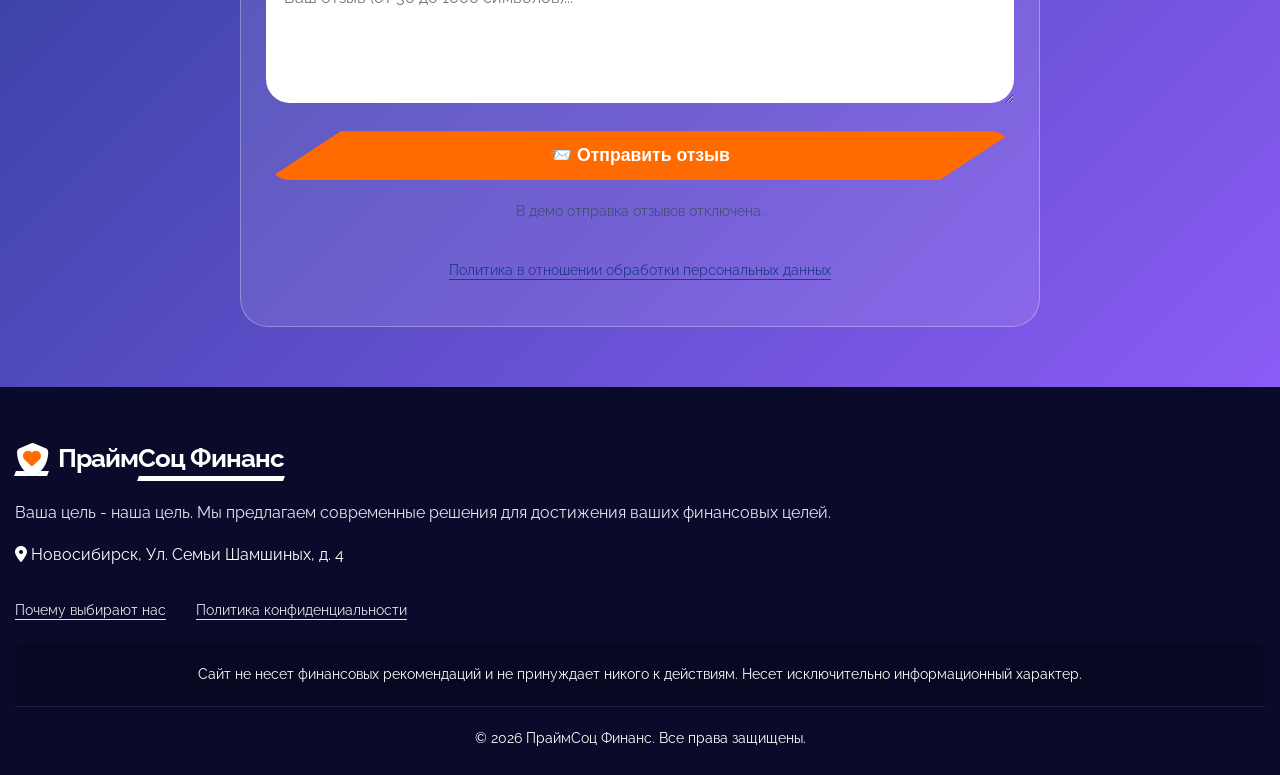
==== commit 519c8e83: "Add prominent homepage link to why choose us preview" ====
--- a/index.html
+++ b/index.html
@@ -911,7 +911,7 @@
         }
     </style>
     <link rel="stylesheet" href="assets/main-additions.css">
-<link rel="stylesheet" href="assets/shared-menu.css"><script src="assets/shared-menu.js" defer></script><link rel="stylesheet" href="assets/footer-brand.css"><link rel="stylesheet" href="assets/demo.css"></head>
+<link rel="stylesheet" href="assets/shared-menu.css"><script src="assets/shared-menu.js" defer></script><link rel="stylesheet" href="assets/footer-brand.css"><link rel="stylesheet" href="assets/home-cta-v10.css"><link rel="stylesheet" href="assets/demo.css"></head>
 <body>
     <header class="site-menu">
         <div class="container header-container">
@@ -942,6 +942,10 @@
             <div class="hero-text">
                 <h1>ФИНАНСОВЫЕ РЕШЕНИЯ <span>НОВОГО ПОКОЛЕНИЯ</span></h1>
                 <div class="slogan">Ваша цель - наша цель</div>
+                <div class="home-consultation-entry">
+                    <a class="home-consultation-cta" href="consultation.html" aria-describedby="home-consultation-hint"><span>Почему выбирают нас?</span><svg viewBox="0 0 24 24" aria-hidden="true"><path d="M4 12h15m-6-6 6 6-6 6"/></svg></a>
+                    <p class="home-consultation-hint" id="home-consultation-hint">Как проходит работа и что вы получаете</p>
+                </div>
                 <p>ПраймСоц Финанс - предлагает услуги направленные на помощь в получении кредита. Мы делаем сложные финансовые вопросы простыми и доступными.</p>
                 <div class="key-points">
                     <div class="point-item"><i class="fas fa-lightbulb"></i><h3>Инновации</h3><p>Используем наши знания и опыт в достижении ваших целей</p></div>
--- a/assets/home-cta-v10.css
+++ b/assets/home-cta-v10.css
@@ -0,0 +1,8 @@
+/* A direct, prominent route from the original homepage hero. */
+.hero .home-consultation-entry{width:100%;max-width:390px;margin:22px auto 28px;text-align:center}
+.hero .home-consultation-cta{display:flex;align-items:center;justify-content:center;gap:14px;width:100%;min-height:62px;padding:17px 22px;background:#ff6b00;color:#12265b;border-radius:8px;text-decoration:none;font-family:Raleway,Arial,sans-serif;font-weight:800;font-size:clamp(1.05rem,3.8vw,1.2rem);line-height:1.4;transition:background-color .18s ease}
+.hero .home-consultation-cta svg{width:23px;height:23px;flex:none;fill:none;stroke:currentColor;stroke-width:2;stroke-linecap:round;stroke-linejoin:round}
+.hero .home-consultation-cta:hover{background:#ff8126;color:#12265b}.hero .home-consultation-cta:active{background:#f26300}.hero .home-consultation-cta:focus-visible{outline:3px solid #12265b;outline-offset:5px}
+.hero p.home-consultation-hint{margin:10px 0 0;font-size:14px;line-height:1.6;color:#12265b}
+@media(max-width:380px){.hero .home-consultation-cta{padding-inline:15px;gap:10px}}
+@media(prefers-reduced-motion:reduce){.hero .home-consultation-cta{transition:none}}
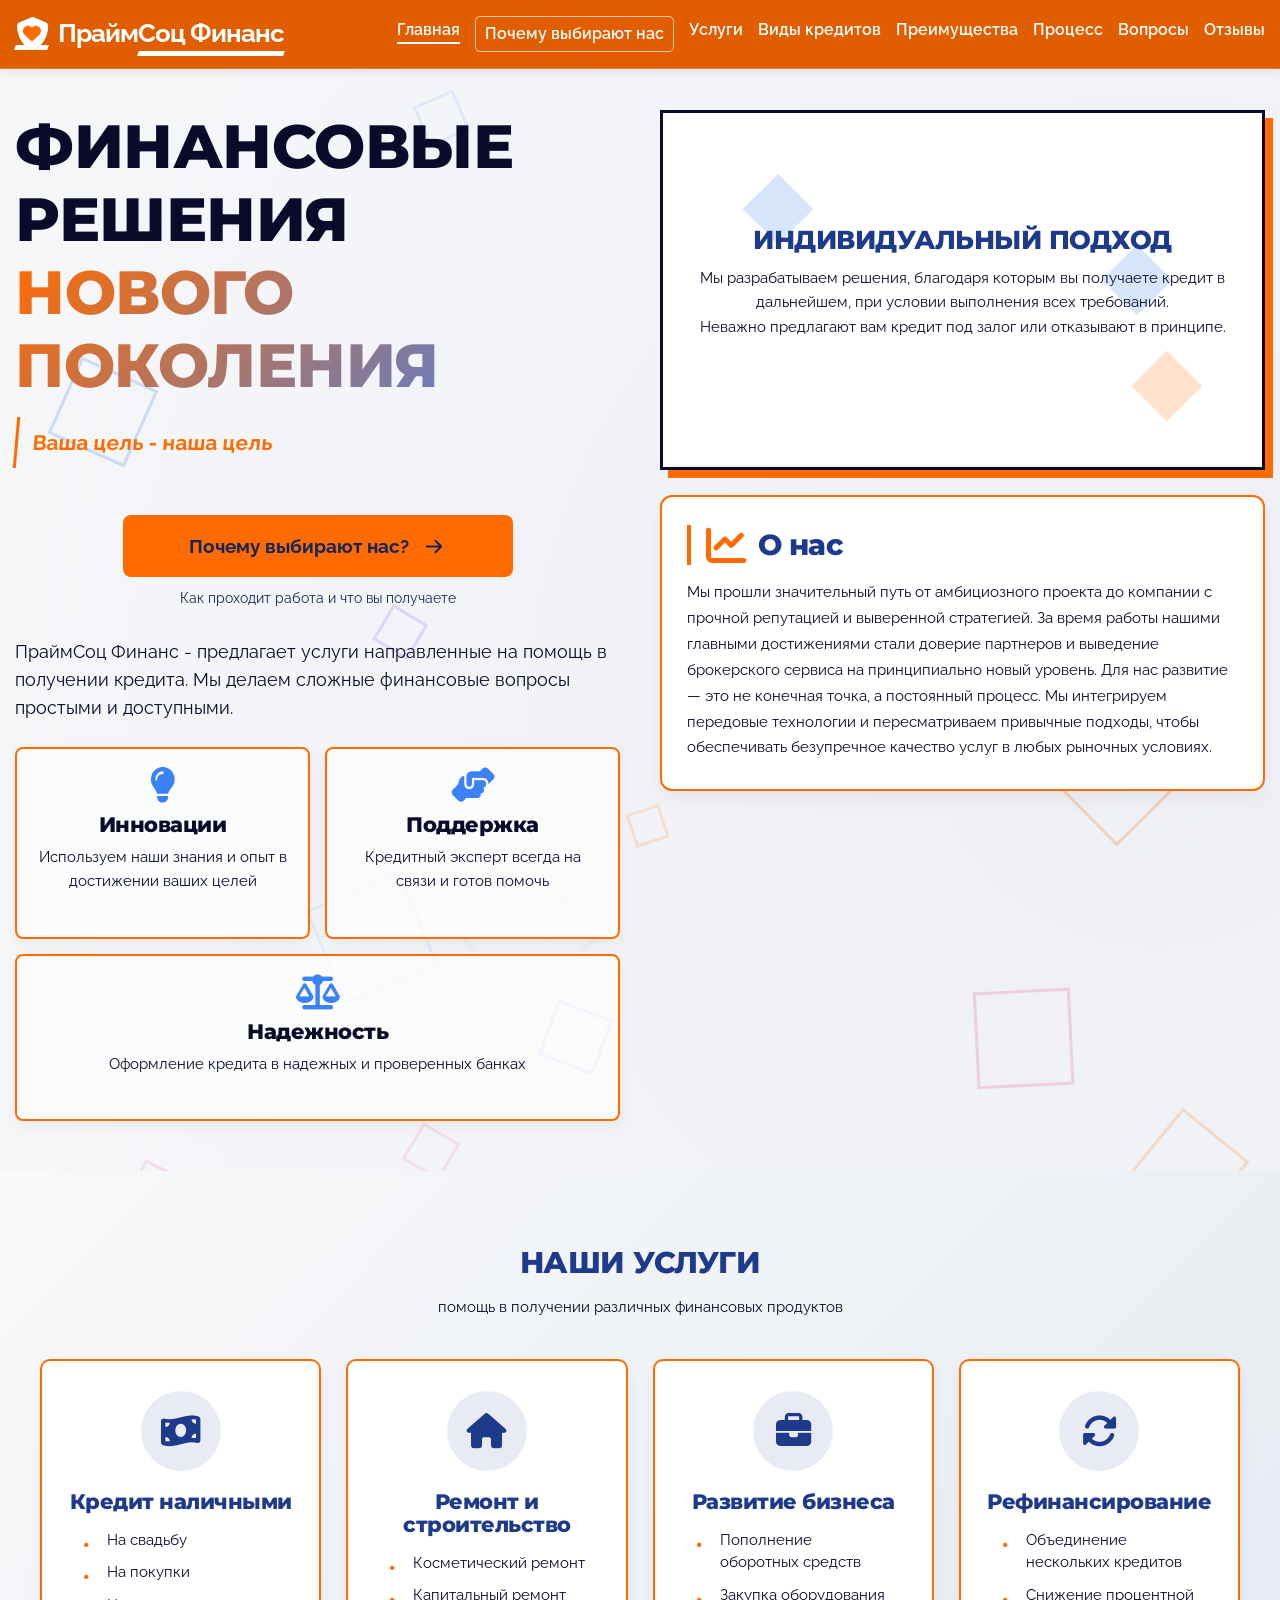
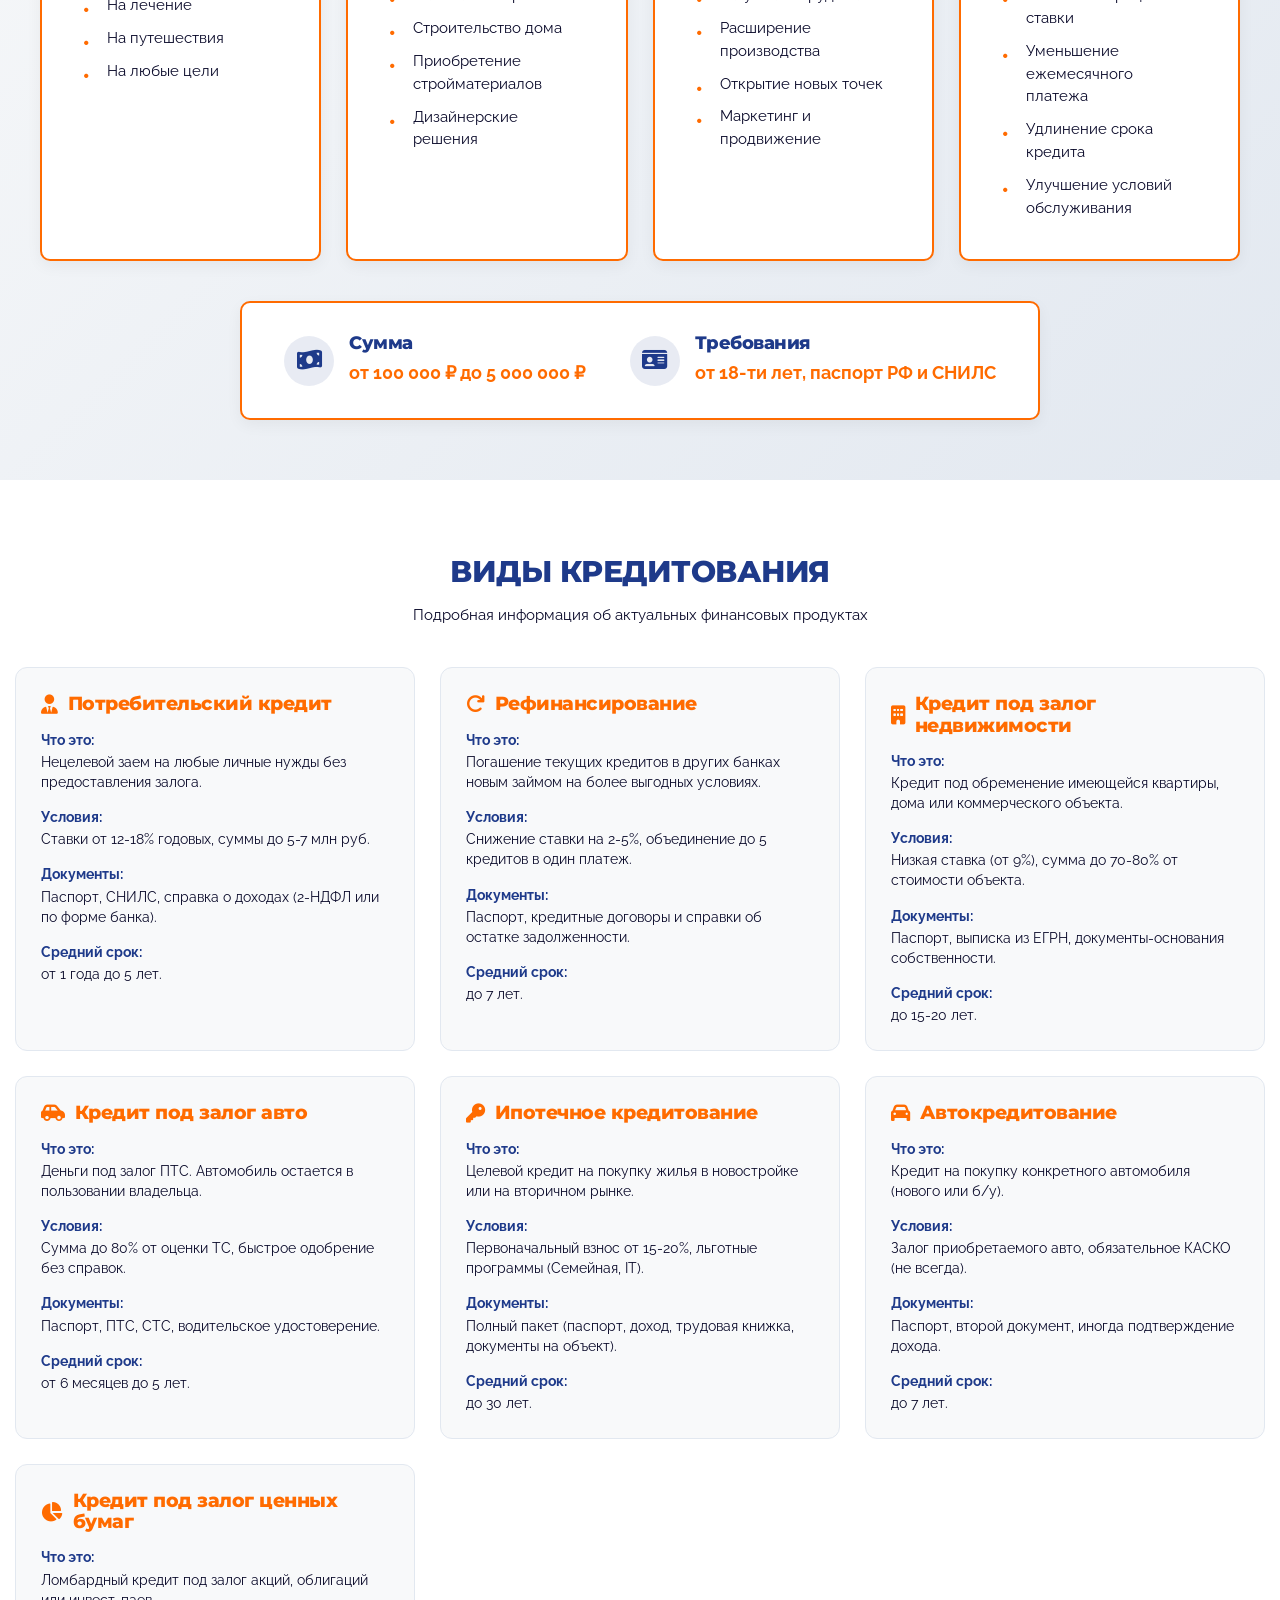
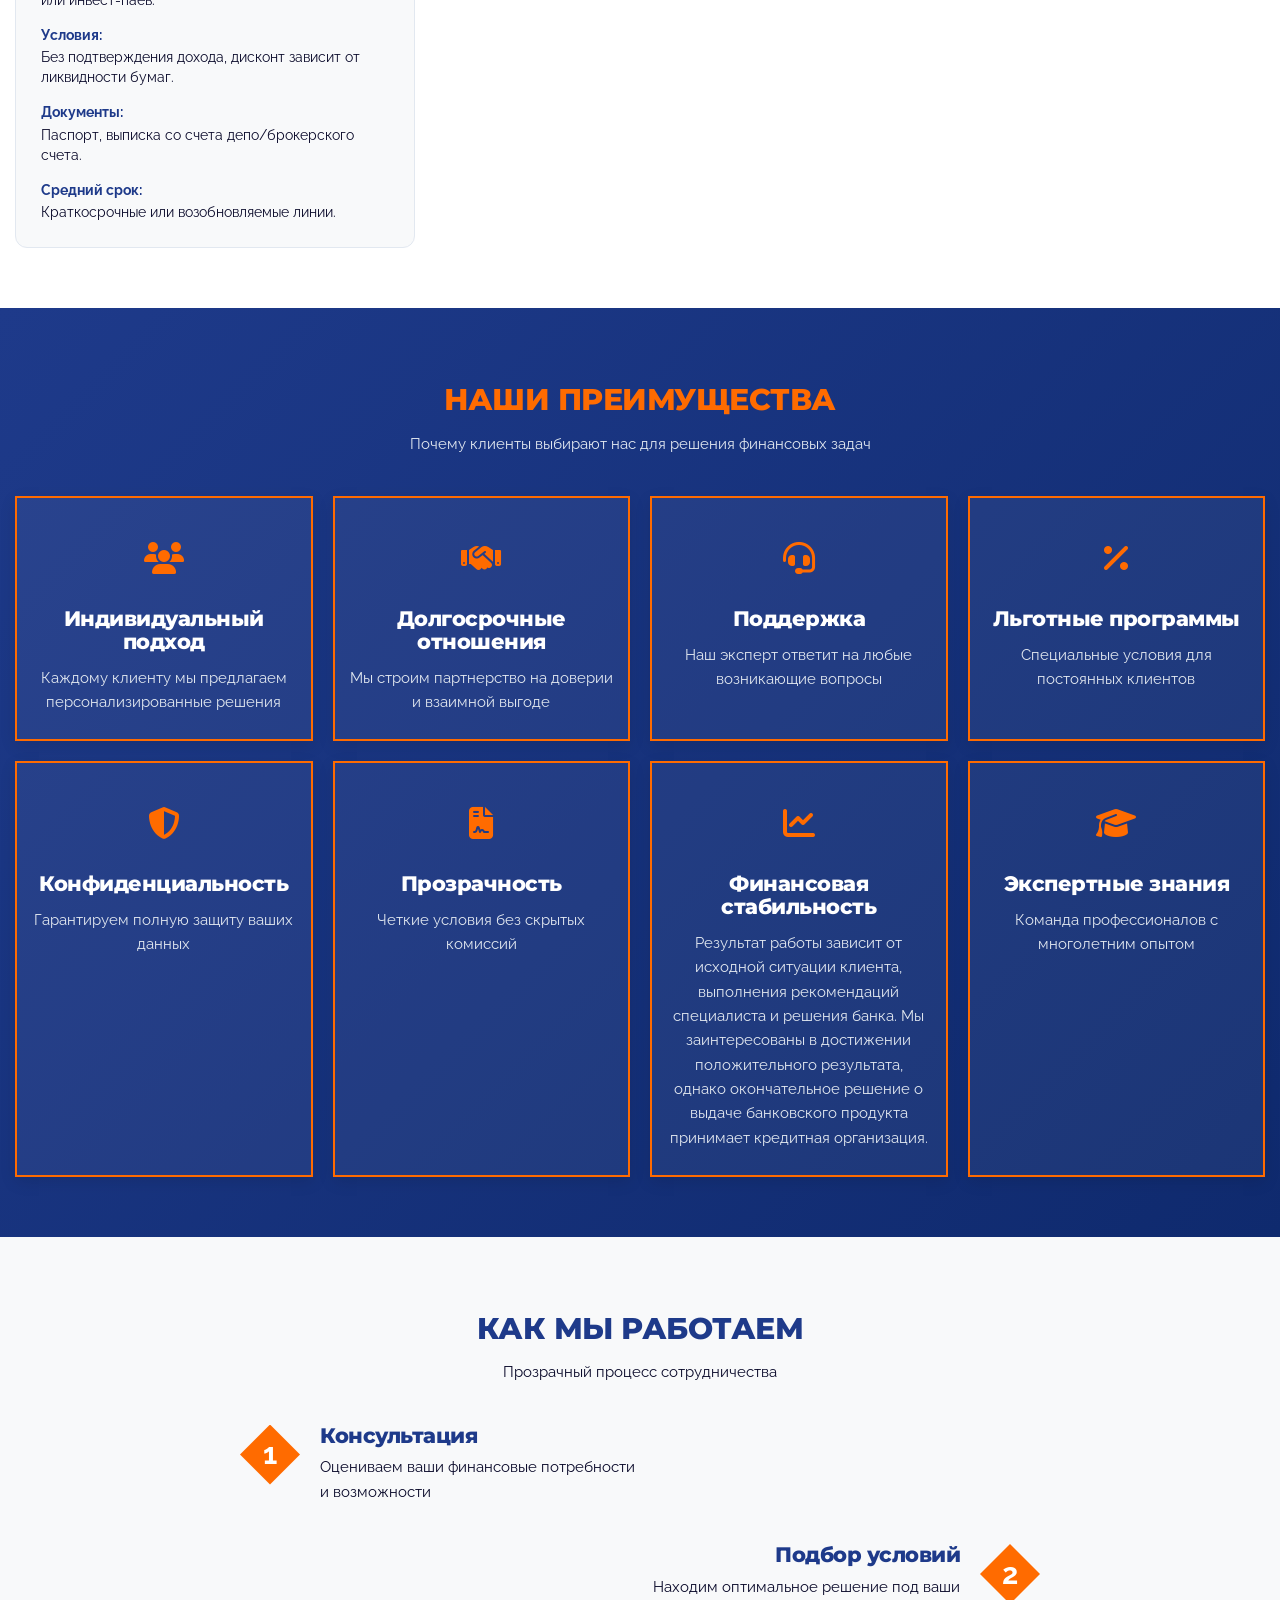
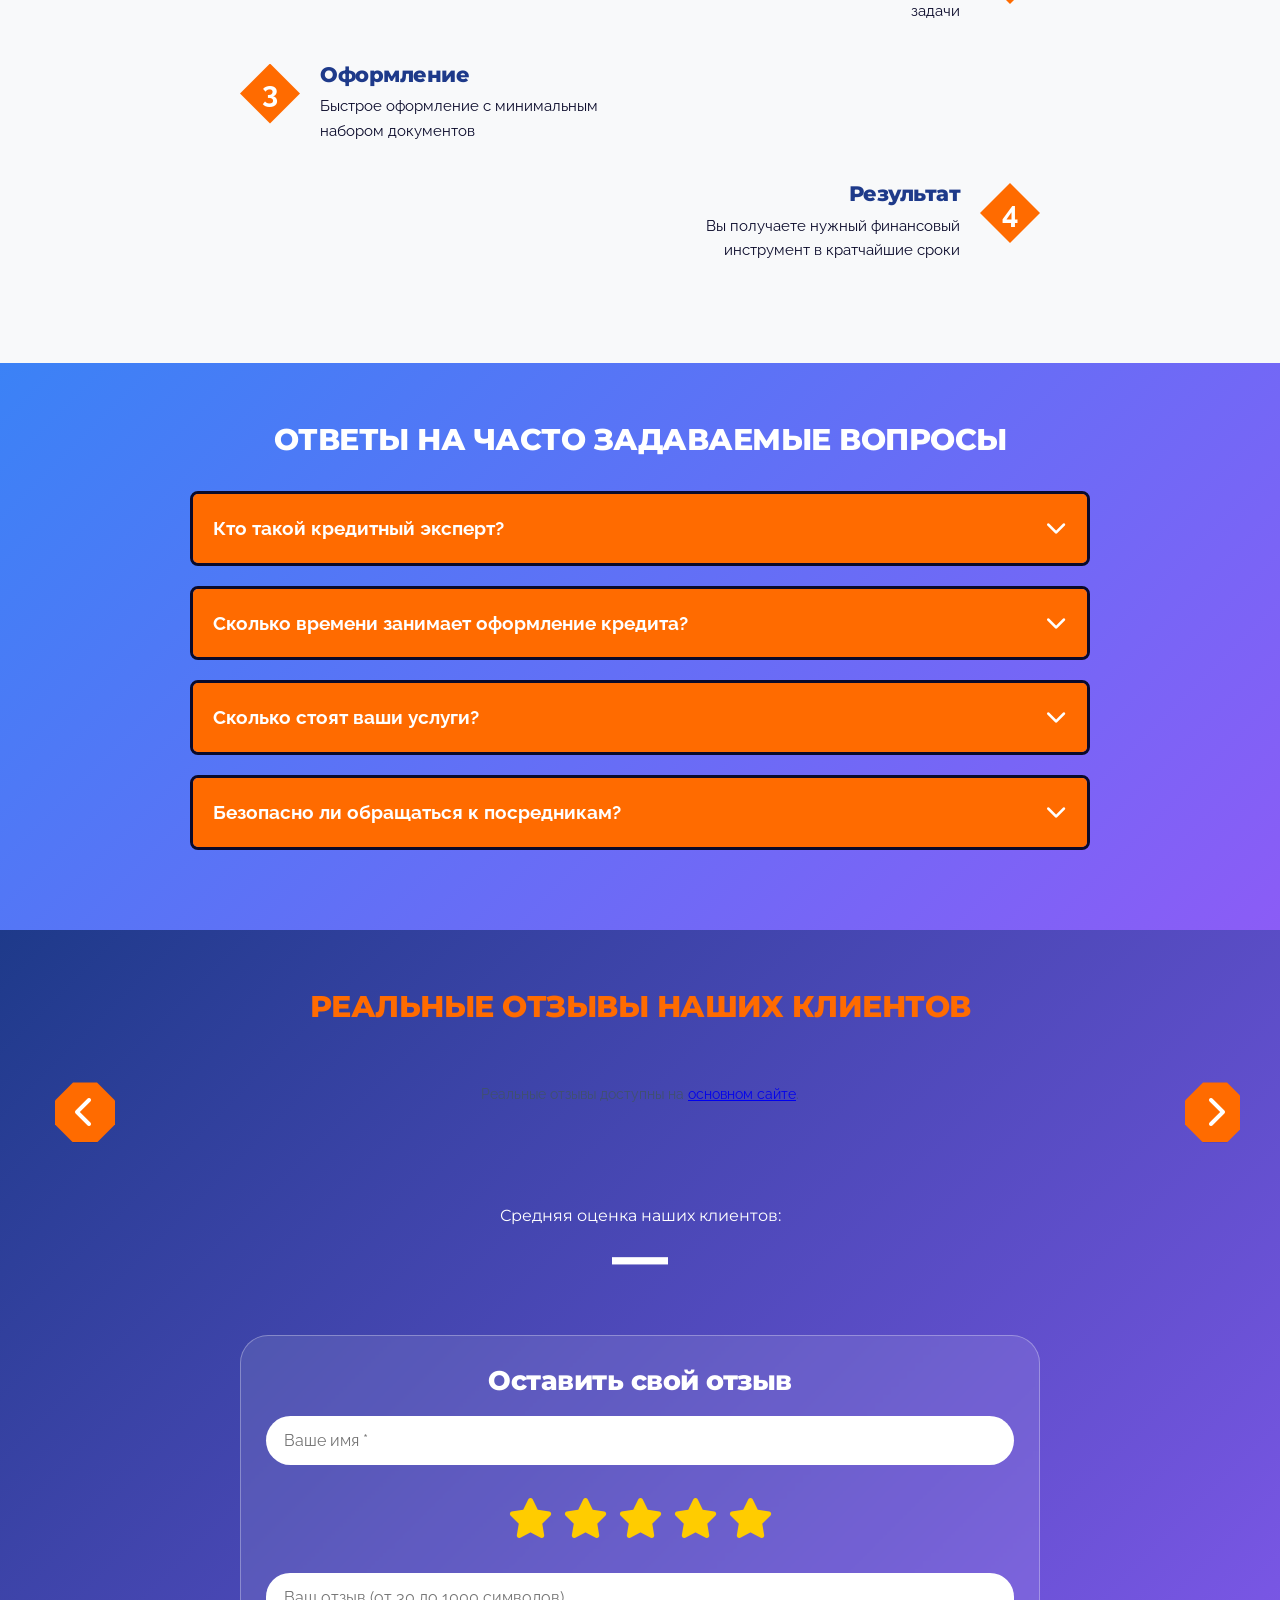
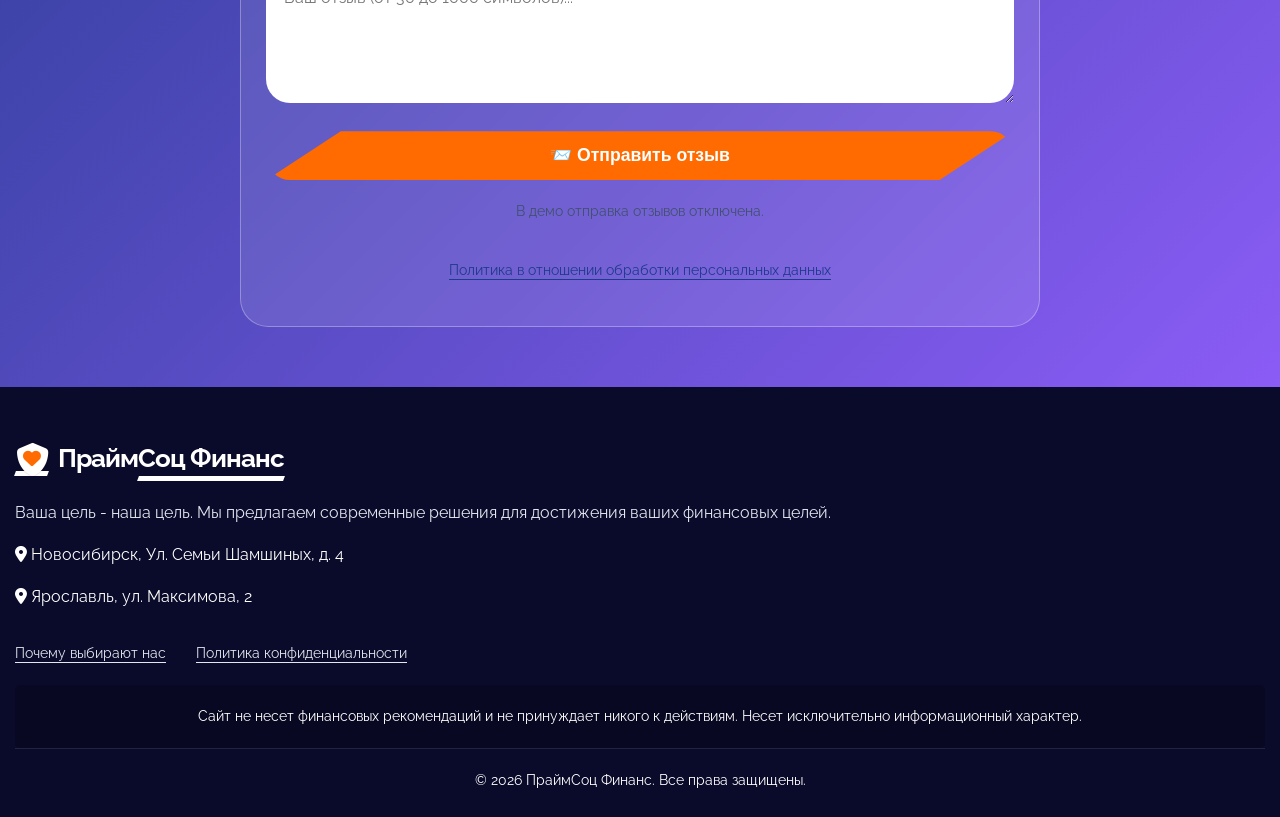
==== commit f707d6b0: "Add Yaroslavl contact address to homepage footer preview" ====
--- a/index.html
+++ b/index.html
@@ -1142,6 +1142,7 @@
             </a>
                     <p style="color:var(--light-gray)">Ваша цель - наша цель. Мы предлагаем современные решения для достижения ваших финансовых целей.</p>
                     <div style="margin-top:15px"><i class="fas fa-map-marker-alt"></i> Новосибирск, Ул. Семьи Шамшиных, д. 4</div>
+                    <div class="additional-contact-address" style="margin-top:15px"><i class="fas fa-map-marker-alt" aria-hidden="true"></i> Ярославль, ул. Максимова, 2</div>
                 </div>
             </div>
             <nav class="additional-footer-nav" aria-label="Дополнительные страницы"><a href="consultation.html">Почему выбирают нас</a><a href="privacy.html">Политика конфиденциальности</a></nav>
